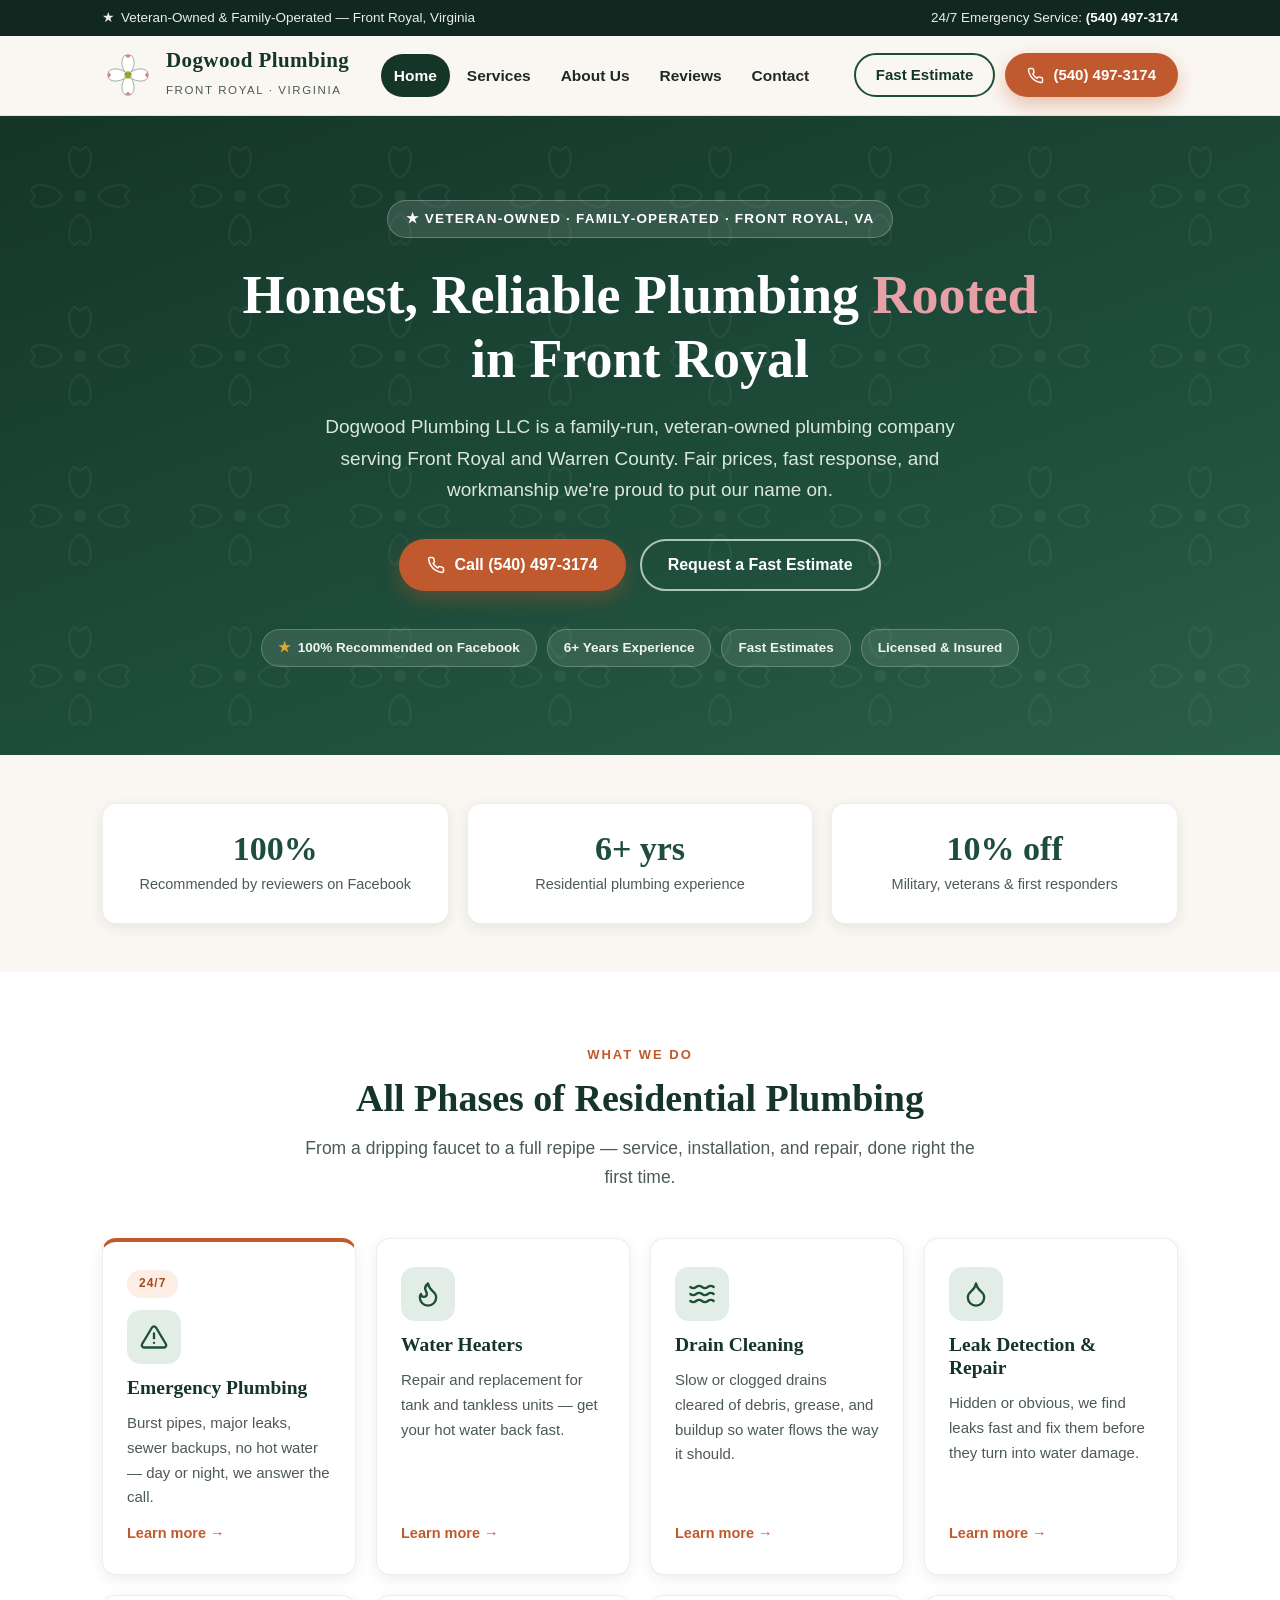
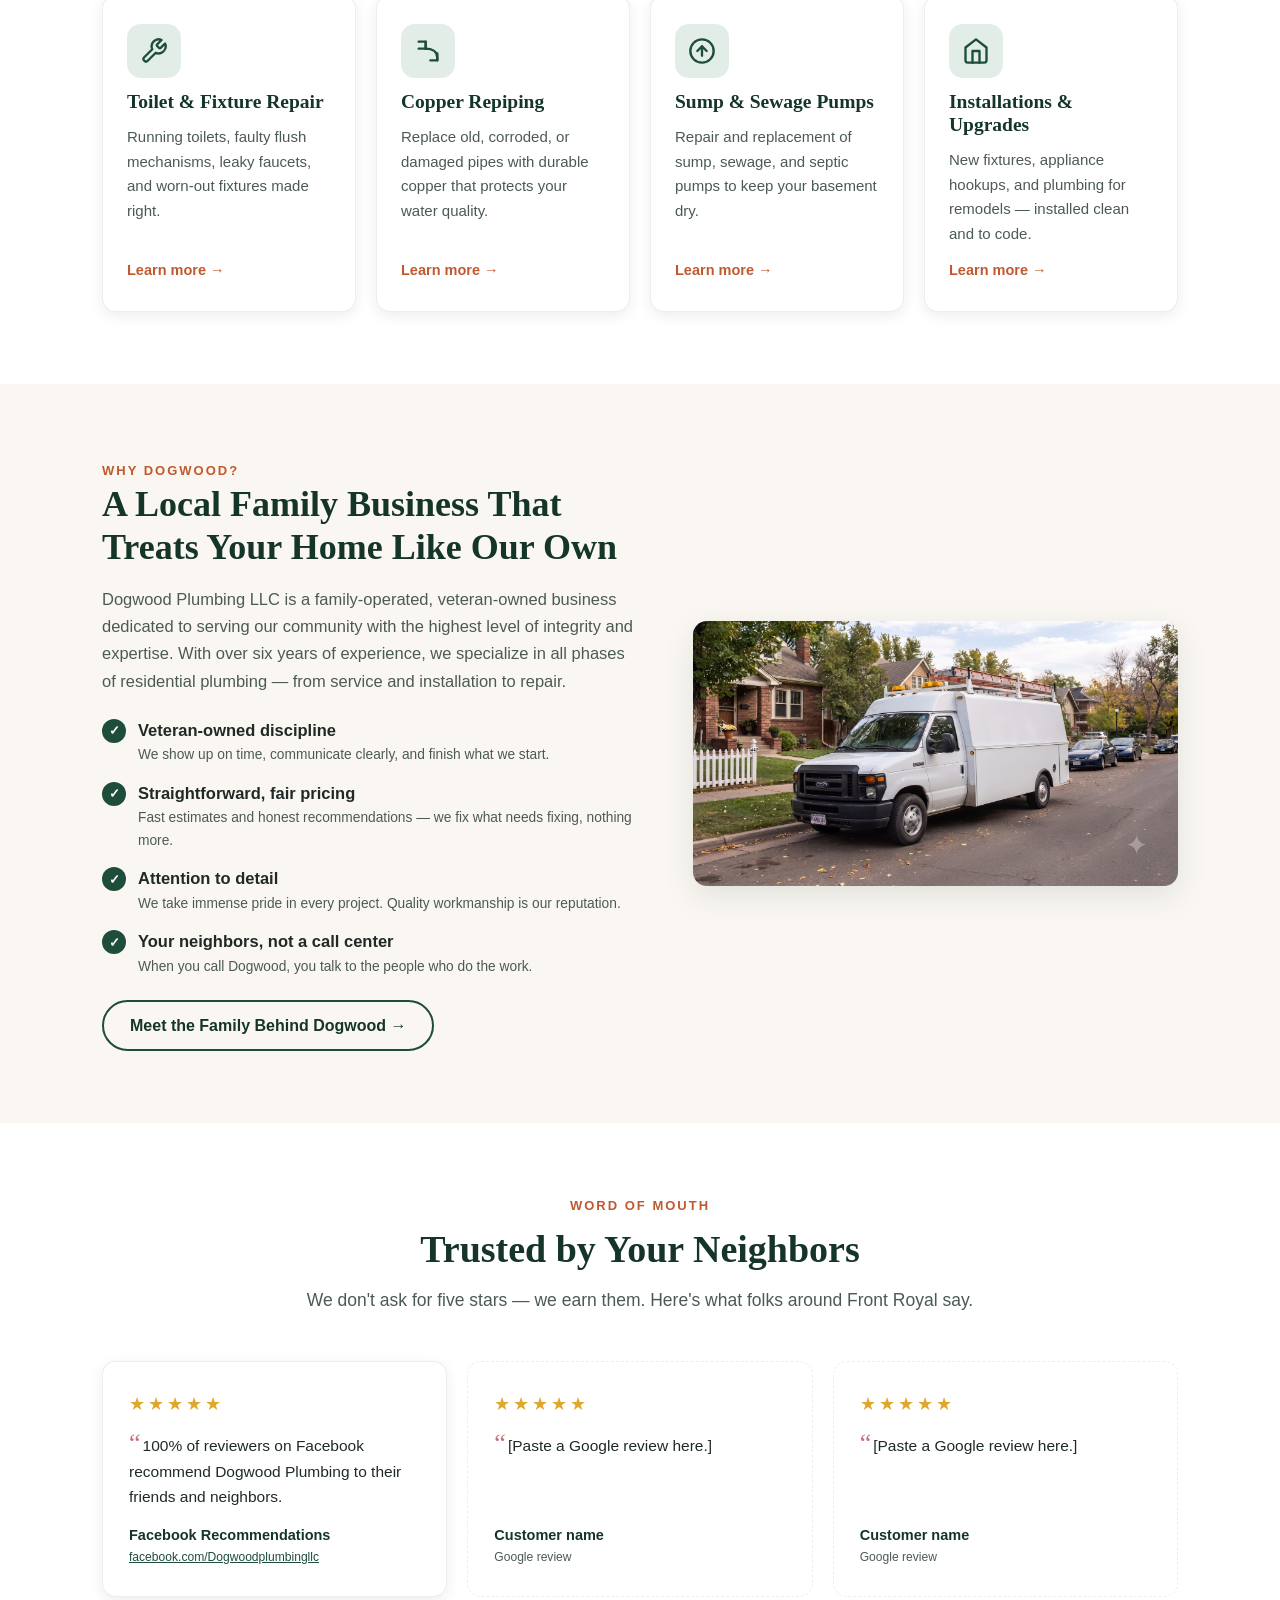
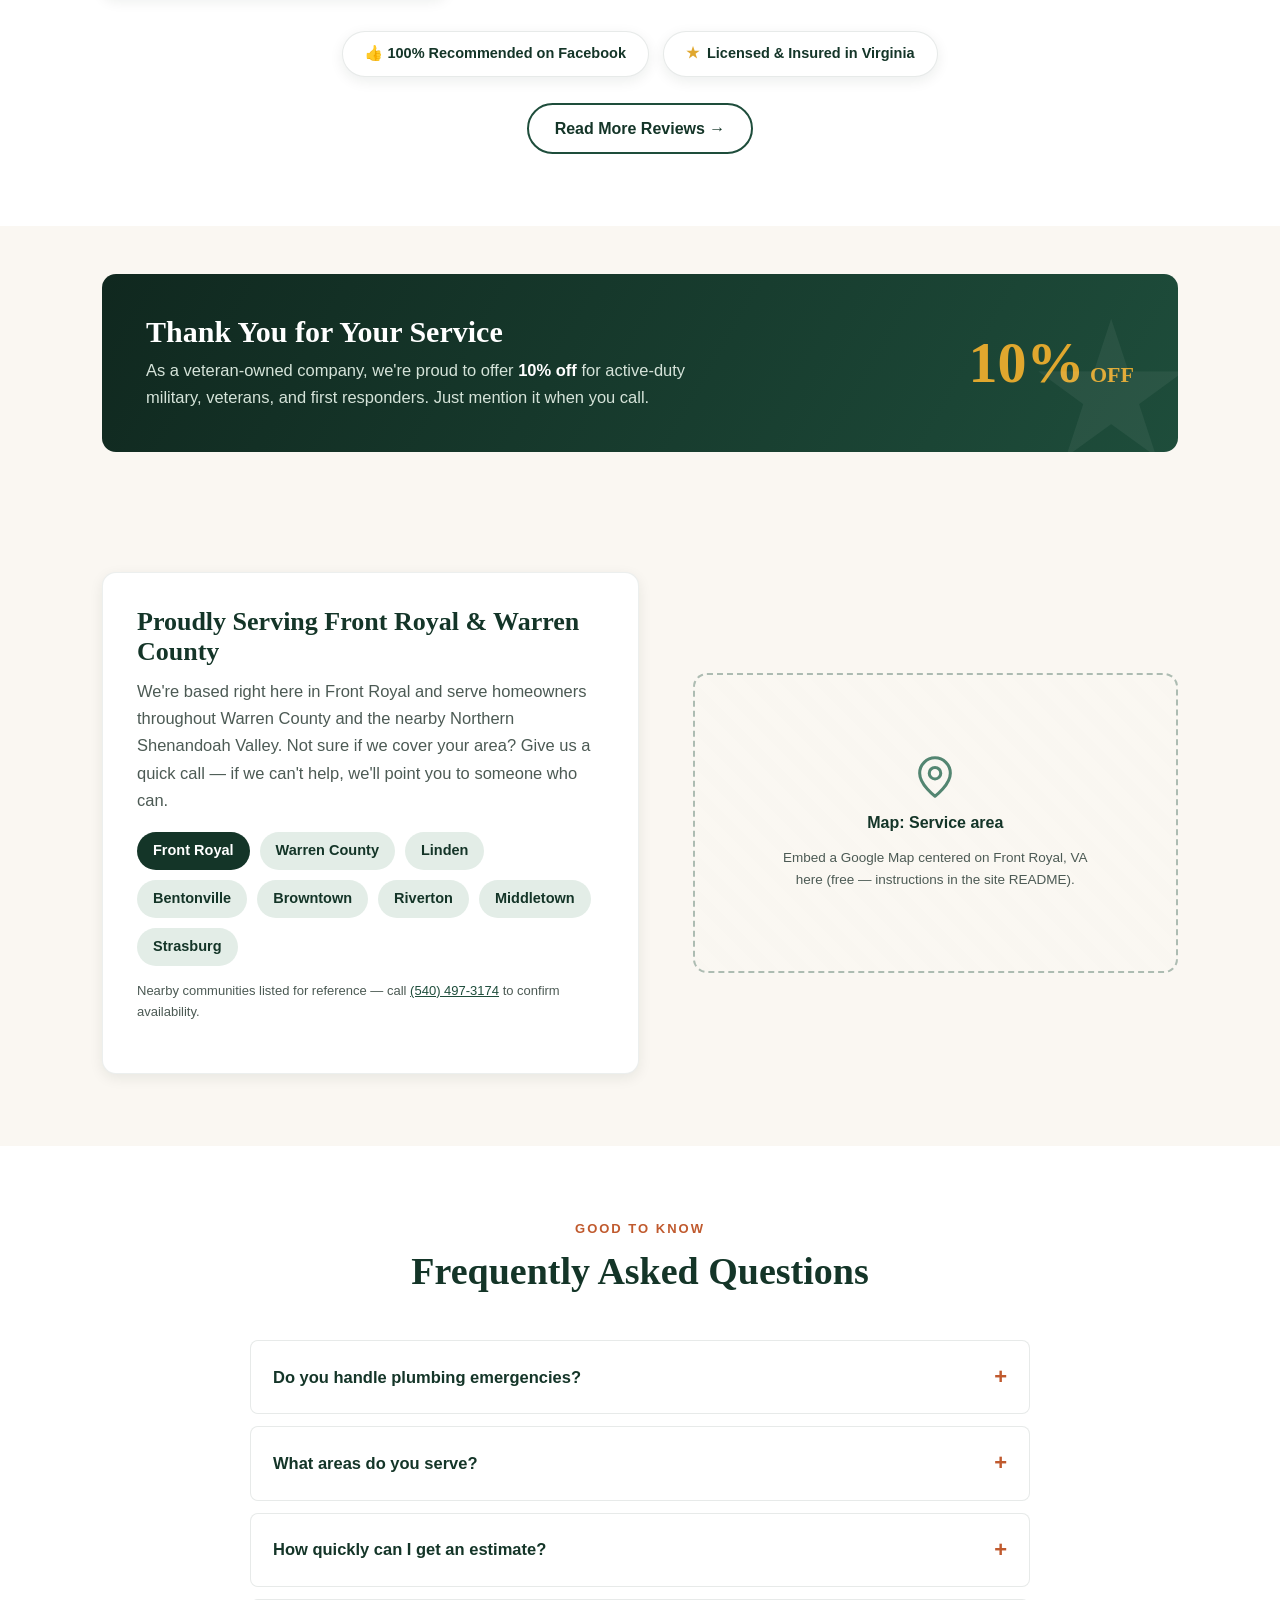
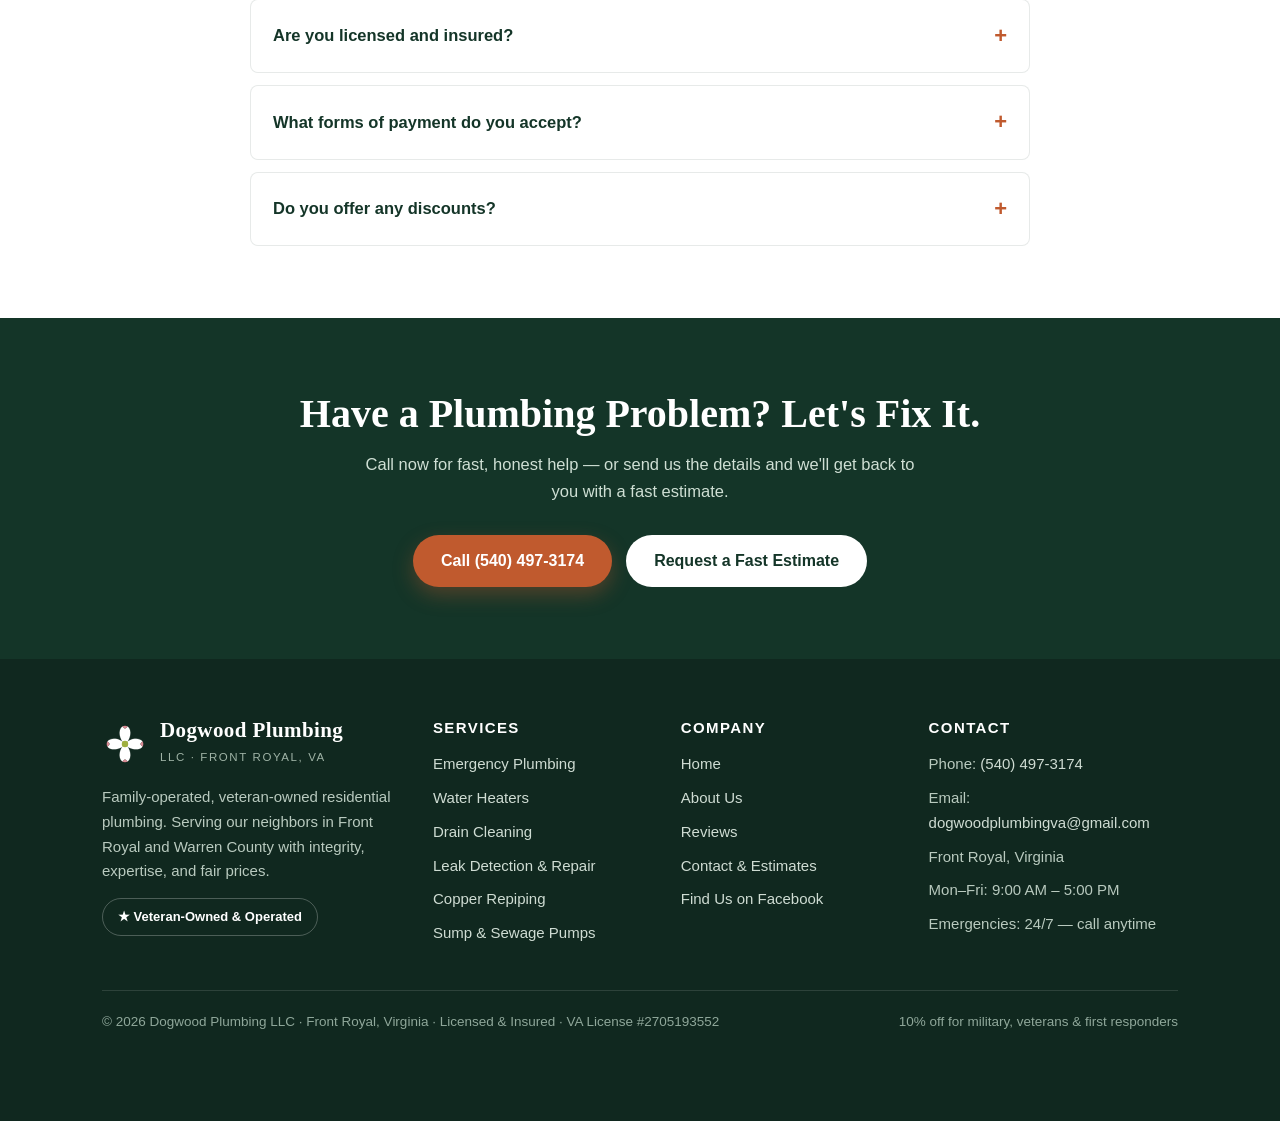
==== index.html @ 5cc775cc "Add confirmed Virginia contractor license #2705193552 The owner confirmed the license number, so it " ====
<!DOCTYPE html>
<html lang="en">
<head>
  <meta charset="UTF-8">
  <meta name="viewport" content="width=device-width, initial-scale=1.0">
  <title>Dogwood Plumbing LLC | Veteran-Owned Plumber in Front Royal, VA</title>
  <meta name="description" content="Dogwood Plumbing LLC is a family-operated, veteran-owned plumbing company in Front Royal, VA. Water heaters, drain cleaning, leak repair &amp; 24/7 emergency service. Fast estimates — call (540) 497-3174.">
  <link rel="icon" type="image/svg+xml" href="images/favicon.svg">
  <link rel="stylesheet" href="css/styles.css">
  <meta property="og:title" content="Dogwood Plumbing LLC — Veteran-Owned Plumber in Front Royal, VA">
  <meta property="og:description" content="Honest, reliable residential plumbing from a family-run, veteran-owned company. Fast estimates. 24/7 emergency service. (540) 497-3174.">
  <meta property="og:type" content="website">
  <script type="application/ld+json">
  {
    "@context": "https://schema.org",
    "@type": "Plumber",
    "name": "Dogwood Plumbing LLC",
    "url": "https://www.dogwoodplumbva.com/",
    "telephone": "+1-540-497-3174",
    "email": "dogwoodplumbingva@gmail.com",
    "description": "Family-operated, veteran-owned residential plumbing company serving Front Royal, Virginia and surrounding Warren County communities.",
    "address": {
      "@type": "PostalAddress",
      "addressLocality": "Front Royal",
      "addressRegion": "VA",
      "postalCode": "22630",
      "addressCountry": "US"
    },
    "areaServed": ["Front Royal, VA", "Warren County, VA"],
    "openingHoursSpecification": [{
      "@type": "OpeningHoursSpecification",
      "dayOfWeek": ["Monday", "Tuesday", "Wednesday", "Thursday", "Friday"],
      "opens": "09:00",
      "closes": "17:00"
    }],
    "sameAs": ["https://www.facebook.com/Dogwoodplumbingllc"],
    "priceRange": "$$",
    "hasCredential": {
      "@type": "EducationalOccupationalCredential",
      "credentialCategory": "Virginia Contractor License",
      "identifier": "2705193552",
      "recognizedBy": {
        "@type": "GovernmentOrganization",
        "name": "Virginia Department of Professional and Occupational Regulation"
      }
    },
    "slogan": "Honest, reliable plumbing rooted in Front Royal."
  }
  </script>
</head>
<body>
  <a class="skip-link" href="#main">Skip to main content</a>

  <div class="topbar">
    <div class="wrap">
      <span class="left"><span class="flag">&#9733;</span>Veteran-Owned &amp; Family-Operated &mdash; Front Royal, Virginia</span>
      <span>24/7 Emergency Service: <a href="tel:+15404973174">(540) 497-3174</a></span>
    </div>
  </div>

  <header class="site-header">
    <div class="wrap">
      <a class="brand" href="index.html" aria-label="Dogwood Plumbing LLC — home">
        <svg viewBox="0 0 100 100" aria-hidden="true" focusable="false">
          <g stroke="#1e4d3b" stroke-opacity=".55" stroke-width="1.5">
            <path d="M50 50 C38 42 34 20 44 12 L50 17 L56 12 C66 20 62 42 50 50 Z" fill="#ffffff"/>
            <path d="M50 50 C62 58 66 80 56 88 L50 83 L44 88 C34 80 38 58 50 50 Z" fill="#ffffff"/>
            <path d="M50 50 C42 62 20 66 12 56 L17 50 L12 44 C20 34 42 38 50 50 Z" fill="#ffffff"/>
            <path d="M50 50 C58 38 80 34 88 44 L83 50 L88 56 C80 66 58 62 50 50 Z" fill="#ffffff"/>
          </g>
          <path d="M44 12 L50 17 L56 12 C52.5 9.6 47.5 9.6 44 12 Z" fill="#d98a93"/>
          <path d="M56 88 L50 83 L44 88 C47.5 90.4 52.5 90.4 56 88 Z" fill="#d98a93"/>
          <path d="M12 44 L17 50 L12 56 C9.6 52.5 9.6 47.5 12 44 Z" fill="#d98a93"/>
          <path d="M88 44 L83 50 L88 56 C90.4 52.5 90.4 47.5 88 44 Z" fill="#d98a93"/>
          <circle cx="50" cy="50" r="7" fill="#9faf3f"/>
          <circle cx="47" cy="48" r="1.6" fill="#6e7f2a"/>
          <circle cx="53" cy="48" r="1.6" fill="#6e7f2a"/>
          <circle cx="50" cy="53" r="1.6" fill="#6e7f2a"/>
        </svg>
        <span>
          <span class="brand-name">Dogwood Plumbing</span><br>
          <span class="brand-sub">Front Royal &middot; Virginia</span>
        </span>
      </a>
      <nav class="main-nav" id="main-nav" aria-label="Main navigation">
        <a href="index.html" class="active" aria-current="page">Home</a>
        <a href="services.html">Services</a>
        <a href="about.html">About Us</a>
        <a href="reviews.html">Reviews</a>
        <a href="contact.html">Contact</a>
      </nav>
      <div class="header-cta">
        <a class="btn btn-outline" href="contact.html">Fast Estimate</a>
        <a class="btn btn-primary" href="tel:+15404973174">
          <svg width="17" height="17" viewBox="0 0 24 24" fill="none" stroke="currentColor" stroke-width="2" stroke-linecap="round" stroke-linejoin="round" aria-hidden="true"><path d="M22 16.92v3a2 2 0 0 1-2.18 2 19.79 19.79 0 0 1-8.63-3.07 19.5 19.5 0 0 1-6-6 19.79 19.79 0 0 1-3.07-8.67A2 2 0 0 1 4.11 2h3a2 2 0 0 1 2 1.72c.127.96.361 1.903.7 2.81a2 2 0 0 1-.45 2.11L8.09 9.91a16 16 0 0 0 6 6l1.27-1.27a2 2 0 0 1 2.11-.45c.907.339 1.85.573 2.81.7A2 2 0 0 1 22 16.92z"/></svg>
          <span class="btn-label">(540) 497-3174</span>
        </a>
        <button class="nav-toggle" aria-expanded="false" aria-controls="main-nav" aria-label="Toggle navigation menu">
          <svg width="22" height="22" viewBox="0 0 24 24" fill="none" stroke="currentColor" stroke-width="2.4" stroke-linecap="round" aria-hidden="true"><line x1="3" y1="6" x2="21" y2="6"/><line x1="3" y1="12" x2="21" y2="12"/><line x1="3" y1="18" x2="21" y2="18"/></svg>
        </button>
      </div>
    </div>
  </header>

  <main id="main">

    <!-- ============================ HERO ============================ -->
    <section class="hero" style="padding: 0;">
      <div class="wrap">
        <span class="hero-kicker">&#9733; Veteran-Owned &middot; Family-Operated &middot; Front Royal, VA</span>
        <h1>Honest, Reliable Plumbing <em>Rooted</em> in Front Royal</h1>
        <p class="lede">Dogwood Plumbing LLC is a family-run, veteran-owned plumbing company serving Front Royal and Warren County. Fair prices, fast response, and workmanship we're proud to put our name on.</p>
        <div class="hero-ctas">
          <a class="btn btn-primary" href="tel:+15404973174">
            <svg width="18" height="18" viewBox="0 0 24 24" fill="none" stroke="currentColor" stroke-width="2" stroke-linecap="round" stroke-linejoin="round" aria-hidden="true"><path d="M22 16.92v3a2 2 0 0 1-2.18 2 19.79 19.79 0 0 1-8.63-3.07 19.5 19.5 0 0 1-6-6 19.79 19.79 0 0 1-3.07-8.67A2 2 0 0 1 4.11 2h3a2 2 0 0 1 2 1.72c.127.96.361 1.903.7 2.81a2 2 0 0 1-.45 2.11L8.09 9.91a16 16 0 0 0 6 6l1.27-1.27a2 2 0 0 1 2.11-.45c.907.339 1.85.573 2.81.7A2 2 0 0 1 22 16.92z"/></svg>
            Call (540) 497-3174
          </a>
          <a class="btn btn-ghost-light" href="contact.html">Request a Fast Estimate</a>
        </div>
        <div class="hero-chips">
          <span class="chip"><span class="star">&#9733;</span> 100% Recommended on Facebook</span>
          <span class="chip">6+ Years Experience</span>
          <span class="chip">Fast Estimates</span>
          <span class="chip">Licensed &amp; Insured</span>
        </div>
      </div>
    </section>

    <!-- ============================ TRUST STATS ============================ -->
    <section class="tight">
      <div class="wrap">
        <div class="stat-grid" style="grid-template-columns: repeat(3, 1fr);">
          <div class="stat">
            <div class="num">100%</div>
            <div class="label">Recommended by reviewers on Facebook</div>
          </div>
          <div class="stat">
            <div class="num">6+ yrs</div>
            <div class="label">Residential plumbing experience</div>
          </div>
          <div class="stat">
            <div class="num">10% off</div>
            <div class="label">Military, veterans &amp; first responders</div>
          </div>
        </div>
      </div>
    </section>

    <!-- ============================ SERVICES ============================ -->
    <section class="bg-white">
      <div class="wrap">
        <div class="section-head">
          <span class="eyebrow">What We Do</span>
          <h2>All Phases of Residential Plumbing</h2>
          <p>From a dripping faucet to a full repipe &mdash; service, installation, and repair, done right the first time.</p>
        </div>
        <div class="card-grid">
          <a class="svc-card emergency" href="services.html#emergency">
            <span class="tag">24/7</span>
            <span class="icon"><svg viewBox="0 0 24 24" fill="none" stroke="currentColor" stroke-width="2" stroke-linecap="round" stroke-linejoin="round" aria-hidden="true"><path d="M10.29 3.86 1.82 18a2 2 0 0 0 1.71 3h16.94a2 2 0 0 0 1.71-3L13.71 3.86a2 2 0 0 0-3.42 0z"/><line x1="12" y1="9" x2="12" y2="13"/><line x1="12" y1="17" x2="12.01" y2="17"/></svg></span>
            <h3>Emergency Plumbing</h3>
            <p>Burst pipes, major leaks, sewer backups, no hot water &mdash; day or night, we answer the call.</p>
            <span class="more">Learn more &rarr;</span>
          </a>
          <a class="svc-card" href="services.html#water-heaters">
            <span class="icon"><svg viewBox="0 0 24 24" fill="none" stroke="currentColor" stroke-width="2" stroke-linecap="round" stroke-linejoin="round" aria-hidden="true"><path d="M8.5 14.5A2.5 2.5 0 0 0 11 12c0-1.38-.5-2-1-3-1.072-2.143-.224-4.054 2-6 .5 2.5 2 4.9 4 6.5 2 1.6 3 3.5 3 5.5a7 7 0 1 1-14 0c0-1.153.433-2.294 1-3a2.5 2.5 0 0 0 2.5 2.5z"/></svg></span>
            <h3>Water Heaters</h3>
            <p>Repair and replacement for tank and tankless units &mdash; get your hot water back fast.</p>
            <span class="more">Learn more &rarr;</span>
          </a>
          <a class="svc-card" href="services.html#drain-cleaning">
            <span class="icon"><svg viewBox="0 0 24 24" fill="none" stroke="currentColor" stroke-width="2" stroke-linecap="round" stroke-linejoin="round" aria-hidden="true"><path d="M2 6c.6.5 1.2 1 2.5 1C7 7 7 5 9.5 5c2.6 0 2.4 2 5 2 2.5 0 2.5-2 5-2 1.3 0 1.9.5 2.5 1"/><path d="M2 12c.6.5 1.2 1 2.5 1 2.5 0 2.5-2 5-2 2.6 0 2.4 2 5 2 2.5 0 2.5-2 5-2 1.3 0 1.9.5 2.5 1"/><path d="M2 18c.6.5 1.2 1 2.5 1 2.5 0 2.5-2 5-2 2.6 0 2.4 2 5 2 2.5 0 2.5-2 5-2 1.3 0 1.9.5 2.5 1"/></svg></span>
            <h3>Drain Cleaning</h3>
            <p>Slow or clogged drains cleared of debris, grease, and buildup so water flows the way it should.</p>
            <span class="more">Learn more &rarr;</span>
          </a>
          <a class="svc-card" href="services.html#leak-repair">
            <span class="icon"><svg viewBox="0 0 24 24" fill="none" stroke="currentColor" stroke-width="2" stroke-linecap="round" stroke-linejoin="round" aria-hidden="true"><path d="M12 22a7 7 0 0 0 7-7c0-2-1-3.9-3-5.5s-3.5-4-4-6.5c-.5 2.5-2 4.9-4 6.5C6 11.1 5 13 5 15a7 7 0 0 0 7 7z"/></svg></span>
            <h3>Leak Detection &amp; Repair</h3>
            <p>Hidden or obvious, we find leaks fast and fix them before they turn into water damage.</p>
            <span class="more">Learn more &rarr;</span>
          </a>
          <a class="svc-card" href="services.html#toilets-fixtures">
            <span class="icon"><svg viewBox="0 0 24 24" fill="none" stroke="currentColor" stroke-width="2" stroke-linecap="round" stroke-linejoin="round" aria-hidden="true"><path d="M14.7 6.3a1 1 0 0 0 0 1.4l1.6 1.6a1 1 0 0 0 1.4 0l3.77-3.77a6 6 0 0 1-7.94 7.94l-6.91 6.91a2.12 2.12 0 0 1-3-3l6.91-6.91a6 6 0 0 1 7.94-7.94l-3.76 3.76z"/></svg></span>
            <h3>Toilet &amp; Fixture Repair</h3>
            <p>Running toilets, faulty flush mechanisms, leaky faucets, and worn-out fixtures made right.</p>
            <span class="more">Learn more &rarr;</span>
          </a>
          <a class="svc-card" href="services.html#repiping">
            <span class="icon"><svg viewBox="0 0 24 24" fill="none" stroke="currentColor" stroke-width="2" stroke-linecap="round" stroke-linejoin="round" aria-hidden="true"><path d="M4 4h6v6"/><path d="M10 4v6H4"/><path d="M10 10c5 0 10 2 10 8v2"/><path d="M14 20h6v-6"/></svg></span>
            <h3>Copper Repiping</h3>
            <p>Replace old, corroded, or damaged pipes with durable copper that protects your water quality.</p>
            <span class="more">Learn more &rarr;</span>
          </a>
          <a class="svc-card" href="services.html#pumps">
            <span class="icon"><svg viewBox="0 0 24 24" fill="none" stroke="currentColor" stroke-width="2" stroke-linecap="round" stroke-linejoin="round" aria-hidden="true"><circle cx="12" cy="12" r="10"/><path d="m16 12-4-4-4 4"/><path d="M12 16V8"/></svg></span>
            <h3>Sump &amp; Sewage Pumps</h3>
            <p>Repair and replacement of sump, sewage, and septic pumps to keep your basement dry.</p>
            <span class="more">Learn more &rarr;</span>
          </a>
          <a class="svc-card" href="services.html#installations">
            <span class="icon"><svg viewBox="0 0 24 24" fill="none" stroke="currentColor" stroke-width="2" stroke-linecap="round" stroke-linejoin="round" aria-hidden="true"><path d="m3 9 9-7 9 7v11a2 2 0 0 1-2 2H5a2 2 0 0 1-2-2z"/><polyline points="9 22 9 12 15 12 15 22"/></svg></span>
            <h3>Installations &amp; Upgrades</h3>
            <p>New fixtures, appliance hookups, and plumbing for remodels &mdash; installed clean and to code.</p>
            <span class="more">Learn more &rarr;</span>
          </a>
        </div>
      </div>
    </section>

    <!-- ============================ WHY CHOOSE US ============================ -->
    <section>
      <div class="wrap">
        <div class="split">
          <div>
            <span class="eyebrow" style="color: var(--cta); font-weight: 800; text-transform: uppercase; letter-spacing: 2px; font-size: 13px;">Why Dogwood?</span>
            <h2>A Local Family Business That Treats Your Home Like Our Own</h2>
            <p>Dogwood Plumbing LLC is a family-operated, veteran-owned business dedicated to serving our community with the highest level of integrity and expertise. With over six years of experience, we specialize in all phases of residential plumbing &mdash; from service and installation to repair.</p>
            <ul class="check-list">
              <li><span class="tick">&#10003;</span><span>Veteran-owned discipline<small>We show up on time, communicate clearly, and finish what we start.</small></span></li>
              <li><span class="tick">&#10003;</span><span>Straightforward, fair pricing<small>Fast estimates and honest recommendations &mdash; we fix what needs fixing, nothing more.</small></span></li>
              <li><span class="tick">&#10003;</span><span>Attention to detail<small>We take immense pride in every project. Quality workmanship is our reputation.</small></span></li>
              <li><span class="tick">&#10003;</span><span>Your neighbors, not a call center<small>When you call Dogwood, you talk to the people who do the work.</small></span></li>
            </ul>
            <a class="btn btn-outline" href="about.html">Meet the Family Behind Dogwood &rarr;</a>
          </div>
          <img src="images/PlumbingTruck.jpg" alt="Dogwood's Plumbing Truck" style="border-radius:14px; box-shadow: var(--shadow);">
        </div>
      </div>
    </section>

    <!-- ============================ REVIEWS ============================ -->
    <section class="bg-white">
      <div class="wrap">
        <div class="section-head">
          <span class="eyebrow">Word of Mouth</span>
          <h2>Trusted by Your Neighbors</h2>
          <p>We don't ask for five stars &mdash; we earn them. Here's what folks around Front Royal say.</p>
        </div>
        <div class="review-grid">
          <article class="review-card">
            <div class="stars" aria-label="5 out of 5 stars">&#9733;&#9733;&#9733;&#9733;&#9733;</div>
            <blockquote>100% of reviewers on Facebook recommend Dogwood Plumbing to their friends and neighbors.</blockquote>
            <cite>Facebook Recommendations<small><a href="https://www.facebook.com/Dogwoodplumbingllc" target="_blank" rel="noopener">facebook.com/Dogwoodplumbingllc</a></small></cite>
          </article>
          <!--
            OWNER TO-DO: Paste two real reviews from the Google Business Profile
            (or Facebook) into the two cards below, replacing the bracketed text
            and updating the name and source line under each.
          -->
          <article class="review-card placeholder">
            <div class="stars" aria-label="5 out of 5 stars">&#9733;&#9733;&#9733;&#9733;&#9733;</div>
            <blockquote>[Paste a Google review here.]</blockquote>
            <cite>Customer name<small>Google review</small></cite>
          </article>
          <article class="review-card placeholder">
            <div class="stars" aria-label="5 out of 5 stars">&#9733;&#9733;&#9733;&#9733;&#9733;</div>
            <blockquote>[Paste a Google review here.]</blockquote>
            <cite>Customer name<small>Google review</small></cite>
          </article>
        </div>
        <div class="badge-row">
          <span class="badge">&#128077; 100% Recommended on Facebook</span>
          <span class="badge"><span class="star">&#9733;</span> Licensed &amp; Insured in Virginia</span>
        </div>
        <p style="text-align:center; margin-top: 26px;"><a class="btn btn-outline" href="reviews.html">Read More Reviews &rarr;</a></p>
      </div>
    </section>

    <!-- ============================ MILITARY DISCOUNT ============================ -->
    <section class="tight">
      <div class="wrap">
        <div class="discount-band">
          <div>
            <h3>Thank You for Your Service</h3>
            <p>As a veteran-owned company, we're proud to offer <strong style="color:#fff;">10% off</strong> for active-duty military, veterans, and first responders. Just mention it when you call.</p>
          </div>
          <div class="pct">10%<span style="font-size: 22px;"> OFF</span></div>
        </div>
      </div>
    </section>

    <!-- ============================ SERVICE AREA ============================ -->
    <section>
      <div class="wrap">
        <div class="split">
          <div class="area-panel">
            <h2 style="font-size: 26px; margin-bottom: 10px;">Proudly Serving Front Royal &amp; Warren County</h2>
            <p style="color: var(--ink-soft);">We're based right here in Front Royal and serve homeowners throughout Warren County and the nearby Northern Shenandoah Valley. Not sure if we cover your area? Give us a quick call &mdash; if we can't help, we'll point you to someone who can.</p>
            <div class="town-chips">
              <span class="home">Front Royal</span>
              <span>Warren County</span>
              <span>Linden</span>
              <span>Bentonville</span>
              <span>Browntown</span>
              <span>Riverton</span>
              <span>Middletown</span>
              <span>Strasburg</span>
            </div>
            <p style="font-size: 13px; color: var(--ink-soft); margin-top: 14px;">Nearby communities listed for reference &mdash; call <a href="tel:+15404973174">(540) 497-3174</a> to confirm availability.</p>
          </div>
          <div class="photo-ph">
            <svg class="cam" viewBox="0 0 24 24" fill="none" stroke="currentColor" stroke-width="1.6" stroke-linecap="round" stroke-linejoin="round" aria-hidden="true"><path d="M20 10c0 6-8 12-8 12s-8-6-8-12a8 8 0 0 1 16 0z"/><circle cx="12" cy="10" r="3"/></svg>
            <strong>Map: Service area</strong>
            <span>Embed a Google Map centered on Front Royal, VA here (free &mdash; instructions in the site README).</span>
          </div>
        </div>
      </div>
    </section>

    <!-- ============================ FAQ ============================ -->
    <section class="bg-white">
      <div class="wrap">
        <div class="section-head">
          <span class="eyebrow">Good to Know</span>
          <h2>Frequently Asked Questions</h2>
        </div>
        <div class="faq-list">
          <details class="faq-item">
            <summary>Do you handle plumbing emergencies?</summary>
            <div class="faq-body">Yes. Burst pipes, major leaks, and sewer backups don't keep business hours, and neither do we when it counts. Call <a href="tel:+15404973174">(540) 497-3174</a> and we'll walk you through shutting off the water and get to you as fast as we can.</div>
          </details>
          <details class="faq-item">
            <summary>What areas do you serve?</summary>
            <div class="faq-body">We're based in Front Royal and serve Warren County and nearby Northern Shenandoah Valley communities. If you're close by, call us &mdash; odds are good we can help.</div>
          </details>
          <details class="faq-item">
            <summary>How quickly can I get an estimate?</summary>
            <div class="faq-body">Fast &mdash; usually the same business day you reach out. We'll look at the job, explain your options in plain English, and give you a clear price before any work begins.</div>
          </details>
          <details class="faq-item">
            <summary>Are you licensed and insured?</summary>
            <div class="faq-body">Yes. Dogwood Plumbing LLC is a licensed and insured Virginia plumbing contractor. We're happy to provide documentation on request.</div>
          </details>
          <details class="faq-item">
            <summary>What forms of payment do you accept?</summary>
            <div class="faq-body">We accept major credit cards along with the usual options. If you have questions about payment, just ask when you schedule.</div>
          </details>
          <details class="faq-item">
            <summary>Do you offer any discounts?</summary>
            <div class="faq-body">Yes &mdash; 10% off for active-duty military, veterans, and first responders. It's our way of saying thank you.</div>
          </details>
        </div>
      </div>
    </section>

    <!-- ============================ FINAL CTA ============================ -->
    <section class="bg-green cta-band">
      <div class="wrap">
        <h2>Have a Plumbing Problem? Let's Fix It.</h2>
        <p>Call now for fast, honest help &mdash; or send us the details and we'll get back to you with a fast estimate.</p>
        <div class="hero-ctas">
          <a class="btn btn-primary" href="tel:+15404973174">Call (540) 497-3174</a>
          <a class="btn btn-light" href="contact.html">Request a Fast Estimate</a>
        </div>
      </div>
    </section>

  </main>

  <!-- ============================ FOOTER ============================ -->
  <footer class="site-footer">
    <div class="wrap">
      <div class="footer-grid">
        <div>
          <div class="footer-brand">
            <svg viewBox="0 0 100 100" aria-hidden="true" focusable="false">
              <g stroke="#ffffff" stroke-opacity=".2" stroke-width="1.5">
                <path d="M50 50 C38 42 34 20 44 12 L50 17 L56 12 C66 20 62 42 50 50 Z" fill="#ffffff"/>
                <path d="M50 50 C62 58 66 80 56 88 L50 83 L44 88 C34 80 38 58 50 50 Z" fill="#ffffff"/>
                <path d="M50 50 C42 62 20 66 12 56 L17 50 L12 44 C20 34 42 38 50 50 Z" fill="#ffffff"/>
                <path d="M50 50 C58 38 80 34 88 44 L83 50 L88 56 C80 66 58 62 50 50 Z" fill="#ffffff"/>
              </g>
              <path d="M44 12 L50 17 L56 12 C52.5 9.6 47.5 9.6 44 12 Z" fill="#d98a93"/>
              <path d="M56 88 L50 83 L44 88 C47.5 90.4 52.5 90.4 56 88 Z" fill="#d98a93"/>
              <path d="M12 44 L17 50 L12 56 C9.6 52.5 9.6 47.5 12 44 Z" fill="#d98a93"/>
              <path d="M88 44 L83 50 L88 56 C90.4 52.5 90.4 47.5 88 44 Z" fill="#d98a93"/>
              <circle cx="50" cy="50" r="7" fill="#9faf3f"/>
            </svg>
            <span>
              <span class="brand-name">Dogwood Plumbing</span><br>
              <span class="brand-sub">LLC &middot; Front Royal, VA</span>
            </span>
          </div>
          <p>Family-operated, veteran-owned residential plumbing. Serving our neighbors in Front Royal and Warren County with integrity, expertise, and fair prices.</p>
          <span class="footer-vet">&#9733; Veteran-Owned &amp; Operated</span>
        </div>
        <div>
          <h4>Services</h4>
          <ul>
            <li><a href="services.html#emergency">Emergency Plumbing</a></li>
            <li><a href="services.html#water-heaters">Water Heaters</a></li>
            <li><a href="services.html#drain-cleaning">Drain Cleaning</a></li>
            <li><a href="services.html#leak-repair">Leak Detection &amp; Repair</a></li>
            <li><a href="services.html#repiping">Copper Repiping</a></li>
            <li><a href="services.html#pumps">Sump &amp; Sewage Pumps</a></li>
          </ul>
        </div>
        <div>
          <h4>Company</h4>
          <ul>
            <li><a href="index.html">Home</a></li>
            <li><a href="about.html">About Us</a></li>
            <li><a href="reviews.html">Reviews</a></li>
            <li><a href="contact.html">Contact &amp; Estimates</a></li>
            <li><a href="https://www.facebook.com/Dogwoodplumbingllc" target="_blank" rel="noopener">Find Us on Facebook</a></li>
          </ul>
        </div>
        <div>
          <h4>Contact</h4>
          <ul>
            <li>Phone: <a href="tel:+15404973174">(540) 497-3174</a></li>
            <li>Email: <a href="mailto:dogwoodplumbingva@gmail.com">dogwoodplumbingva@gmail.com</a></li>
            <li>Front Royal, Virginia</li>
            <li>Mon&ndash;Fri: 9:00 AM &ndash; 5:00 PM</li>
            <li>Emergencies: 24/7 &mdash; call anytime</li>
          </ul>
        </div>
      </div>
      <div class="footer-bottom">
        <span>&copy; <span data-year>2026</span> Dogwood Plumbing LLC &middot; Front Royal, Virginia &middot; Licensed &amp; Insured &middot; VA License #2705193552</span>
        <span>10% off for military, veterans &amp; first responders</span>
      </div>
    </div>
  </footer>

  <div class="mobile-callbar">
    <a class="call" href="tel:+15404973174">Call (540) 497-3174</a>
    <a class="quote" href="contact.html">Fast Estimate</a>
  </div>

  <script src="js/main.js"></script>
</body>
</html>
---- css/styles.css ----
/* ==========================================================================
   Dogwood Plumbing LLC — Front Royal, VA
   Site stylesheet
   Palette: pine green / warm cream / dogwood blossom pink / terracotta CTA
   ========================================================================== */

:root {
  --green-900: #10281f;
  --green-800: #143528;
  --green-700: #1e4d3b;
  --green-600: #2a6a52;
  --green-100: #e3ede7;
  --cream: #faf7f2;
  --cream-dark: #f1ebe1;
  --ink: #1f2a26;
  --ink-soft: #4c5a54;
  --blossom: #e8a0a8;
  --blossom-deep: #c76e79;
  --cta: #c05a2e;
  --cta-dark: #a34a23;
  --gold: #e0a72e;
  --white: #ffffff;
  --radius: 14px;
  --radius-sm: 8px;
  --shadow: 0 10px 30px rgba(16, 40, 31, 0.10);
  --shadow-sm: 0 4px 14px rgba(16, 40, 31, 0.08);
  --font-head: Georgia, "Times New Roman", serif;
  --font-body: -apple-system, BlinkMacSystemFont, "Segoe UI", Roboto, Helvetica, Arial, sans-serif;
  --wrap: 1120px;
}

* { margin: 0; padding: 0; box-sizing: border-box; }

html { scroll-behavior: smooth; }

body {
  font-family: var(--font-body);
  color: var(--ink);
  background: var(--cream);
  line-height: 1.65;
  font-size: 16.5px;
  -webkit-font-smoothing: antialiased;
}

img, svg { max-width: 100%; display: block; }

a { color: var(--green-700); }

h1, h2, h3, h4 {
  font-family: var(--font-head);
  color: var(--green-800);
  line-height: 1.18;
  font-weight: 700;
}

.wrap {
  max-width: var(--wrap);
  margin: 0 auto;
  padding: 0 22px;
}

.skip-link {
  position: absolute;
  left: -999px;
  top: 8px;
  background: var(--green-800);
  color: #fff;
  padding: 10px 16px;
  border-radius: var(--radius-sm);
  z-index: 300;
}
.skip-link:focus { left: 8px; }

/* --------------------------------------------------------------------------
   Buttons
   -------------------------------------------------------------------------- */
.btn {
  display: inline-flex;
  align-items: center;
  gap: 9px;
  padding: 14px 26px;
  border-radius: 999px;
  font-weight: 700;
  font-size: 16px;
  text-decoration: none;
  border: 2px solid transparent;
  cursor: pointer;
  transition: transform 0.15s ease, background 0.15s ease, box-shadow 0.15s ease;
  line-height: 1.2;
}
.btn:hover { transform: translateY(-2px); }
.btn svg { flex: none; }

.btn-primary {
  background: var(--cta);
  color: #fff;
  box-shadow: 0 8px 20px rgba(192, 90, 46, 0.35);
}
.btn-primary:hover { background: var(--cta-dark); }

.btn-outline {
  background: transparent;
  color: var(--green-800);
  border-color: var(--green-700);
}
.btn-outline:hover { background: var(--green-100); }

.btn-light {
  background: #fff;
  color: var(--green-800);
}
.btn-light:hover { background: var(--cream-dark); }

.btn-ghost-light {
  background: transparent;
  color: #fff;
  border-color: rgba(255, 255, 255, 0.65);
}
.btn-ghost-light:hover { background: rgba(255, 255, 255, 0.12); }

/* --------------------------------------------------------------------------
   Utility top bar
   -------------------------------------------------------------------------- */
.topbar {
  background: var(--green-900);
  color: #e8efe9;
  font-size: 13.5px;
}
.topbar .wrap {
  display: flex;
  justify-content: space-between;
  align-items: center;
  gap: 14px;
  padding-top: 7px;
  padding-bottom: 7px;
  flex-wrap: wrap;
}
.topbar a { color: #fff; font-weight: 700; text-decoration: none; }
.topbar a:hover { text-decoration: underline; }
.topbar .flag { margin-right: 6px; }

/* --------------------------------------------------------------------------
   Header / nav
   -------------------------------------------------------------------------- */
.site-header {
  background: rgba(250, 247, 242, 0.96);
  backdrop-filter: blur(8px);
  position: sticky;
  top: 0;
  z-index: 200;
  border-bottom: 1px solid rgba(20, 53, 40, 0.10);
}
.site-header .wrap {
  display: flex;
  align-items: center;
  justify-content: space-between;
  gap: 18px;
  padding-top: 12px;
  padding-bottom: 12px;
}

.brand {
  display: flex;
  align-items: center;
  gap: 12px;
  text-decoration: none;
}
.brand svg { width: 52px; height: 52px; flex: none; }
.brand-name {
  font-family: var(--font-head);
  font-size: 21px;
  font-weight: 700;
  color: var(--green-800);
  letter-spacing: 0.4px;
  line-height: 1.05;
}
.brand-sub {
  font-size: 11.5px;
  letter-spacing: 1.6px;
  text-transform: uppercase;
  color: var(--ink-soft);
}

.main-nav { display: flex; align-items: center; gap: 4px; }
.main-nav a {
  text-decoration: none;
  color: var(--ink);
  font-weight: 600;
  font-size: 15.5px;
  padding: 9px 13px;
  border-radius: 999px;
  transition: background 0.15s ease;
}
.main-nav a:hover { background: var(--green-100); }
.main-nav a.active { background: var(--green-800); color: #fff; }

.header-cta { display: flex; align-items: center; gap: 10px; }
.header-cta .btn { padding: 11px 20px; font-size: 15px; }

.nav-toggle {
  display: none;
  background: none;
  border: 2px solid var(--green-700);
  border-radius: var(--radius-sm);
  padding: 8px 10px;
  cursor: pointer;
  color: var(--green-800);
}

/* --------------------------------------------------------------------------
   Hero
   -------------------------------------------------------------------------- */
.hero {
  position: relative;
  background: linear-gradient(160deg, var(--green-800) 0%, var(--green-700) 60%, #2b5e49 100%);
  color: #f2f6f1;
  overflow: hidden;
}
.hero::after {
  content: "";
  position: absolute;
  inset: 0;
  background-image: url("data:image/svg+xml,%3Csvg xmlns='http://www.w3.org/2000/svg' width='160' height='160' viewBox='0 0 160 160'%3E%3Cg fill='none' stroke='%23ffffff' stroke-opacity='0.05' stroke-width='2'%3E%3Cpath d='M80 62 C68 55 66 36 74 31 L80 35 L86 31 C94 36 92 55 80 62 Z'/%3E%3Cpath d='M80 98 C92 105 94 124 86 129 L80 125 L74 129 C66 124 68 105 80 98 Z'/%3E%3Cpath d='M62 80 C55 92 36 94 31 86 L35 80 L31 74 C36 66 55 68 62 80 Z'/%3E%3Cpath d='M98 80 C105 68 124 66 129 74 L125 80 L129 86 C124 94 105 92 98 80 Z'/%3E%3C/g%3E%3Ccircle cx='80' cy='80' r='6' fill='%23ffffff' fill-opacity='0.05'/%3E%3C/svg%3E");
  pointer-events: none;
}
.hero .wrap {
  position: relative;
  z-index: 1;
  padding-top: 84px;
  padding-bottom: 88px;
  max-width: 880px;
  text-align: center;
}
.hero-kicker {
  display: inline-flex;
  align-items: center;
  gap: 8px;
  background: rgba(255, 255, 255, 0.12);
  border: 1px solid rgba(255, 255, 255, 0.25);
  color: #fff;
  border-radius: 999px;
  padding: 7px 18px;
  font-size: 13.5px;
  font-weight: 700;
  letter-spacing: 1.2px;
  text-transform: uppercase;
  margin-bottom: 26px;
}
.hero h1 {
  color: #fff;
  font-size: clamp(34px, 5vw, 54px);
  margin-bottom: 20px;
}
.hero h1 em { font-style: normal; color: var(--blossom); }
.hero p.lede {
  font-size: 19px;
  max-width: 640px;
  margin: 0 auto 34px;
  color: #dbe7de;
}
.hero-ctas {
  display: flex;
  gap: 14px;
  justify-content: center;
  flex-wrap: wrap;
  margin-bottom: 38px;
}
.hero-chips {
  display: flex;
  gap: 10px;
  justify-content: center;
  flex-wrap: wrap;
}
.chip {
  background: rgba(255, 255, 255, 0.10);
  border: 1px solid rgba(255, 255, 255, 0.22);
  color: #eef4ee;
  border-radius: 999px;
  padding: 7px 16px;
  font-size: 13.5px;
  font-weight: 600;
  display: inline-flex;
  align-items: center;
  gap: 7px;
}
.chip .star { color: var(--gold); }

/* Page hero (interior pages) */
.page-hero {
  background: linear-gradient(160deg, var(--green-800), var(--green-700));
  color: #eef4ee;
  text-align: center;
}
.page-hero .wrap { padding-top: 58px; padding-bottom: 58px; max-width: 820px; }
.page-hero h1 { color: #fff; font-size: clamp(30px, 4.4vw, 44px); margin-bottom: 14px; }
.page-hero p { color: #dbe7de; font-size: 18px; }
.page-hero .hero-kicker { margin-bottom: 20px; }

/* --------------------------------------------------------------------------
   Sections
   -------------------------------------------------------------------------- */
section { padding: 72px 0; }
section.tight { padding: 48px 0; }

.section-head {
  max-width: 700px;
  margin: 0 auto 46px;
  text-align: center;
}
.section-head .eyebrow {
  color: var(--cta);
  font-weight: 800;
  text-transform: uppercase;
  letter-spacing: 2px;
  font-size: 13px;
  display: block;
  margin-bottom: 10px;
}
.section-head h2 { font-size: clamp(27px, 3.6vw, 38px); margin-bottom: 14px; }
.section-head p { color: var(--ink-soft); font-size: 17.5px; }

.bg-white { background: #fff; }
.bg-green { background: var(--green-800); color: #e6efe8; }
.bg-green h2, .bg-green h3 { color: #fff; }
.bg-green p { color: #cfdfd4; }

/* --------------------------------------------------------------------------
   Trust stat bar
   -------------------------------------------------------------------------- */
.stat-grid {
  display: grid;
  grid-template-columns: repeat(4, 1fr);
  gap: 18px;
}
.stat {
  background: #fff;
  border: 1px solid rgba(20, 53, 40, 0.08);
  border-radius: var(--radius);
  box-shadow: var(--shadow-sm);
  padding: 26px 20px;
  text-align: center;
}
.stat .num {
  font-family: var(--font-head);
  font-size: 34px;
  font-weight: 700;
  color: var(--green-700);
  line-height: 1.1;
}
.stat .num .star { color: var(--gold); font-size: 26px; vertical-align: 4px; }
.stat .label { color: var(--ink-soft); font-size: 14.5px; margin-top: 6px; }

/* --------------------------------------------------------------------------
   Service cards
   -------------------------------------------------------------------------- */
.card-grid {
  display: grid;
  grid-template-columns: repeat(4, 1fr);
  gap: 20px;
}
.card-grid.cols-3 { grid-template-columns: repeat(3, 1fr); }

.svc-card {
  background: #fff;
  border: 1px solid rgba(20, 53, 40, 0.08);
  border-radius: var(--radius);
  padding: 28px 24px;
  box-shadow: var(--shadow-sm);
  text-decoration: none;
  color: var(--ink);
  display: flex;
  flex-direction: column;
  gap: 12px;
  transition: transform 0.18s ease, box-shadow 0.18s ease;
}
.svc-card:hover { transform: translateY(-5px); box-shadow: var(--shadow); }
.svc-card .icon {
  width: 54px;
  height: 54px;
  border-radius: 14px;
  background: var(--green-100);
  color: var(--green-700);
  display: grid;
  place-items: center;
}
.svc-card .icon svg { width: 28px; height: 28px; }
.svc-card h3 { font-size: 19.5px; }
.svc-card p { color: var(--ink-soft); font-size: 15px; flex: 1; }
.svc-card .more {
  color: var(--cta);
  font-weight: 700;
  font-size: 14.5px;
}
.svc-card.emergency { border-top: 4px solid var(--cta); }
.svc-card .tag {
  align-self: flex-start;
  background: #fdeee5;
  color: var(--cta-dark);
  font-size: 12px;
  font-weight: 800;
  letter-spacing: 1px;
  text-transform: uppercase;
  border-radius: 999px;
  padding: 4px 12px;
}

/* --------------------------------------------------------------------------
   Split (two-column) blocks
   -------------------------------------------------------------------------- */
.split {
  display: grid;
  grid-template-columns: 1.05fr 0.95fr;
  gap: 54px;
  align-items: center;
}
.split.reverse { grid-template-columns: 0.95fr 1.05fr; }
.split h2 { font-size: clamp(26px, 3.4vw, 36px); margin-bottom: 18px; }
.split p { color: var(--ink-soft); margin-bottom: 16px; }

.check-list { list-style: none; margin: 22px 0; display: grid; gap: 13px; }
.check-list li { display: flex; gap: 12px; align-items: flex-start; font-weight: 600; }
.check-list li small { display: block; font-weight: 400; color: var(--ink-soft); }
.check-list .tick {
  flex: none;
  width: 24px;
  height: 24px;
  border-radius: 50%;
  background: var(--green-700);
  color: #fff;
  display: grid;
  place-items: center;
  font-size: 13px;
  margin-top: 2px;
}

/* --------------------------------------------------------------------------
   Photo placeholders (swap with real Facebook photos)
   -------------------------------------------------------------------------- */
.photo-ph {
  border: 2px dashed rgba(30, 77, 59, 0.35);
  background:
    linear-gradient(rgba(250, 247, 242, 0.92), rgba(250, 247, 242, 0.92)),
    repeating-linear-gradient(45deg, rgba(30, 77, 59, 0.06) 0 12px, transparent 12px 24px);
  border-radius: var(--radius);
  min-height: 300px;
  display: flex;
  flex-direction: column;
  align-items: center;
  justify-content: center;
  gap: 10px;
  text-align: center;
  padding: 30px;
  color: var(--ink-soft);
}
.photo-ph.short { min-height: 210px; }
.photo-ph .cam {
  width: 46px;
  height: 46px;
  color: var(--green-600);
  opacity: 0.8;
}
.photo-ph strong { color: var(--green-800); font-size: 16px; }
.photo-ph span { font-size: 13.5px; max-width: 320px; }

.ph-grid { display: grid; grid-template-columns: repeat(3, 1fr); gap: 18px; }

/* --------------------------------------------------------------------------
   Reviews
   -------------------------------------------------------------------------- */
.review-grid { display: grid; grid-template-columns: repeat(3, 1fr); gap: 20px; }
.review-card {
  background: #fff;
  border: 1px solid rgba(20, 53, 40, 0.08);
  border-radius: var(--radius);
  box-shadow: var(--shadow-sm);
  padding: 28px 26px;
  display: flex;
  flex-direction: column;
  gap: 14px;
}
.review-card .stars { color: var(--gold); font-size: 18px; letter-spacing: 3px; }
.review-card blockquote { font-size: 15.5px; color: var(--ink); flex: 1; }
.review-card blockquote::before { content: "\201C"; color: var(--blossom-deep); font-family: var(--font-head); font-size: 26px; line-height: 0; margin-right: 2px; }
.review-card cite {
  font-style: normal;
  font-weight: 700;
  color: var(--green-800);
  font-size: 14.5px;
}
.review-card cite small { display: block; font-weight: 500; color: var(--ink-soft); }
.review-card.placeholder { border-style: dashed; background: transparent; box-shadow: none; }

.badge-row {
  display: flex;
  justify-content: center;
  gap: 14px;
  flex-wrap: wrap;
  margin-top: 34px;
}
.badge {
  background: #fff;
  border: 1px solid rgba(20, 53, 40, 0.10);
  border-radius: 999px;
  padding: 10px 22px;
  font-weight: 700;
  font-size: 14.5px;
  color: var(--green-800);
  box-shadow: var(--shadow-sm);
  display: inline-flex;
  align-items: center;
  gap: 8px;
}
.badge .star { color: var(--gold); }

/* --------------------------------------------------------------------------
   Discount band
   -------------------------------------------------------------------------- */
.discount-band {
  background: linear-gradient(120deg, var(--green-900), var(--green-700));
  color: #fff;
  border-radius: var(--radius);
  padding: 40px 44px;
  display: flex;
  align-items: center;
  justify-content: space-between;
  gap: 26px;
  flex-wrap: wrap;
  position: relative;
  overflow: hidden;
}
.discount-band::before {
  content: "★";
  position: absolute;
  right: -18px;
  top: -40px;
  font-size: 190px;
  color: rgba(255, 255, 255, 0.06);
}
.discount-band h3 { color: #fff; font-size: clamp(22px, 3vw, 30px); margin-bottom: 8px; }
.discount-band p { color: #d5e3d9; max-width: 560px; }
.discount-band .pct {
  font-family: var(--font-head);
  font-size: 58px;
  font-weight: 700;
  color: var(--gold);
  line-height: 1;
  flex: none;
}

/* --------------------------------------------------------------------------
   Service area
   -------------------------------------------------------------------------- */
.area-panel {
  background: #fff;
  border: 1px solid rgba(20, 53, 40, 0.08);
  border-radius: var(--radius);
  box-shadow: var(--shadow-sm);
  padding: 34px;
}
.town-chips { display: flex; flex-wrap: wrap; gap: 10px; margin-top: 18px; }
.town-chips span {
  background: var(--green-100);
  color: var(--green-800);
  border-radius: 999px;
  padding: 7px 16px;
  font-weight: 600;
  font-size: 14.5px;
}
.town-chips span.home {
  background: var(--green-800);
  color: #fff;
}

/* --------------------------------------------------------------------------
   FAQ
   -------------------------------------------------------------------------- */
.faq-list { max-width: 780px; margin: 0 auto; display: grid; gap: 12px; }
.faq-item {
  background: #fff;
  border: 1px solid rgba(20, 53, 40, 0.10);
  border-radius: var(--radius-sm);
  overflow: hidden;
}
.faq-item summary {
  list-style: none;
  cursor: pointer;
  padding: 18px 22px;
  font-weight: 700;
  color: var(--green-800);
  display: flex;
  justify-content: space-between;
  align-items: center;
  gap: 14px;
  font-size: 16.5px;
}
.faq-item summary::-webkit-details-marker { display: none; }
.faq-item summary::after {
  content: "+";
  font-size: 22px;
  color: var(--cta);
  font-weight: 700;
  flex: none;
}
.faq-item[open] summary::after { content: "\2212"; }
.faq-item .faq-body { padding: 0 22px 20px; color: var(--ink-soft); }

/* --------------------------------------------------------------------------
   CTA band (bottom of pages)
   -------------------------------------------------------------------------- */
.cta-band { text-align: center; }
.cta-band h2 { font-size: clamp(28px, 4vw, 40px); margin-bottom: 14px; }
.cta-band p { max-width: 560px; margin: 0 auto 30px; }
.cta-band .hero-ctas { margin-bottom: 0; }

/* --------------------------------------------------------------------------
   Forms
   -------------------------------------------------------------------------- */
.form-grid { display: grid; grid-template-columns: 1fr 1fr; gap: 16px; }
.form-grid .full { grid-column: 1 / -1; }
.field label {
  display: block;
  font-weight: 700;
  font-size: 14px;
  margin-bottom: 6px;
  color: var(--green-800);
}
.field label .req { color: var(--cta); }
.field input,
.field select,
.field textarea {
  width: 100%;
  border: 1.5px solid rgba(20, 53, 40, 0.22);
  border-radius: var(--radius-sm);
  padding: 12px 14px;
  font-family: inherit;
  font-size: 15.5px;
  background: #fff;
  color: var(--ink);
}
.field input:focus,
.field select:focus,
.field textarea:focus {
  outline: 3px solid rgba(42, 106, 82, 0.28);
  border-color: var(--green-600);
}
.field textarea { min-height: 130px; resize: vertical; }

.form-note { font-size: 13.5px; color: var(--ink-soft); margin-top: 14px; }
.form-success {
  display: none;
  background: var(--green-100);
  border: 1px solid var(--green-600);
  color: var(--green-800);
  border-radius: var(--radius-sm);
  padding: 14px 18px;
  font-weight: 600;
  margin-top: 16px;
}
.form-success.show { display: block; }

.contact-layout { display: grid; grid-template-columns: 1.15fr 0.85fr; gap: 44px; align-items: start; }
.contact-card {
  background: #fff;
  border: 1px solid rgba(20, 53, 40, 0.08);
  border-radius: var(--radius);
  box-shadow: var(--shadow-sm);
  padding: 34px;
}
.info-rows { display: grid; gap: 20px; }
.info-row { display: flex; gap: 15px; align-items: flex-start; }
.info-row .icon {
  flex: none;
  width: 44px;
  height: 44px;
  border-radius: 12px;
  background: var(--green-100);
  color: var(--green-700);
  display: grid;
  place-items: center;
}
.info-row .icon svg { width: 22px; height: 22px; }
.info-row strong { display: block; color: var(--green-800); }
.info-row a { font-weight: 700; }
.info-row small { color: var(--ink-soft); }

.hours-table { width: 100%; border-collapse: collapse; font-size: 15px; }
.hours-table td { padding: 7px 0; border-bottom: 1px dashed rgba(20, 53, 40, 0.15); }
.hours-table td:last-child { text-align: right; font-weight: 600; }
.hours-table tr:last-child td { border-bottom: none; }

/* --------------------------------------------------------------------------
   Services page detail sections
   -------------------------------------------------------------------------- */
.svc-detail { border-bottom: 1px solid rgba(20, 53, 40, 0.10); }
.svc-detail:last-of-type { border-bottom: none; }
.svc-detail .split { align-items: start; }
.svc-detail h2 { display: flex; align-items: center; gap: 14px; }
.svc-detail h2 .icon {
  width: 48px;
  height: 48px;
  border-radius: 12px;
  background: var(--green-100);
  color: var(--green-700);
  display: grid;
  place-items: center;
  flex: none;
}
.svc-detail h2 .icon svg { width: 26px; height: 26px; }
.mini-callout {
  background: var(--cream-dark);
  border-left: 4px solid var(--cta);
  border-radius: 0 var(--radius-sm) var(--radius-sm) 0;
  padding: 16px 20px;
  font-size: 15px;
  color: var(--ink-soft);
  margin-top: 18px;
}
.mini-callout strong { color: var(--green-800); }

/* --------------------------------------------------------------------------
   Values grid (About)
   -------------------------------------------------------------------------- */
.value-card {
  background: #fff;
  border: 1px solid rgba(20, 53, 40, 0.08);
  border-radius: var(--radius);
  box-shadow: var(--shadow-sm);
  padding: 28px 24px;
  text-align: center;
}
.value-card .icon {
  width: 56px;
  height: 56px;
  margin: 0 auto 14px;
  border-radius: 50%;
  background: var(--green-100);
  color: var(--green-700);
  display: grid;
  place-items: center;
}
.value-card .icon svg { width: 28px; height: 28px; }
.value-card h3 { font-size: 19px; margin-bottom: 8px; }
.value-card p { color: var(--ink-soft); font-size: 14.5px; }

/* --------------------------------------------------------------------------
   Footer
   -------------------------------------------------------------------------- */
.site-footer {
  background: var(--green-900);
  color: #b9cabf;
  font-size: 15px;
}
.footer-grid {
  display: grid;
  grid-template-columns: 1.4fr 1fr 1fr 1.2fr;
  gap: 40px;
  padding: 60px 0 44px;
}
.site-footer h4 {
  color: #fff;
  font-size: 15px;
  letter-spacing: 1.4px;
  text-transform: uppercase;
  margin-bottom: 16px;
  font-family: var(--font-body);
}
.site-footer ul { list-style: none; display: grid; gap: 9px; }
.site-footer a { color: #cfdcd3; text-decoration: none; }
.site-footer a:hover { color: #fff; text-decoration: underline; }
.footer-brand { display: flex; align-items: center; gap: 12px; margin-bottom: 16px; }
.footer-brand svg { width: 46px; height: 46px; }
.footer-brand .brand-name { color: #fff; }
.footer-brand .brand-sub { color: #9fb3a6; }
.footer-vet {
  display: inline-flex;
  align-items: center;
  gap: 8px;
  border: 1px solid rgba(255, 255, 255, 0.25);
  border-radius: 999px;
  padding: 7px 15px;
  font-size: 13px;
  font-weight: 700;
  color: #fff;
  margin-top: 14px;
}
.footer-bottom {
  border-top: 1px solid rgba(255, 255, 255, 0.12);
  padding: 20px 0 88px;
  display: flex;
  justify-content: space-between;
  gap: 12px;
  flex-wrap: wrap;
  font-size: 13.5px;
  color: #8fa79a;
}

/* --------------------------------------------------------------------------
   Mobile sticky call bar
   -------------------------------------------------------------------------- */
.mobile-callbar {
  position: fixed;
  bottom: 0;
  left: 0;
  right: 0;
  z-index: 250;
  display: none;
  gap: 1px;
  box-shadow: 0 -6px 20px rgba(16, 40, 31, 0.25);
}
.mobile-callbar a {
  flex: 1;
  text-align: center;
  padding: 15px 10px;
  font-weight: 800;
  font-size: 15px;
  text-decoration: none;
  color: #fff;
}
.mobile-callbar .call { background: var(--cta); }
.mobile-callbar .quote { background: var(--green-800); }

/* --------------------------------------------------------------------------
   Responsive
   -------------------------------------------------------------------------- */
@media (max-width: 1000px) {
  .card-grid { grid-template-columns: repeat(2, 1fr); }
  .card-grid.cols-3 { grid-template-columns: repeat(2, 1fr); }
  .stat-grid { grid-template-columns: repeat(2, 1fr); }
  .review-grid { grid-template-columns: repeat(2, 1fr); }
  .ph-grid { grid-template-columns: repeat(2, 1fr); }
  .footer-grid { grid-template-columns: 1fr 1fr; }
  .split, .split.reverse { grid-template-columns: 1fr; gap: 34px; }
  .contact-layout { grid-template-columns: 1fr; }
}

@media (max-width: 720px) {
  section { padding: 54px 0; }
  .topbar .wrap { justify-content: center; text-align: center; }
  .topbar .left { display: none; }

  .nav-toggle { display: block; }
  .main-nav {
    display: none;
    position: absolute;
    top: 100%;
    left: 0;
    right: 0;
    background: #fff;
    flex-direction: column;
    align-items: stretch;
    padding: 12px;
    gap: 4px;
    border-bottom: 1px solid rgba(20, 53, 40, 0.12);
    box-shadow: var(--shadow);
  }
  .main-nav.open { display: flex; }
  .main-nav a { padding: 13px 16px; border-radius: var(--radius-sm); }
  .header-cta .btn-outline { display: none; }
  .header-cta .btn { padding: 10px 16px; font-size: 14px; }
  .header-cta .btn-primary { padding: 12px; border-radius: 50%; }
  .header-cta .btn-primary svg { width: 20px; height: 20px; }
  .header-cta .btn-primary .btn-label { display: none; }

  .hero .wrap { padding-top: 58px; padding-bottom: 62px; }
  .card-grid, .card-grid.cols-3, .review-grid, .ph-grid { grid-template-columns: 1fr; }
  .stat-grid { grid-template-columns: repeat(2, 1fr); gap: 12px; }
  .discount-band { padding: 30px 26px; }
  .footer-grid { grid-template-columns: 1fr; gap: 30px; }
  .mobile-callbar { display: flex; }
  .form-grid { grid-template-columns: 1fr; }
}

@media (prefers-reduced-motion: reduce) {
  html { scroll-behavior: auto; }
  .btn, .svc-card { transition: none; }
}
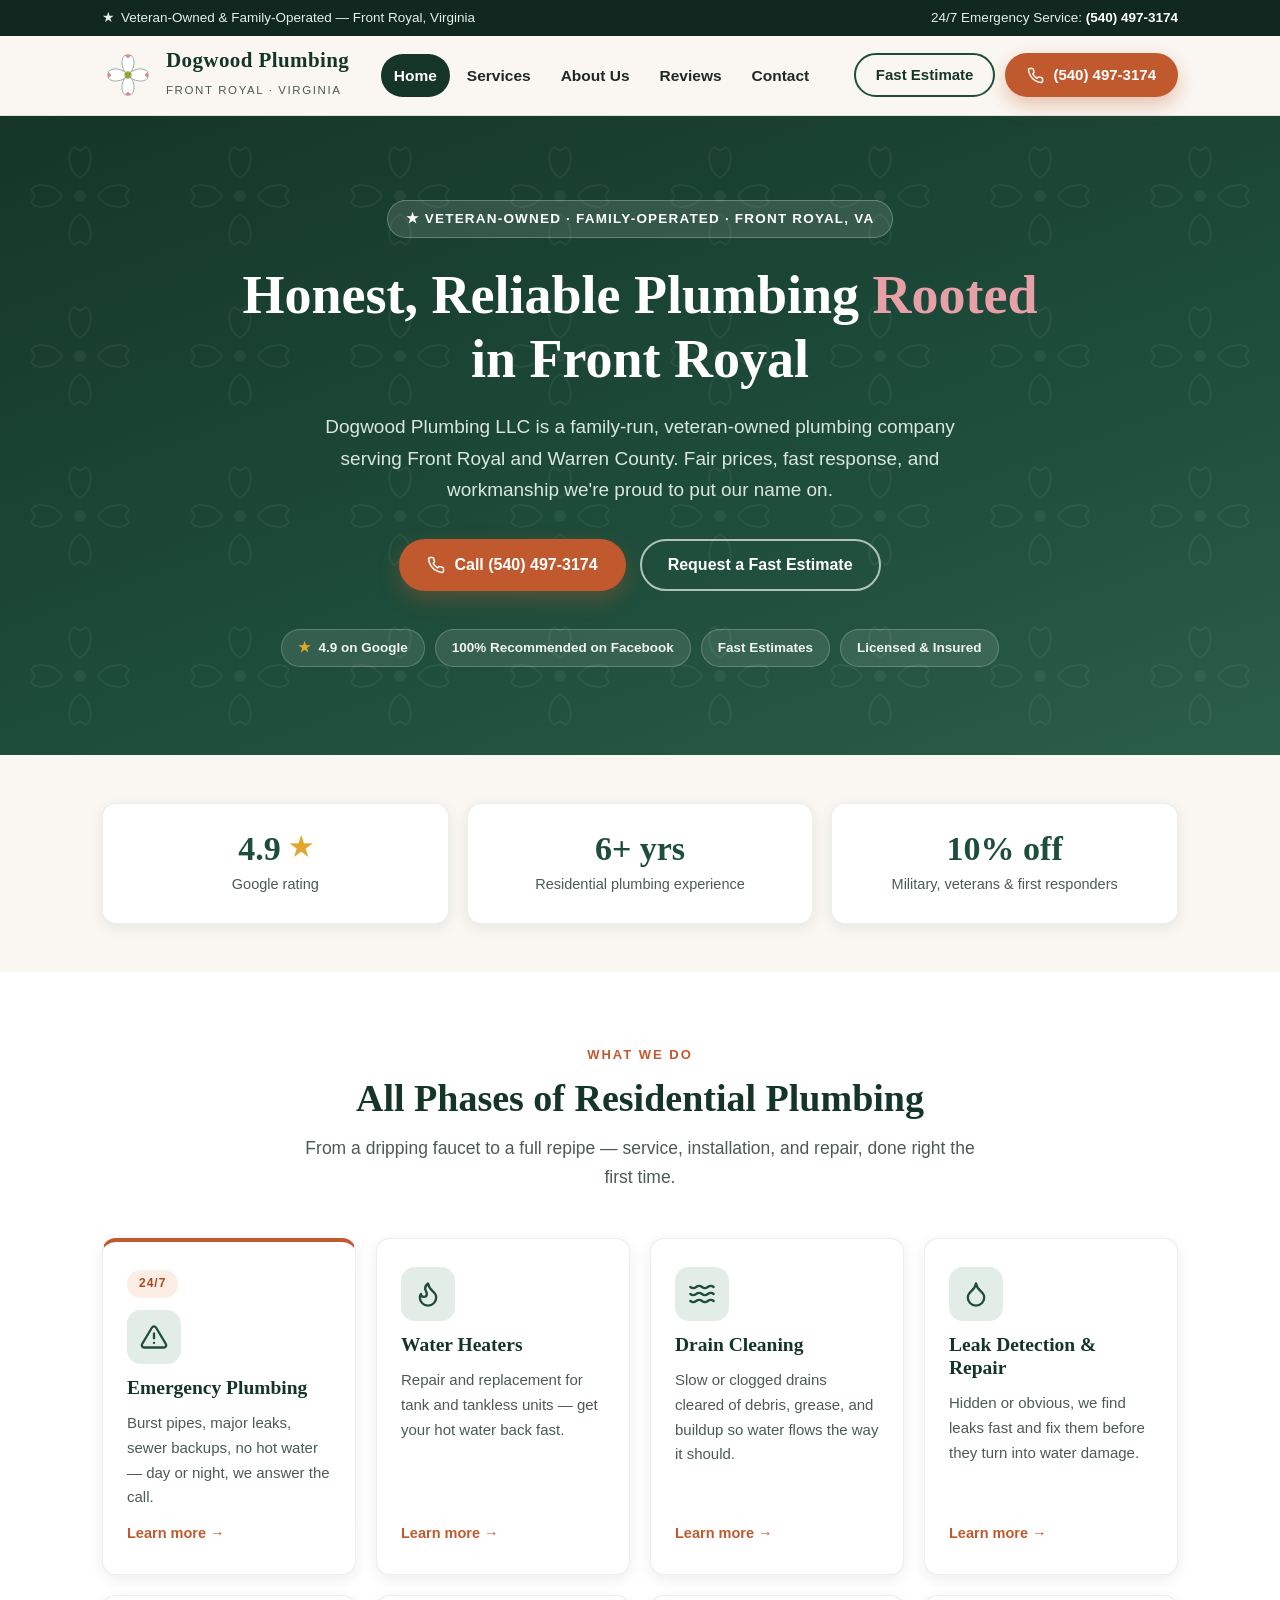
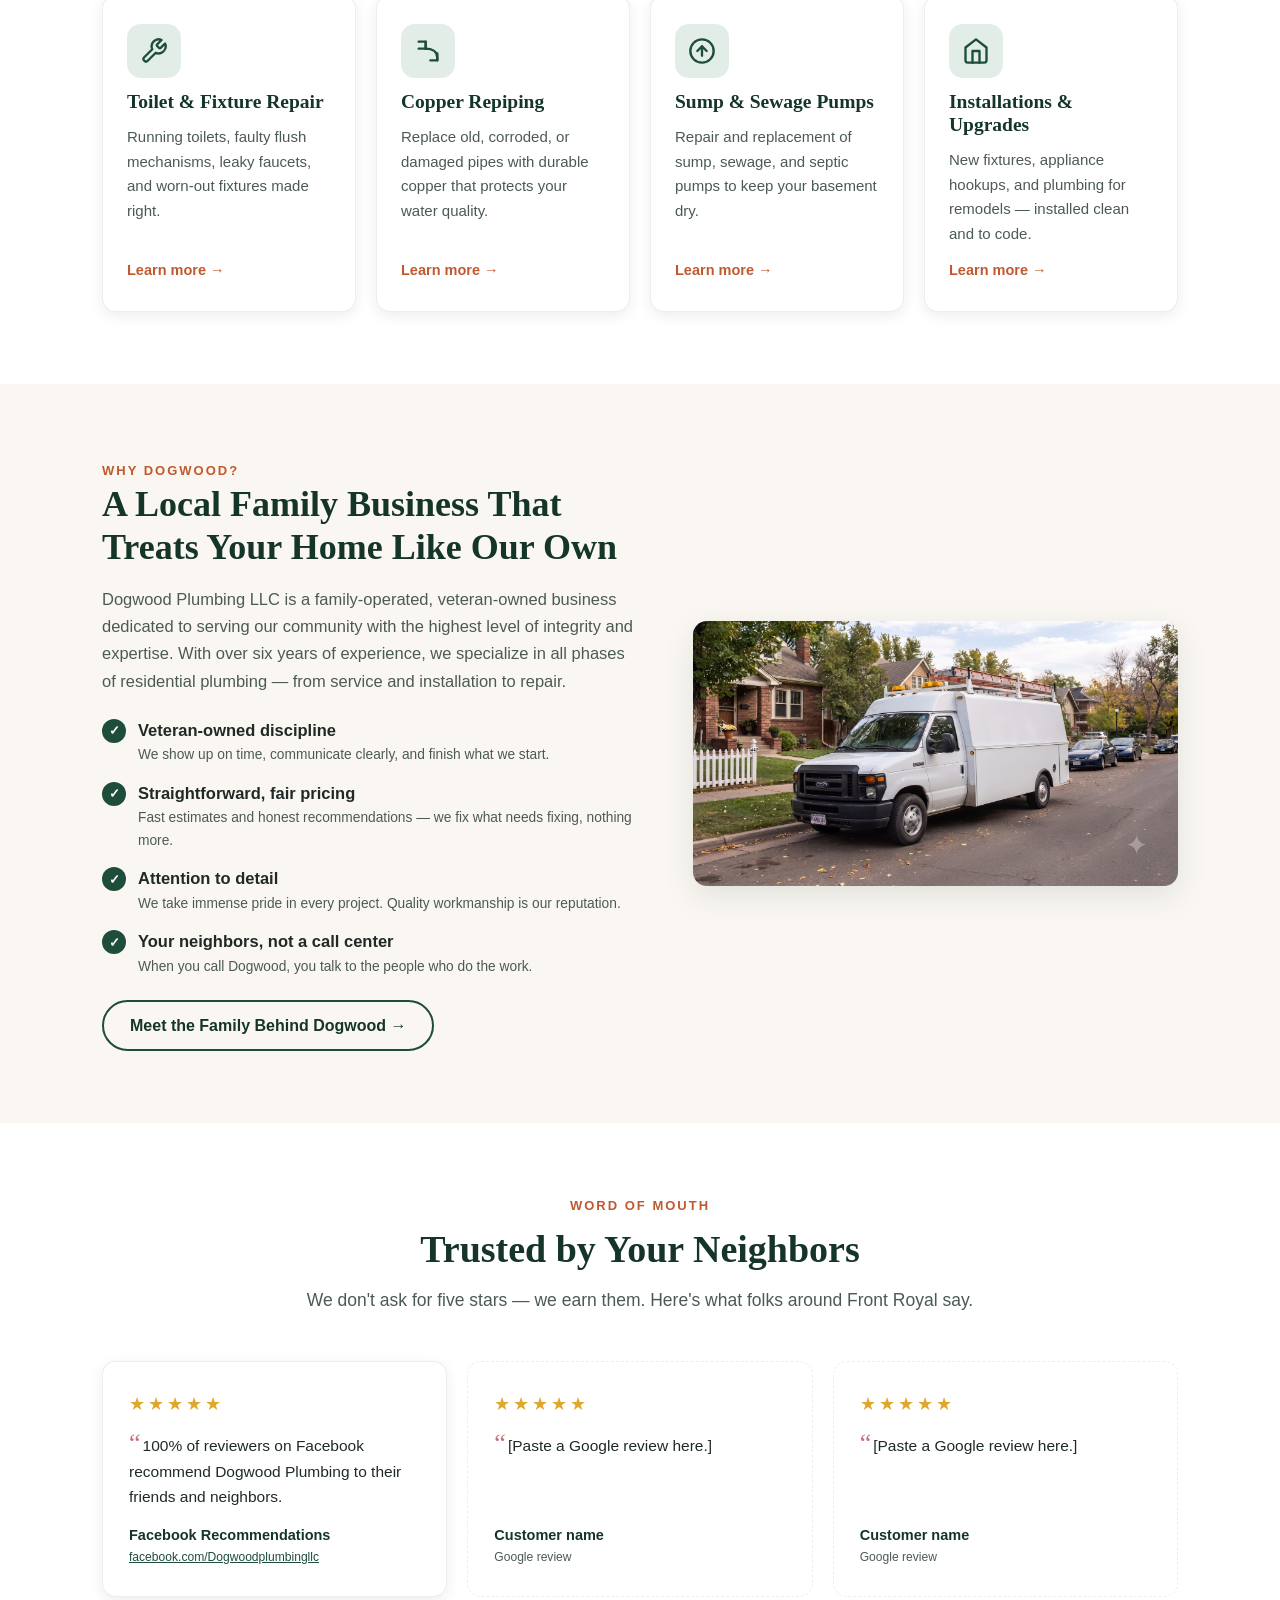
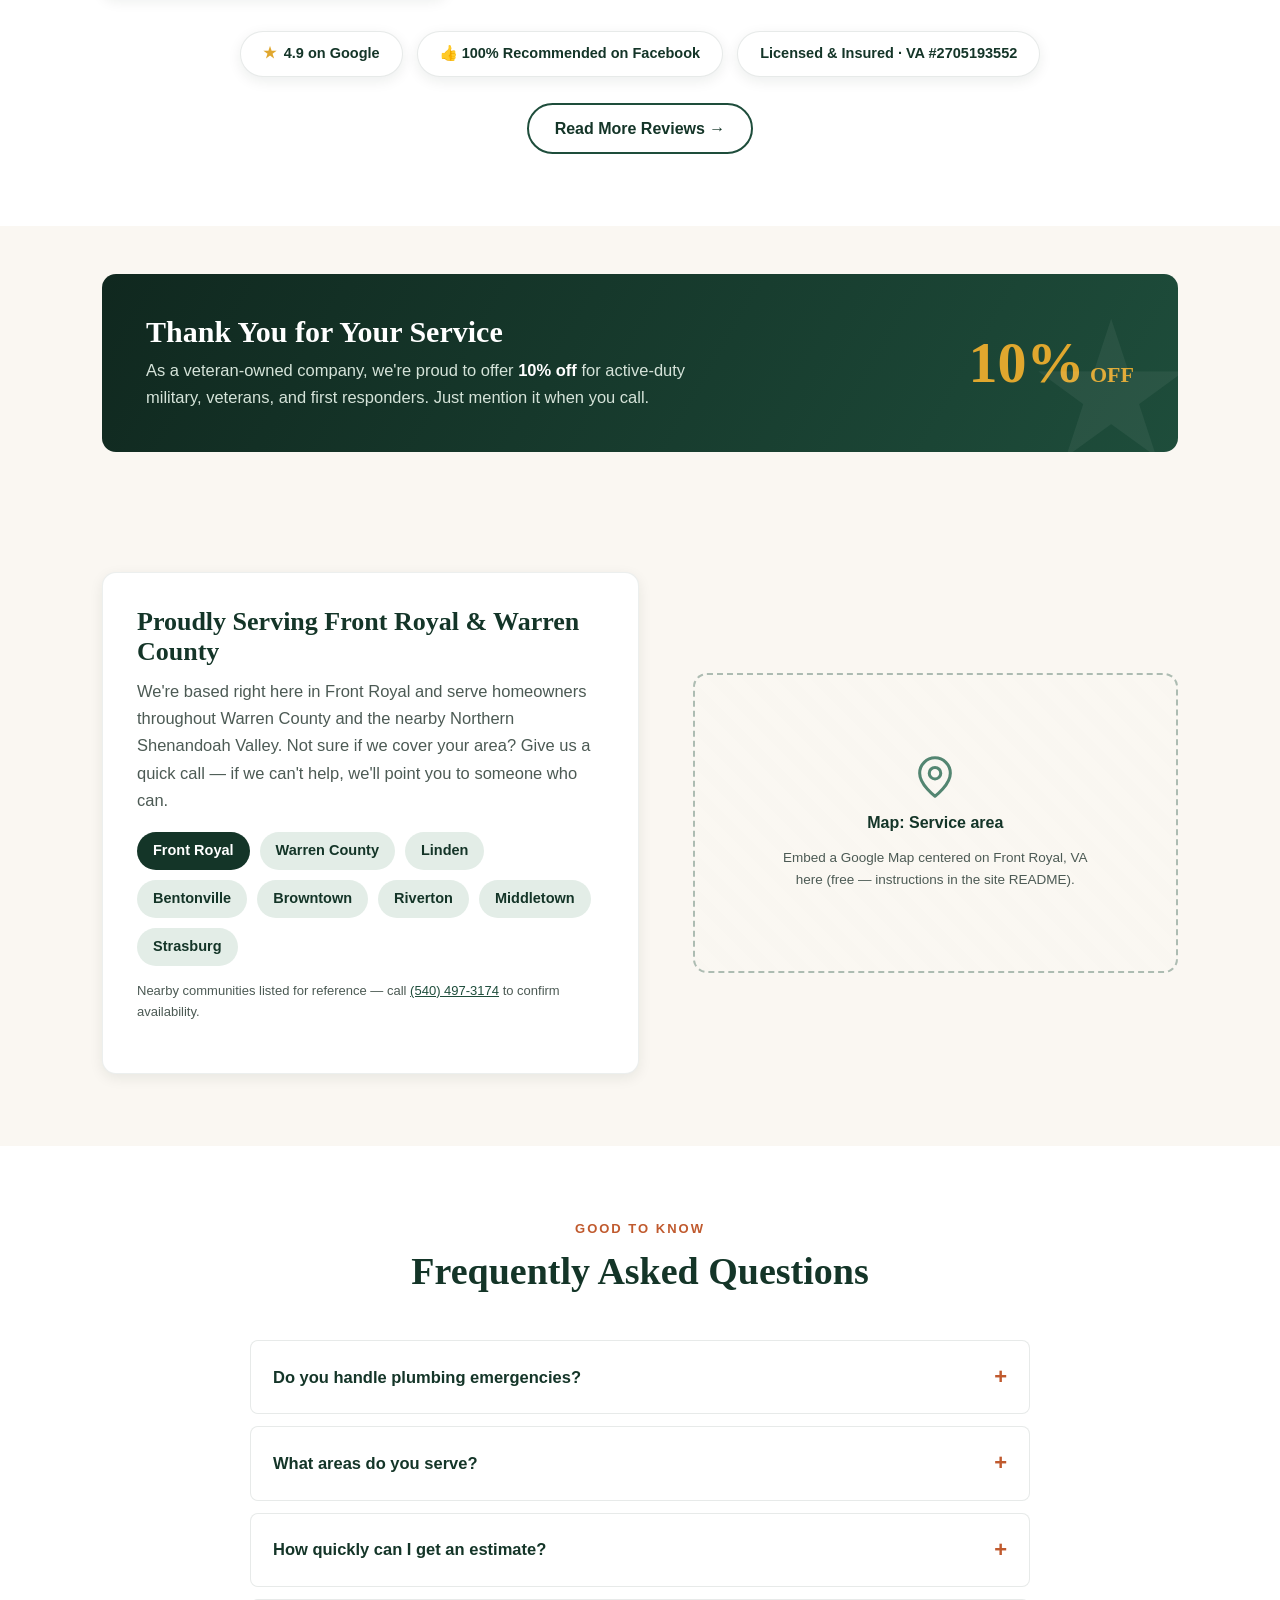
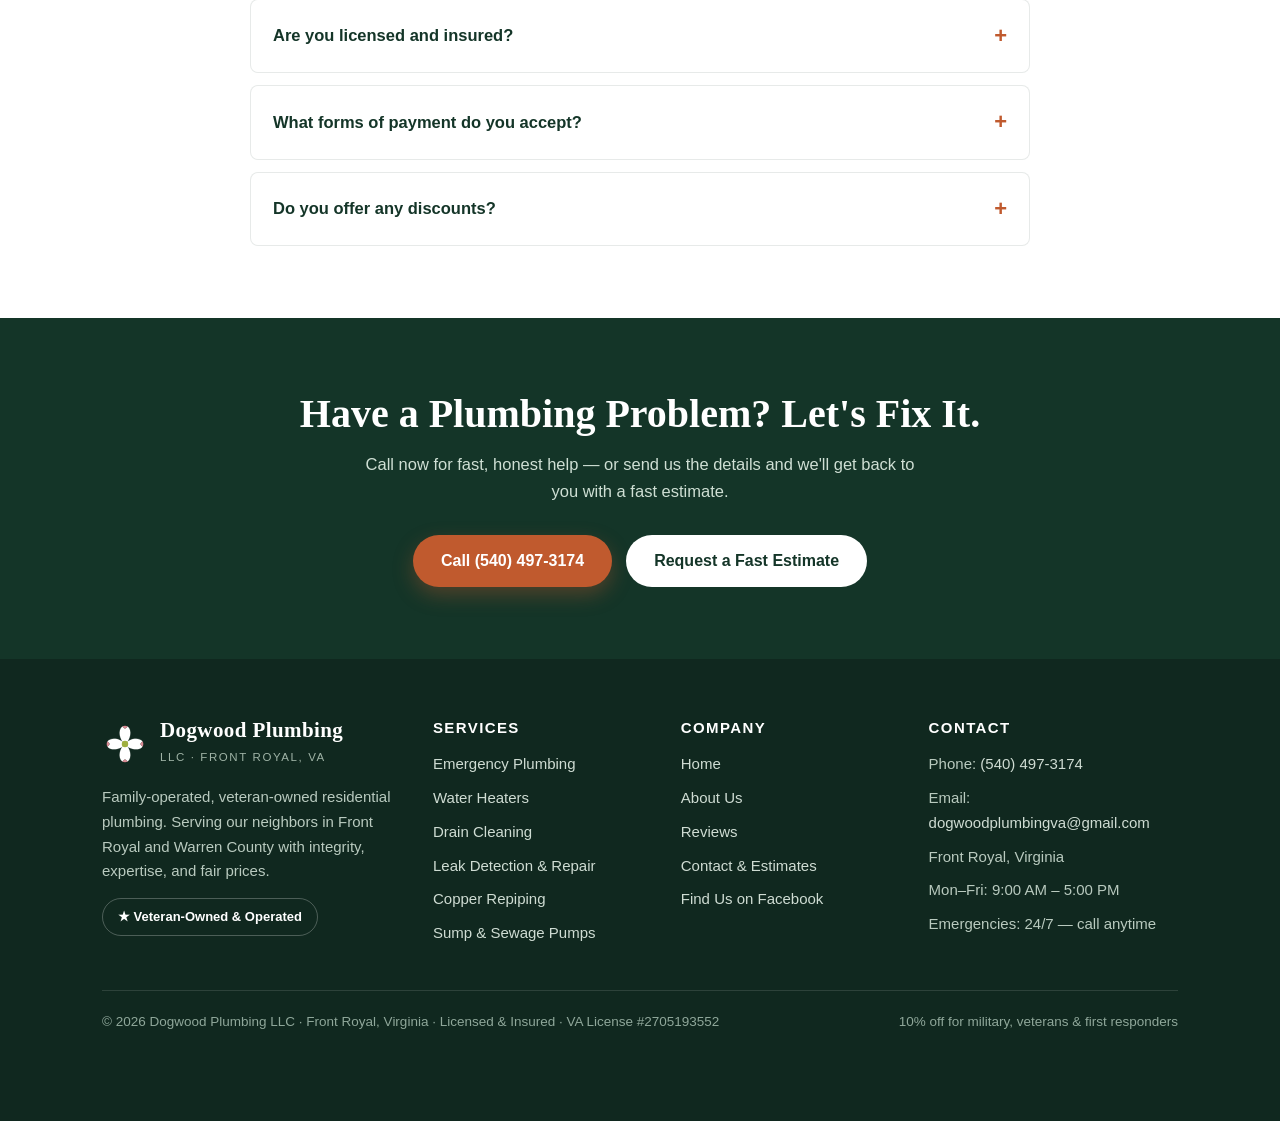
==== commit 13c34c8d: "Add 4.9-star Google rating across the site The owner confirmed a 4.9 rating on the Google Business P" ====
--- a/index.html
+++ b/index.html
@@ -118,8 +118,8 @@
           <a class="btn btn-ghost-light" href="contact.html">Request a Fast Estimate</a>
         </div>
         <div class="hero-chips">
-          <span class="chip"><span class="star">&#9733;</span> 100% Recommended on Facebook</span>
-          <span class="chip">6+ Years Experience</span>
+          <span class="chip"><span class="star">&#9733;</span> 4.9 on Google</span>
+          <span class="chip">100% Recommended on Facebook</span>
           <span class="chip">Fast Estimates</span>
           <span class="chip">Licensed &amp; Insured</span>
         </div>
@@ -131,8 +131,8 @@
       <div class="wrap">
         <div class="stat-grid" style="grid-template-columns: repeat(3, 1fr);">
           <div class="stat">
-            <div class="num">100%</div>
-            <div class="label">Recommended by reviewers on Facebook</div>
+            <div class="num">4.9 <span class="star">&#9733;</span></div>
+            <div class="label">Google rating</div>
           </div>
           <div class="stat">
             <div class="num">6+ yrs</div>
@@ -260,8 +260,9 @@
           </article>
         </div>
         <div class="badge-row">
+          <span class="badge"><span class="star">&#9733;</span> 4.9 on Google</span>
           <span class="badge">&#128077; 100% Recommended on Facebook</span>
-          <span class="badge"><span class="star">&#9733;</span> Licensed &amp; Insured in Virginia</span>
+          <span class="badge">Licensed &amp; Insured &middot; VA #2705193552</span>
         </div>
         <p style="text-align:center; margin-top: 26px;"><a class="btn btn-outline" href="reviews.html">Read More Reviews &rarr;</a></p>
       </div>
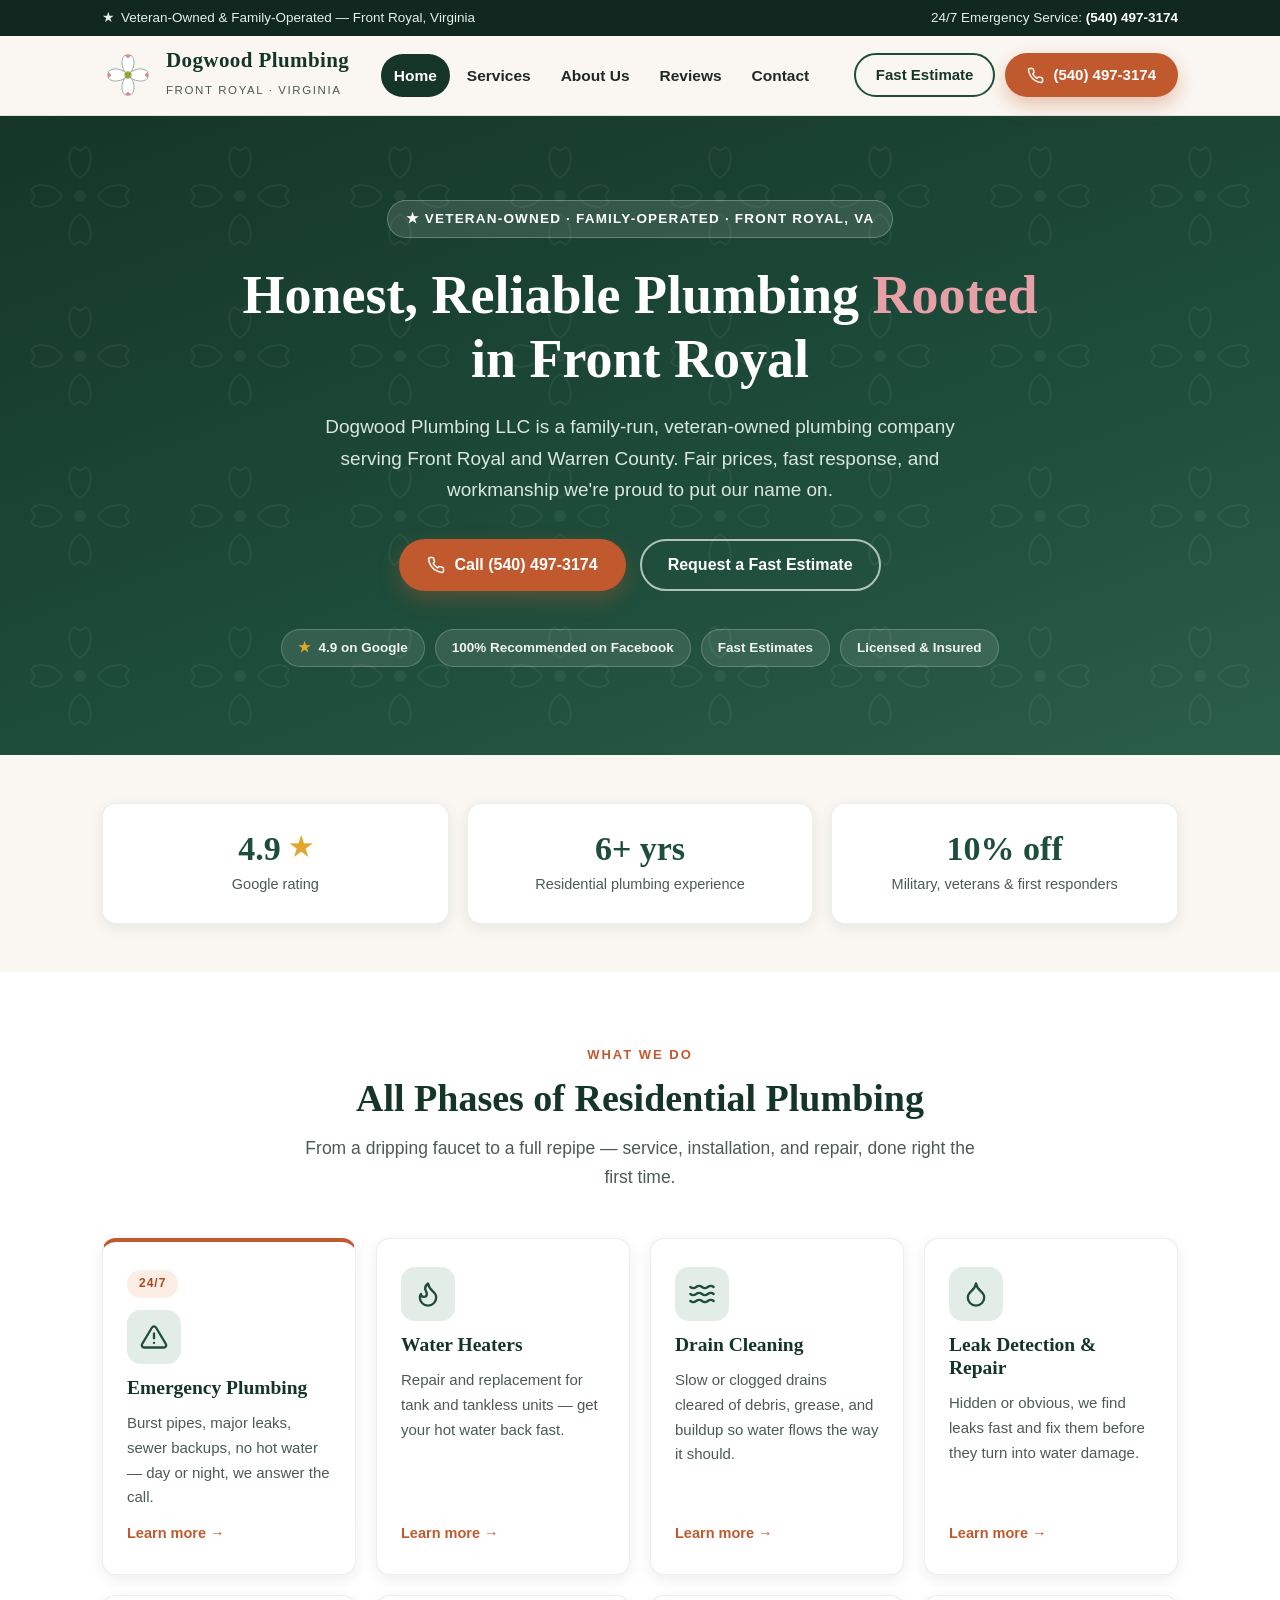
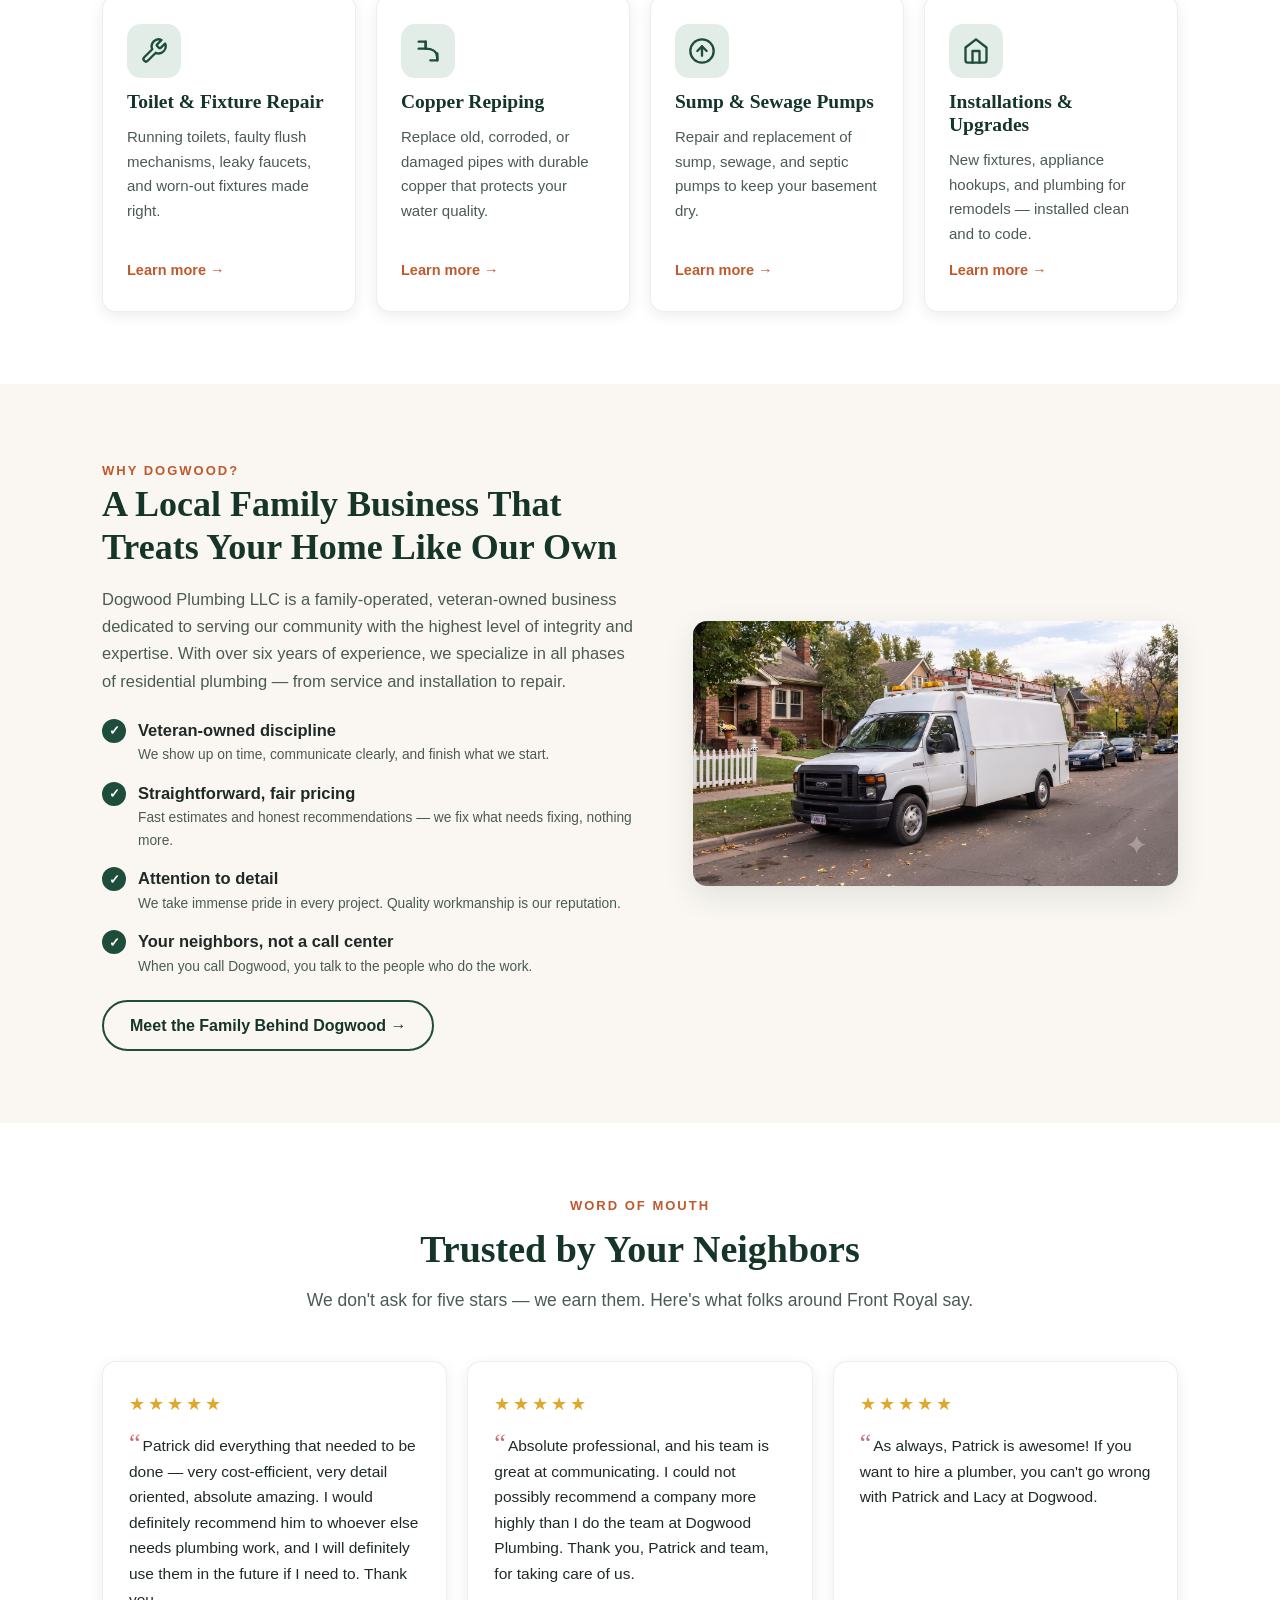
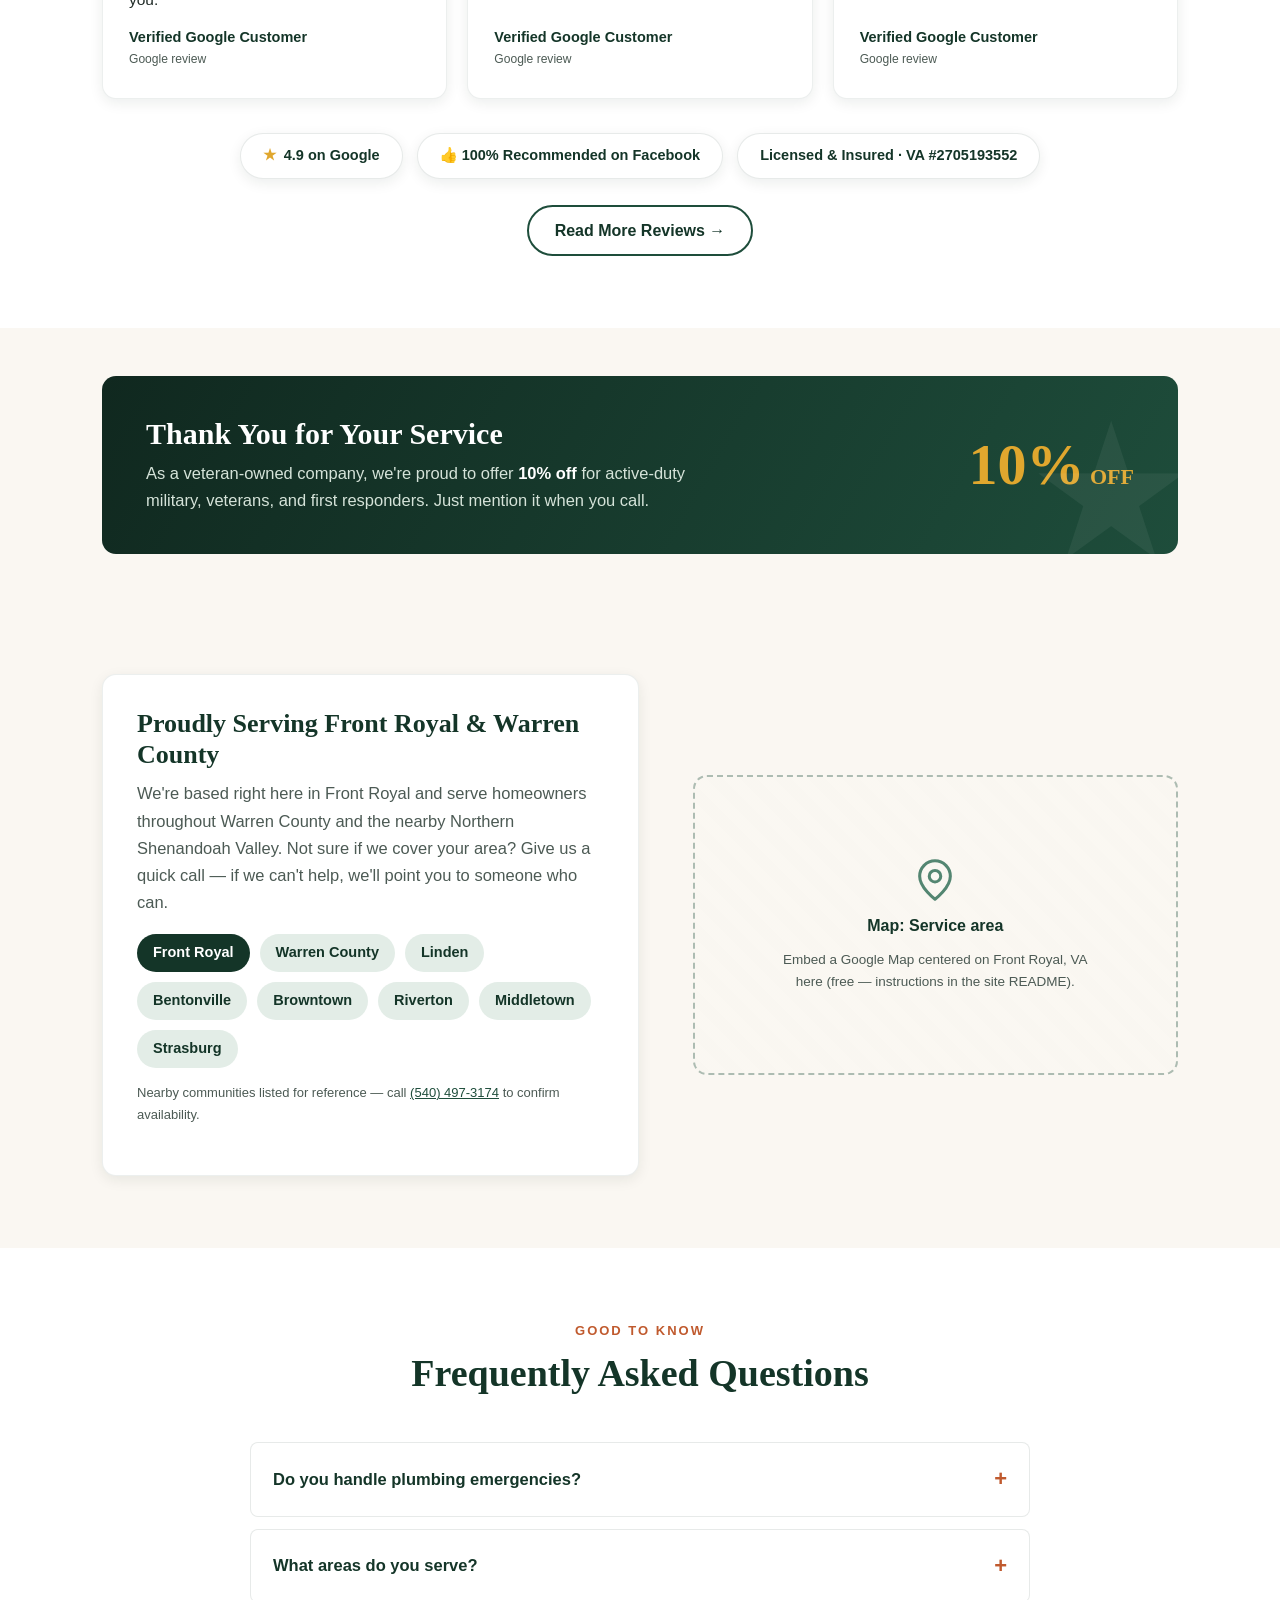
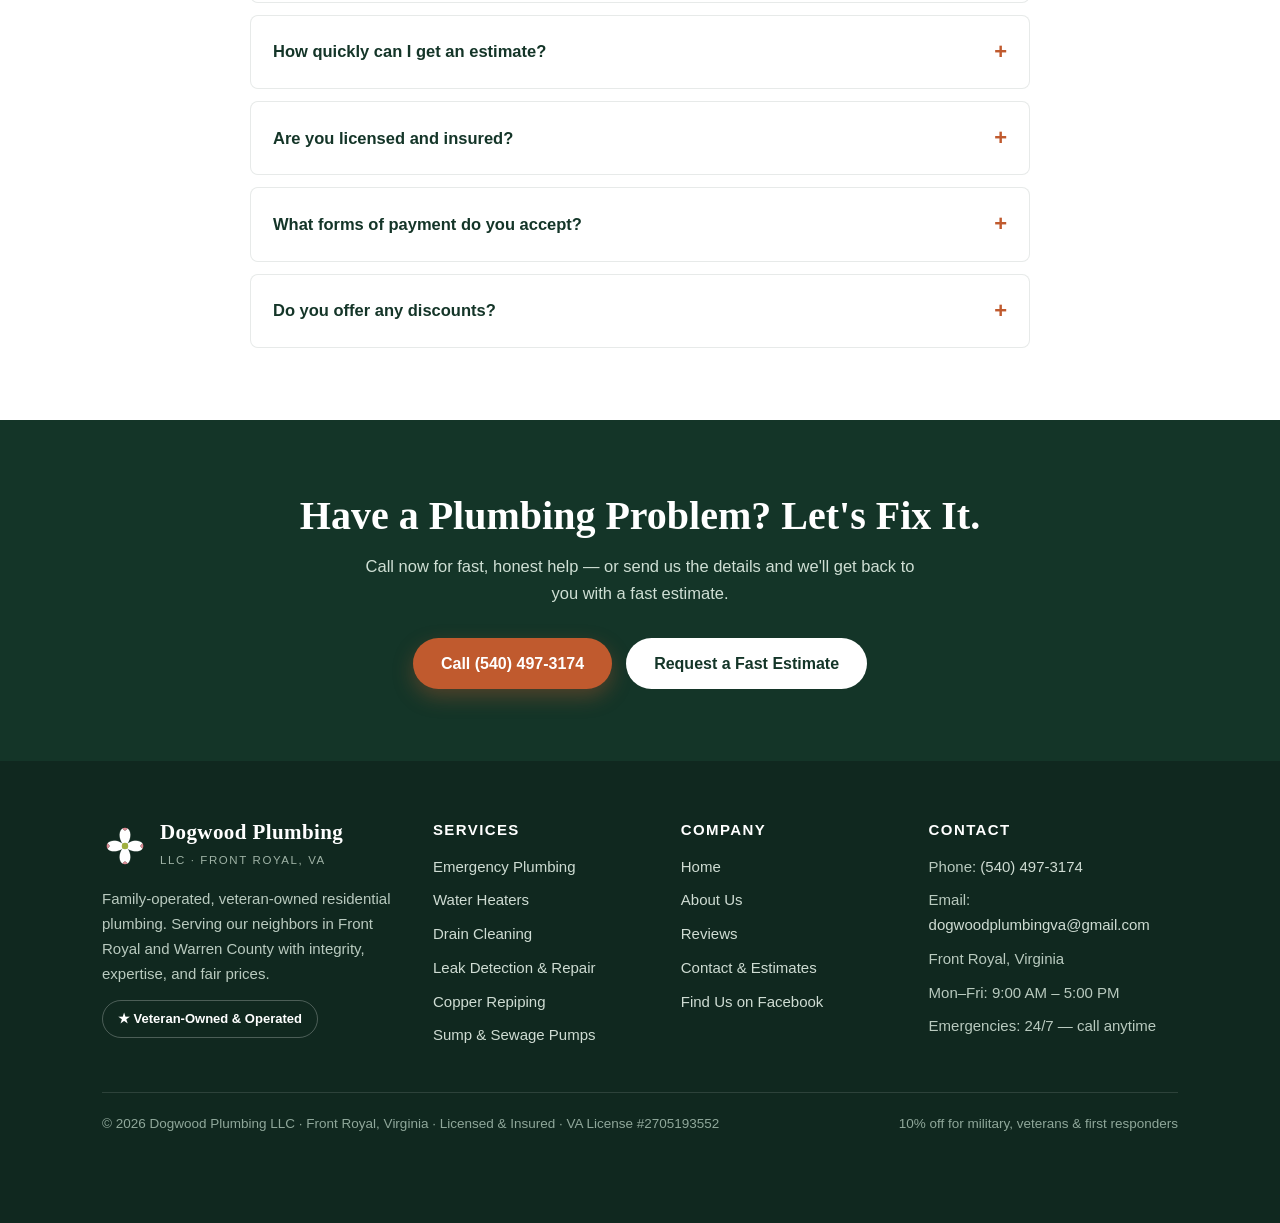
==== commit 3eeba36f: "Add three real Google reviews supplied by the owner Replace the placeholder review cards with three " ====
--- a/index.html
+++ b/index.html
@@ -240,23 +240,18 @@
         <div class="review-grid">
           <article class="review-card">
             <div class="stars" aria-label="5 out of 5 stars">&#9733;&#9733;&#9733;&#9733;&#9733;</div>
-            <blockquote>100% of reviewers on Facebook recommend Dogwood Plumbing to their friends and neighbors.</blockquote>
-            <cite>Facebook Recommendations<small><a href="https://www.facebook.com/Dogwoodplumbingllc" target="_blank" rel="noopener">facebook.com/Dogwoodplumbingllc</a></small></cite>
+            <blockquote>Patrick did everything that needed to be done &mdash; very cost-efficient, very detail oriented, absolute amazing. I would definitely recommend him to whoever else needs plumbing work, and I will definitely use them in the future if I need to. Thank you.</blockquote>
+            <cite>Verified Google Customer<small>Google review</small></cite>
           </article>
-          <!--
-            OWNER TO-DO: Paste two real reviews from the Google Business Profile
-            (or Facebook) into the two cards below, replacing the bracketed text
-            and updating the name and source line under each.
-          -->
-          <article class="review-card placeholder">
+          <article class="review-card">
             <div class="stars" aria-label="5 out of 5 stars">&#9733;&#9733;&#9733;&#9733;&#9733;</div>
-            <blockquote>[Paste a Google review here.]</blockquote>
-            <cite>Customer name<small>Google review</small></cite>
+            <blockquote>Absolute professional, and his team is great at communicating. I could not possibly recommend a company more highly than I do the team at Dogwood Plumbing. Thank you, Patrick and team, for taking care of us.</blockquote>
+            <cite>Verified Google Customer<small>Google review</small></cite>
           </article>
-          <article class="review-card placeholder">
+          <article class="review-card">
             <div class="stars" aria-label="5 out of 5 stars">&#9733;&#9733;&#9733;&#9733;&#9733;</div>
-            <blockquote>[Paste a Google review here.]</blockquote>
-            <cite>Customer name<small>Google review</small></cite>
+            <blockquote>As always, Patrick is awesome! If you want to hire a plumber, you can't go wrong with Patrick and Lacy at Dogwood.</blockquote>
+            <cite>Verified Google Customer<small>Google review</small></cite>
           </article>
         </div>
         <div class="badge-row">
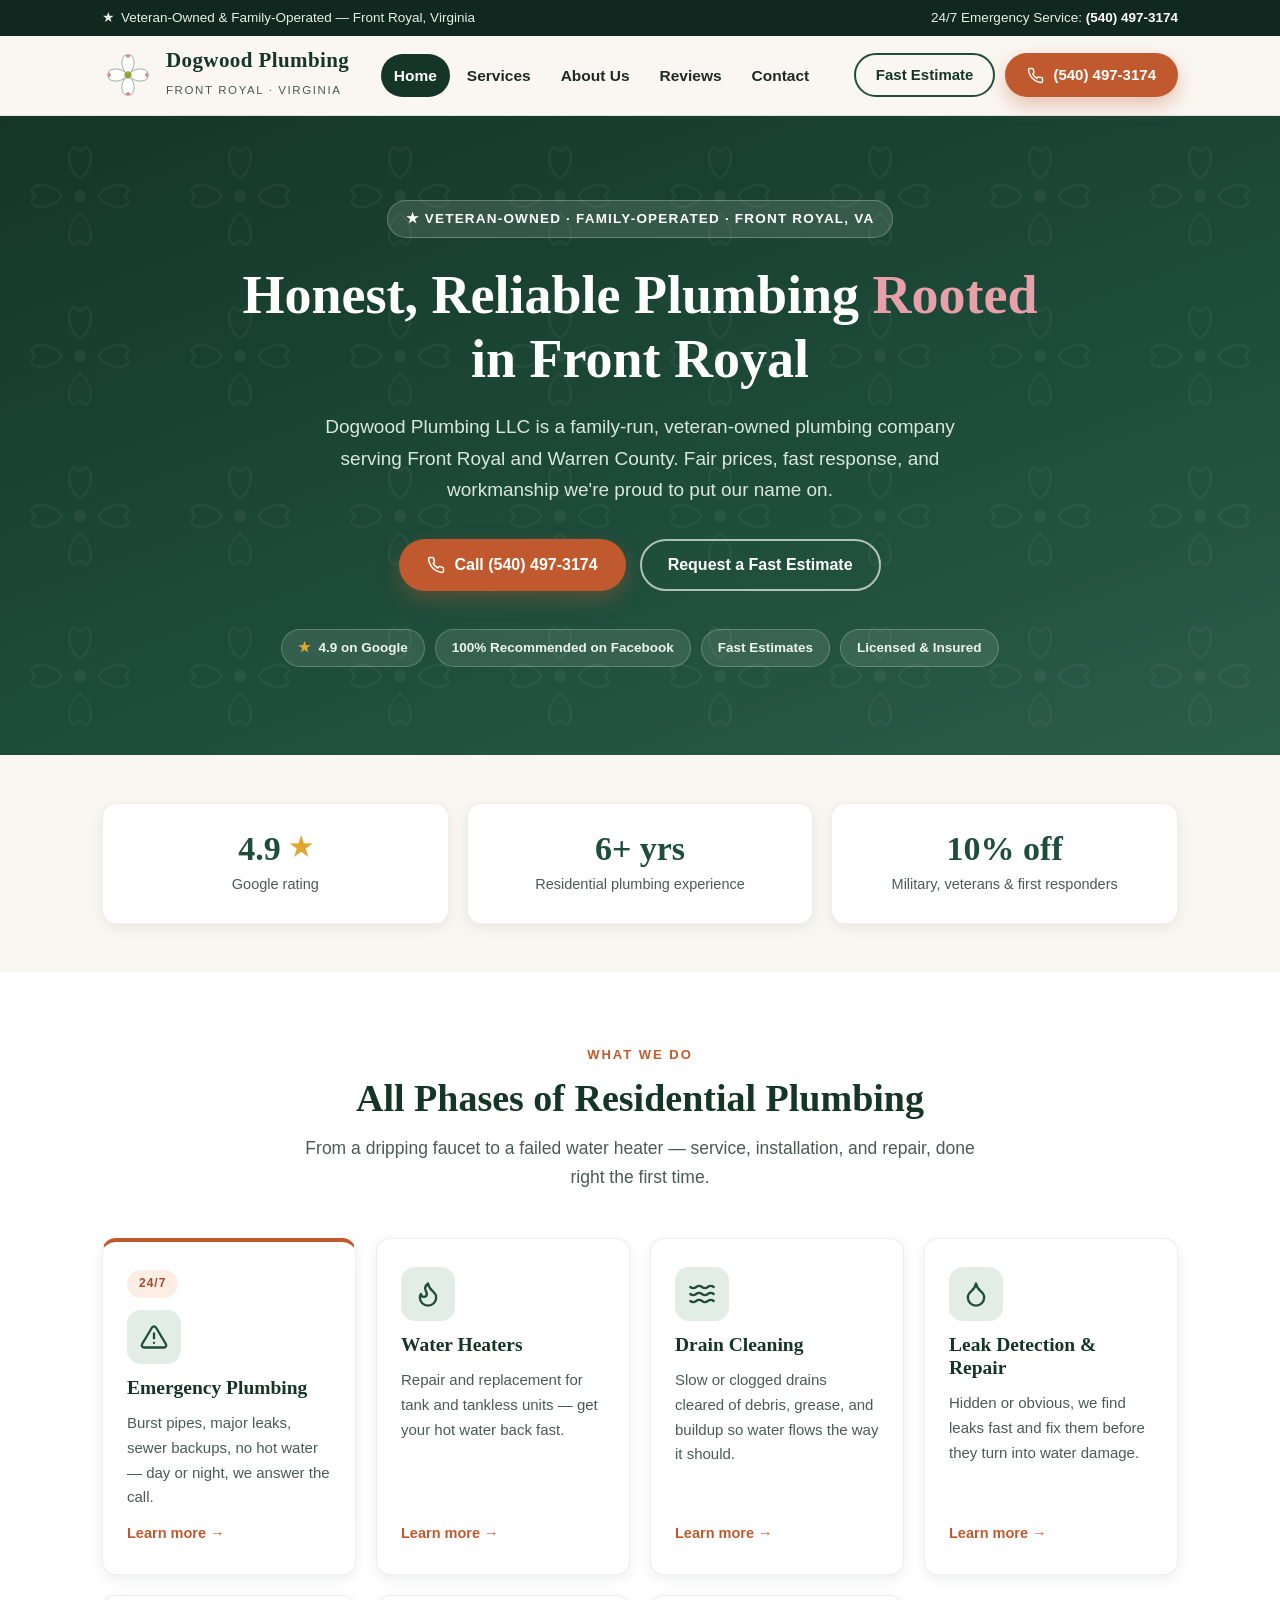
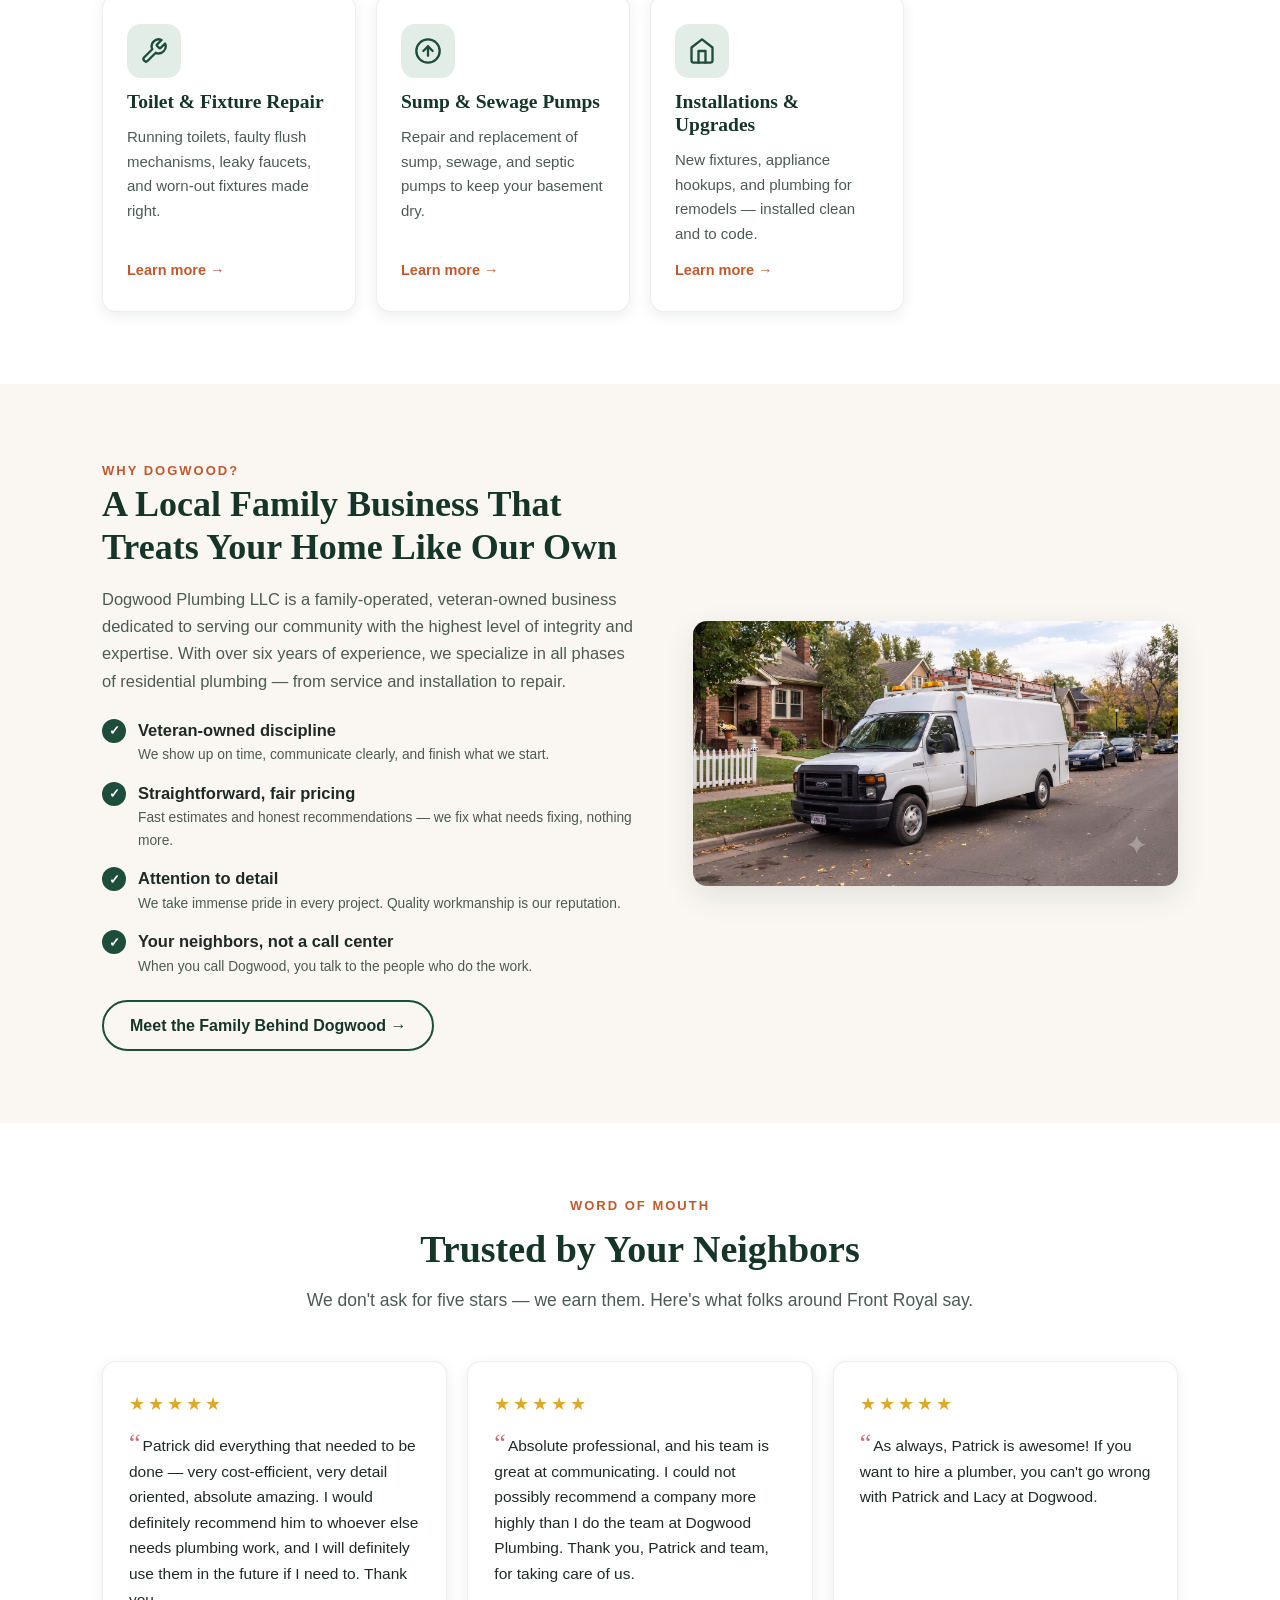
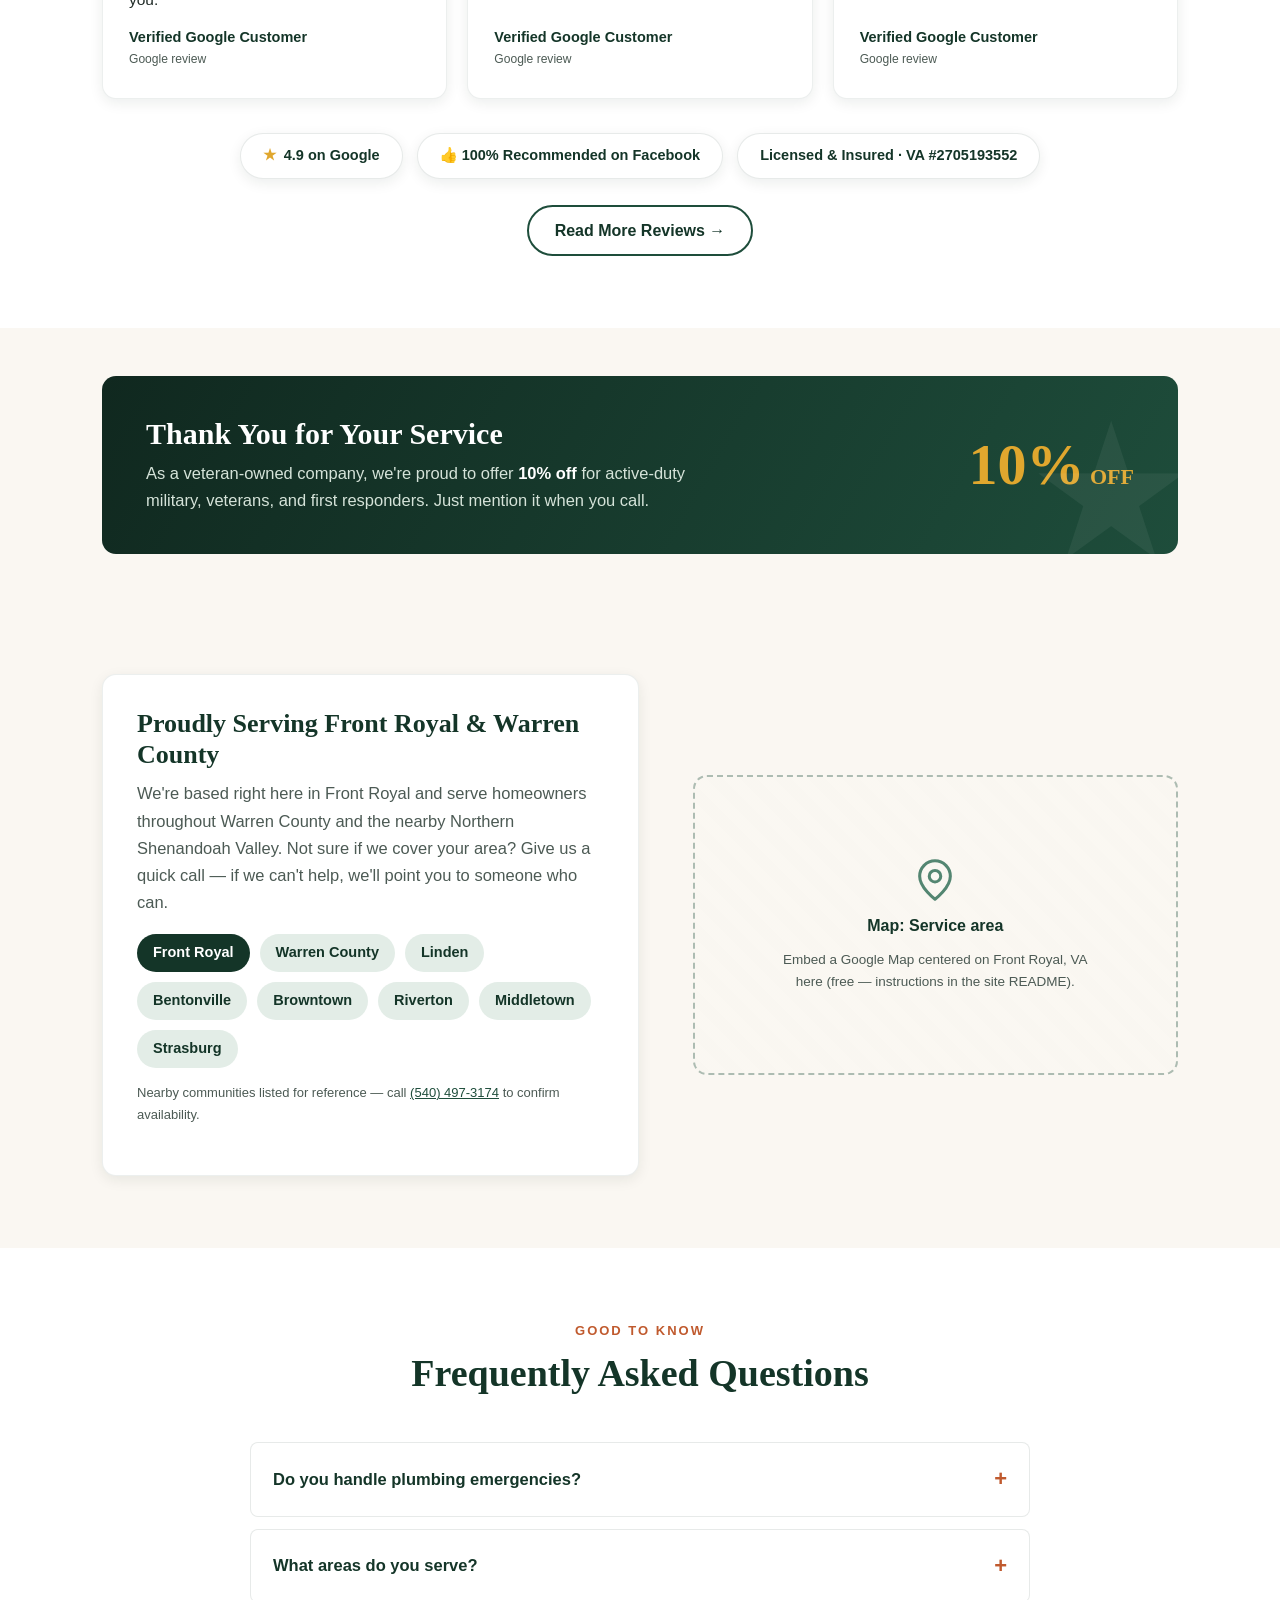
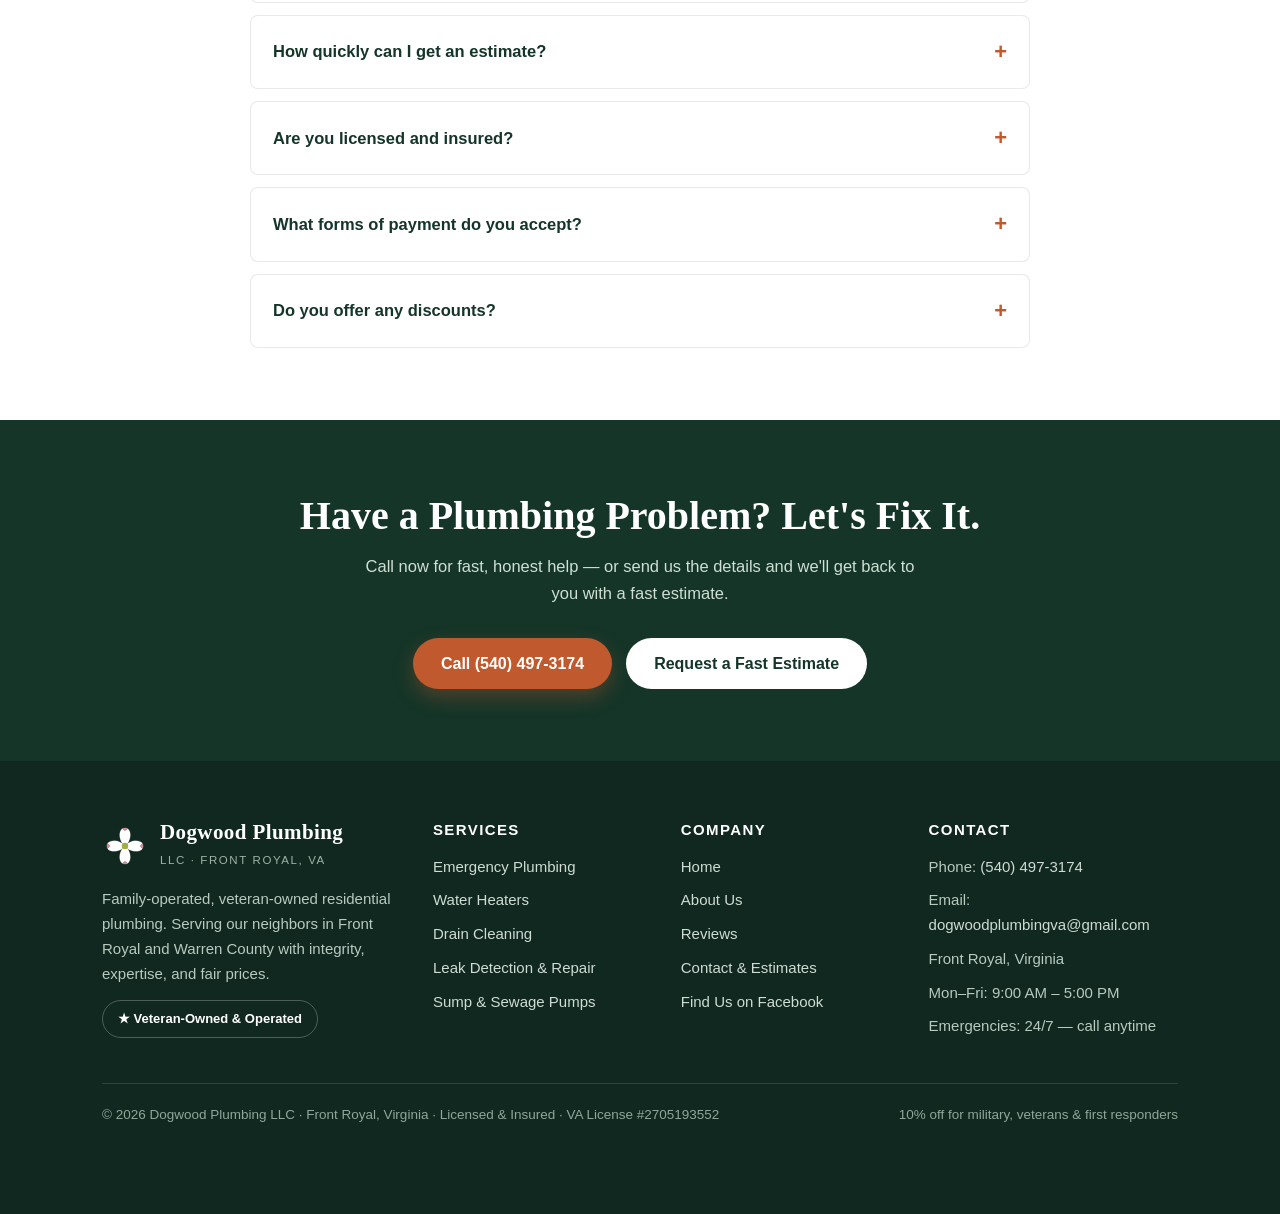
==== commit f80d91ef: "Remove copper repiping — no longer offered Deleted every reference across the site: - Services: the " ====
--- a/index.html
+++ b/index.html
@@ -152,7 +152,7 @@
         <div class="section-head">
           <span class="eyebrow">What We Do</span>
           <h2>All Phases of Residential Plumbing</h2>
-          <p>From a dripping faucet to a full repipe &mdash; service, installation, and repair, done right the first time.</p>
+          <p>From a dripping faucet to a failed water heater &mdash; service, installation, and repair, done right the first time.</p>
         </div>
         <div class="card-grid">
           <a class="svc-card emergency" href="services.html#emergency">
@@ -184,12 +184,6 @@
             <span class="icon"><svg viewBox="0 0 24 24" fill="none" stroke="currentColor" stroke-width="2" stroke-linecap="round" stroke-linejoin="round" aria-hidden="true"><path d="M14.7 6.3a1 1 0 0 0 0 1.4l1.6 1.6a1 1 0 0 0 1.4 0l3.77-3.77a6 6 0 0 1-7.94 7.94l-6.91 6.91a2.12 2.12 0 0 1-3-3l6.91-6.91a6 6 0 0 1 7.94-7.94l-3.76 3.76z"/></svg></span>
             <h3>Toilet &amp; Fixture Repair</h3>
             <p>Running toilets, faulty flush mechanisms, leaky faucets, and worn-out fixtures made right.</p>
-            <span class="more">Learn more &rarr;</span>
-          </a>
-          <a class="svc-card" href="services.html#repiping">
-            <span class="icon"><svg viewBox="0 0 24 24" fill="none" stroke="currentColor" stroke-width="2" stroke-linecap="round" stroke-linejoin="round" aria-hidden="true"><path d="M4 4h6v6"/><path d="M10 4v6H4"/><path d="M10 10c5 0 10 2 10 8v2"/><path d="M14 20h6v-6"/></svg></span>
-            <h3>Copper Repiping</h3>
-            <p>Replace old, corroded, or damaged pipes with durable copper that protects your water quality.</p>
             <span class="more">Learn more &rarr;</span>
           </a>
           <a class="svc-card" href="services.html#pumps">
@@ -388,7 +382,6 @@
             <li><a href="services.html#water-heaters">Water Heaters</a></li>
             <li><a href="services.html#drain-cleaning">Drain Cleaning</a></li>
             <li><a href="services.html#leak-repair">Leak Detection &amp; Repair</a></li>
-            <li><a href="services.html#repiping">Copper Repiping</a></li>
             <li><a href="services.html#pumps">Sump &amp; Sewage Pumps</a></li>
           </ul>
         </div>
--- a/css/styles.css
+++ b/css/styles.css
@@ -461,8 +461,51 @@
 }
 .photo-ph strong { color: var(--green-800); font-size: 16px; }
 .photo-ph span { font-size: 13.5px; max-width: 320px; }
+.photo-ph code {
+  display: inline-block;
+  margin-top: 8px;
+  background: rgba(30, 77, 59, 0.09);
+  color: var(--green-700);
+  border-radius: 5px;
+  padding: 3px 9px;
+  font-size: 12.5px;
+  font-family: ui-monospace, SFMono-Regular, Menlo, Consolas, monospace;
+}
 
 .ph-grid { display: grid; grid-template-columns: repeat(3, 1fr); gap: 18px; }
+
+/* Real job photos — many are tall phone shots, so cap the height and crop
+   rather than letting a portrait image tower over the text column. */
+.job-photo {
+  width: 100%;
+  max-height: 480px;
+  object-fit: cover;
+  object-position: center;
+  border-radius: var(--radius);
+  box-shadow: var(--shadow);
+}
+.job-photo.tall { max-height: 560px; }
+.job-photo.small { max-height: 300px; }
+/* For photos where the whole frame matters (people, before/after pairs),
+   show it complete instead of cropping to fill. */
+.job-photo.whole {
+  width: auto;
+  max-width: 100%;
+  max-height: 620px;
+  object-fit: contain;
+  margin: 0 auto;
+  display: block;
+}
+figure.job-figure { margin: 0; }
+figure.job-figure figcaption {
+  font-size: 13.5px;
+  color: var(--ink-soft);
+  margin-top: 10px;
+  text-align: center;
+}
+@media (max-width: 720px) {
+  .job-photo, .job-photo.tall { max-height: 380px; }
+}
 
 /* --------------------------------------------------------------------------
    Reviews
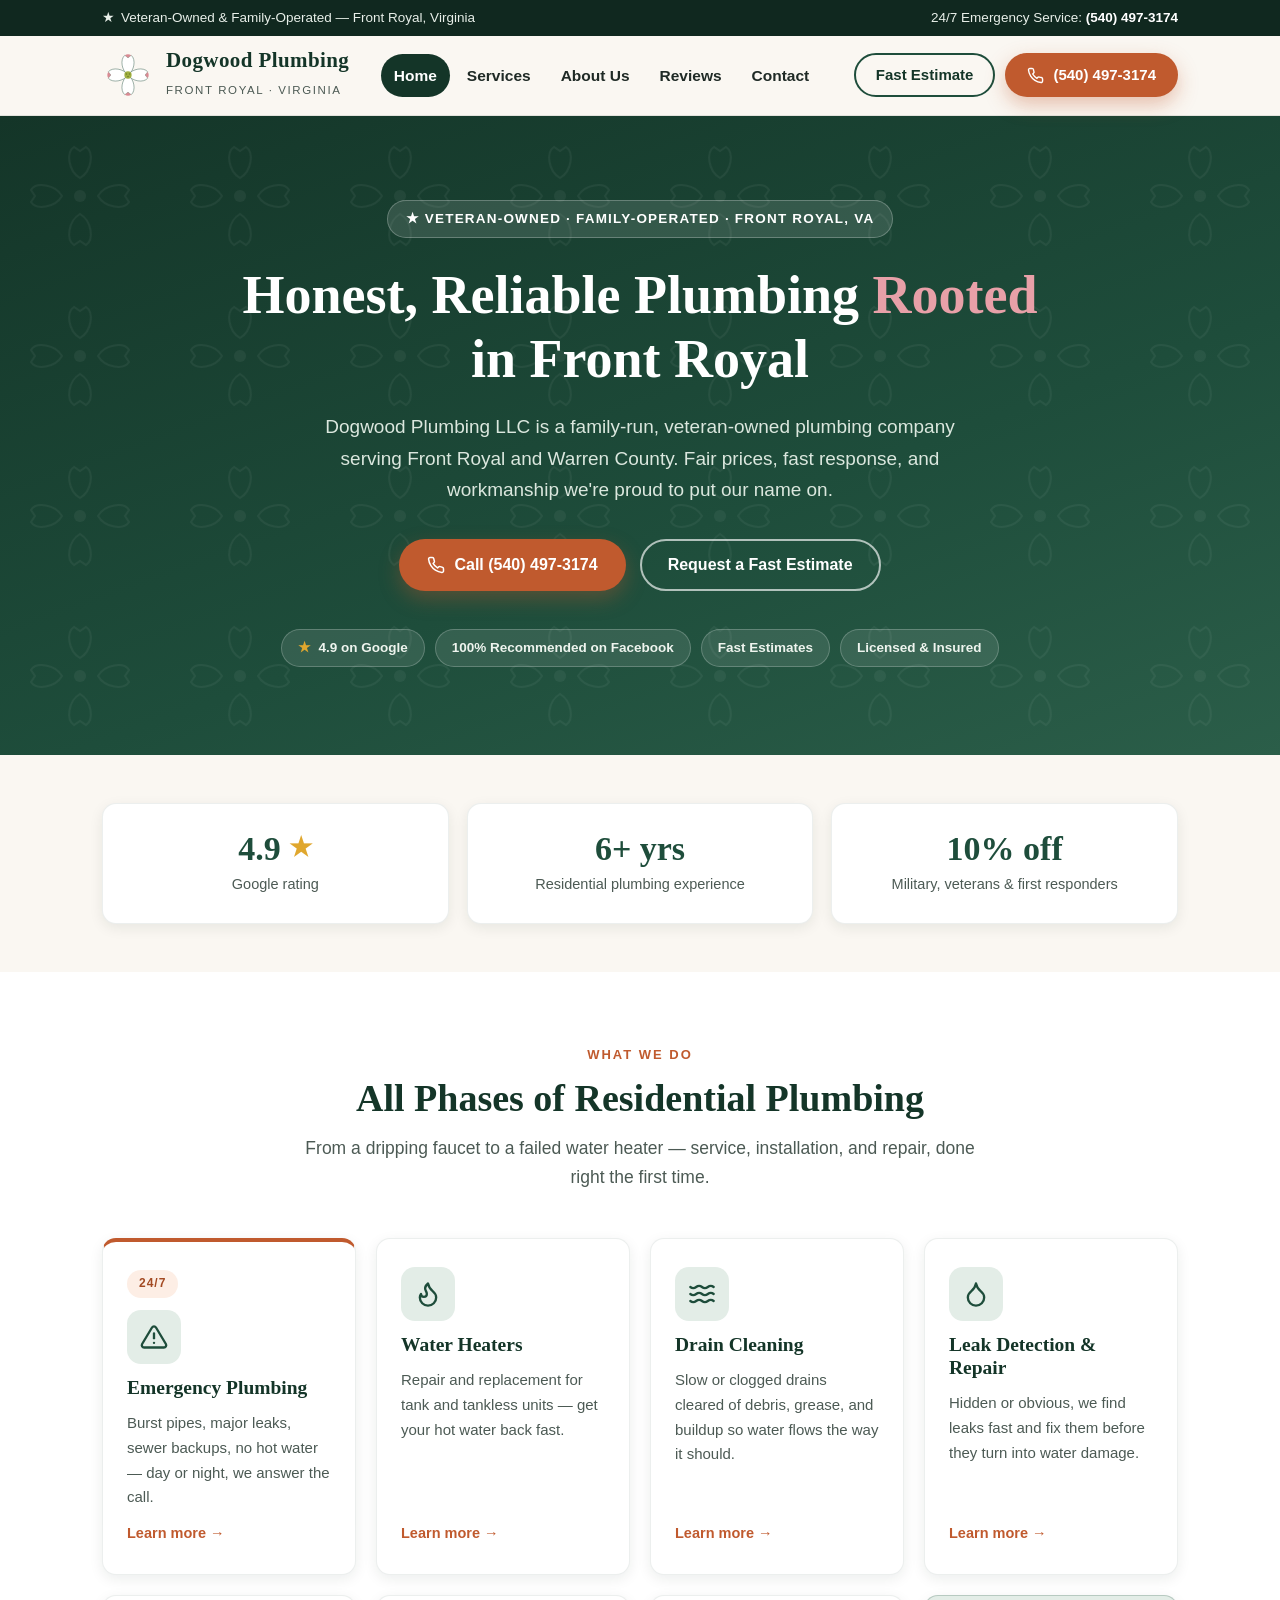
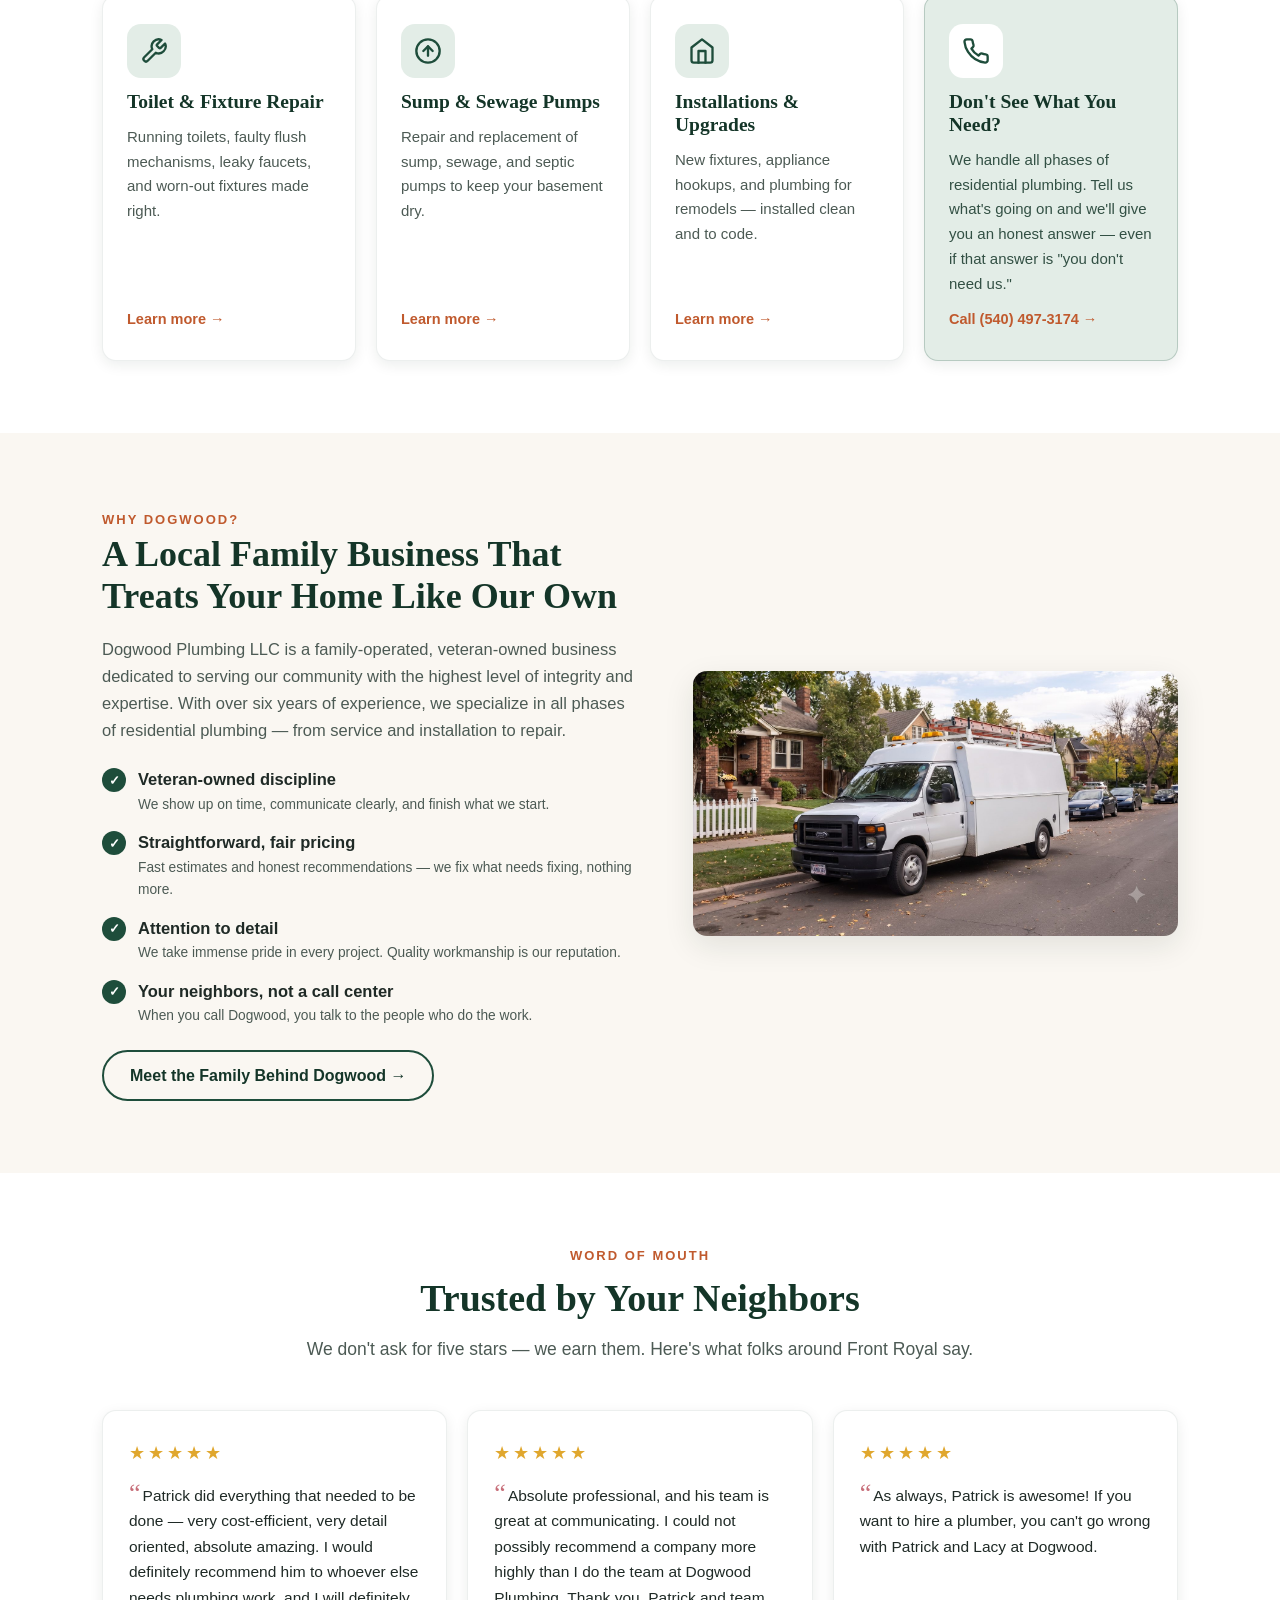
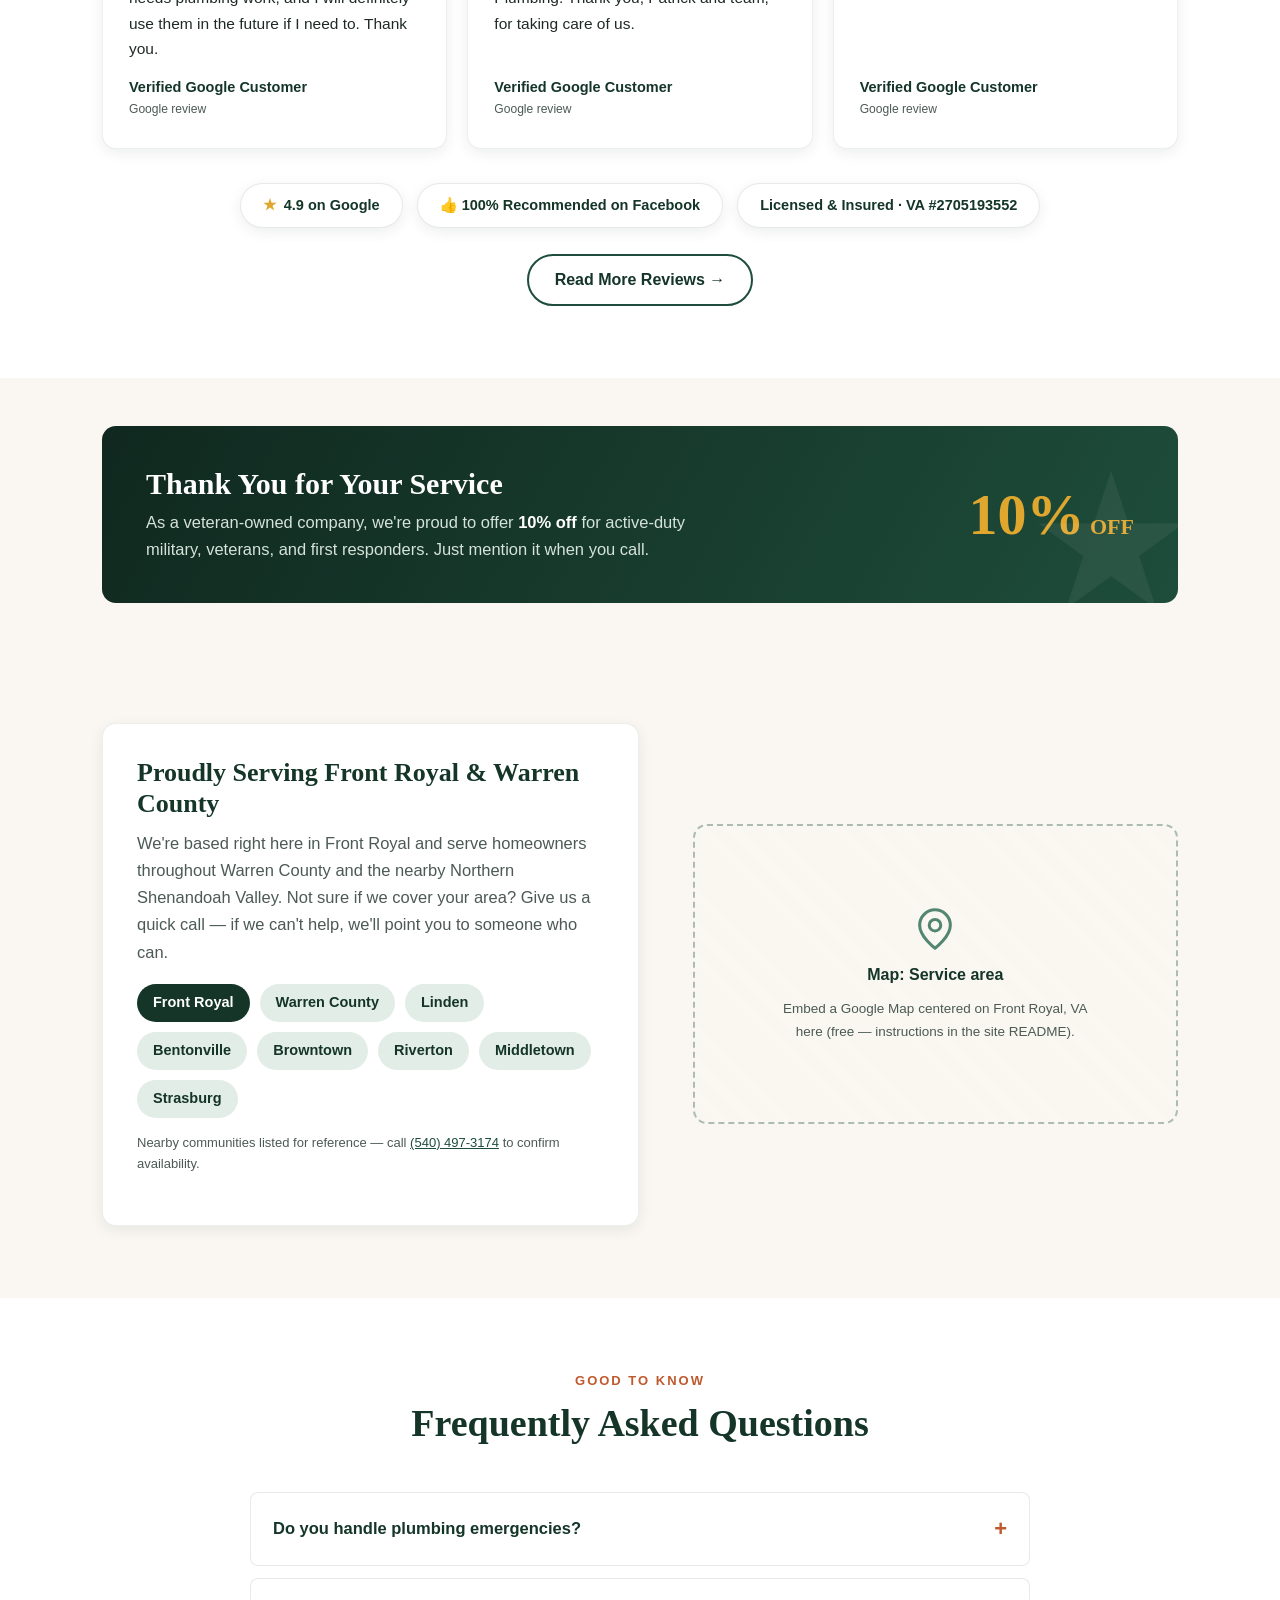
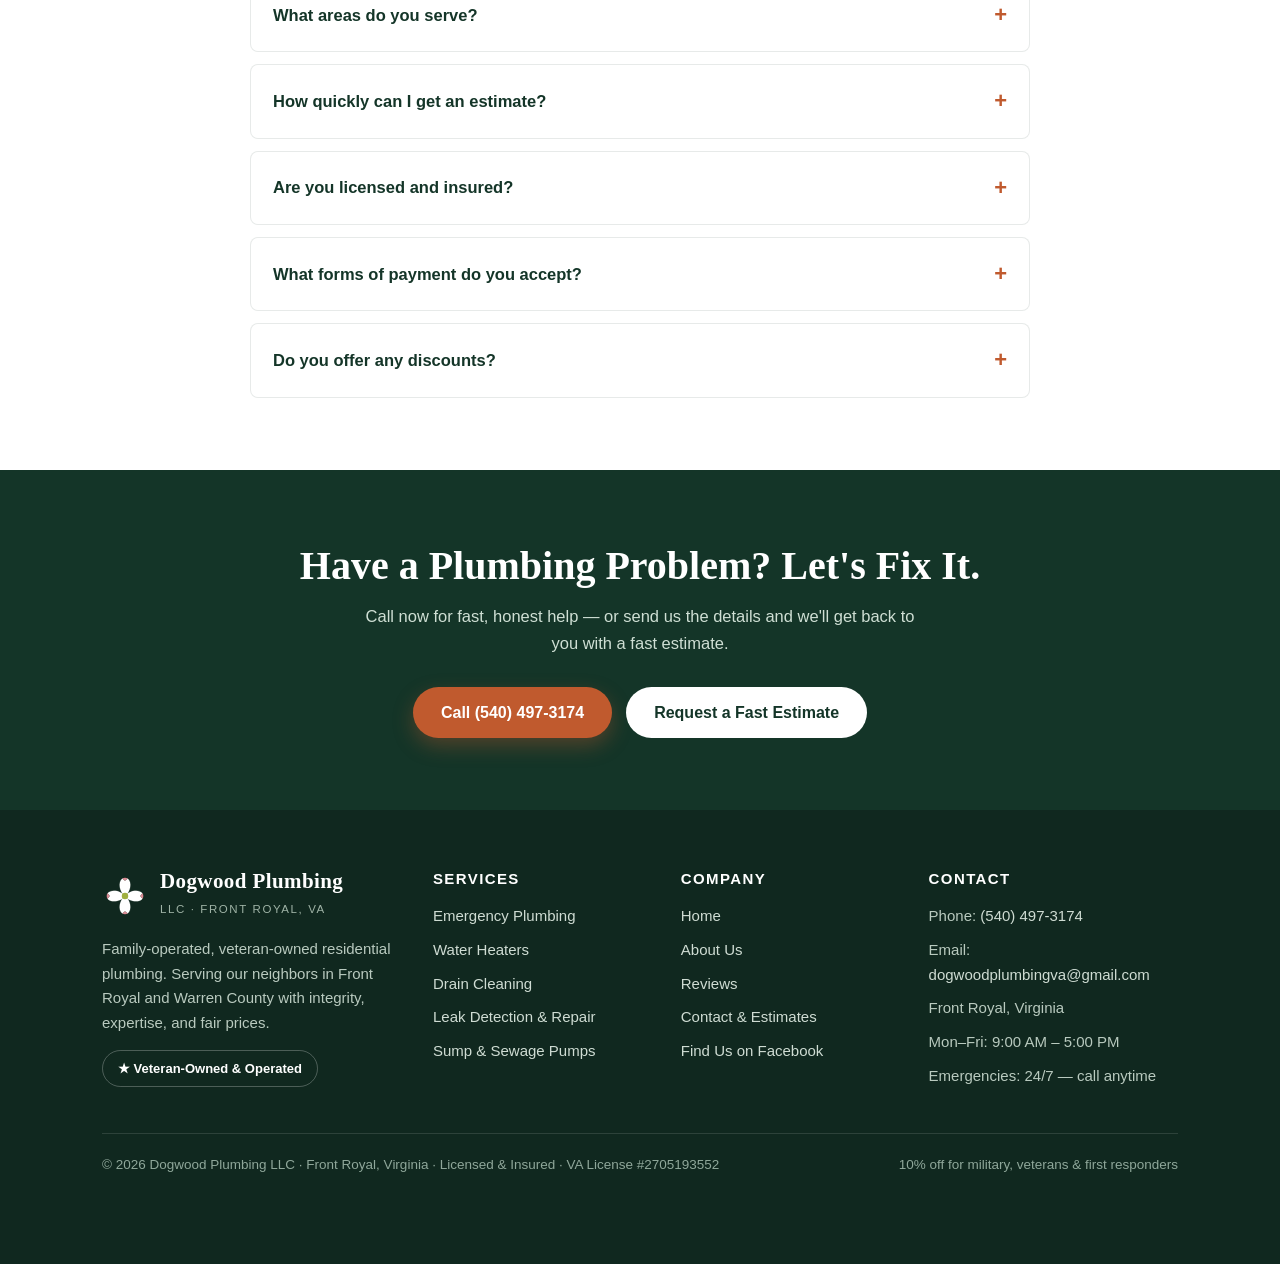
==== commit 4e821717: "Add "Don't See What You Need?" call tile to the service grid Removing copper repiping left seven ser" ====
--- a/index.html
+++ b/index.html
@@ -198,6 +198,12 @@
             <p>New fixtures, appliance hookups, and plumbing for remodels &mdash; installed clean and to code.</p>
             <span class="more">Learn more &rarr;</span>
           </a>
+          <a class="svc-card ask-card" href="tel:+15404973174">
+            <span class="icon"><svg viewBox="0 0 24 24" fill="none" stroke="currentColor" stroke-width="2" stroke-linecap="round" stroke-linejoin="round" aria-hidden="true"><path d="M22 16.92v3a2 2 0 0 1-2.18 2 19.79 19.79 0 0 1-8.63-3.07 19.5 19.5 0 0 1-6-6 19.79 19.79 0 0 1-3.07-8.67A2 2 0 0 1 4.11 2h3a2 2 0 0 1 2 1.72c.127.96.361 1.903.7 2.81a2 2 0 0 1-.45 2.11L8.09 9.91a16 16 0 0 0 6 6l1.27-1.27a2 2 0 0 1 2.11-.45c.907.339 1.85.573 2.81.7A2 2 0 0 1 22 16.92z"/></svg></span>
+            <h3>Don't See What You Need?</h3>
+            <p>We handle all phases of residential plumbing. Tell us what's going on and we'll give you an honest answer &mdash; even if that answer is "you don't need us."</p>
+            <span class="more">Call (540) 497-3174 &rarr;</span>
+          </a>
         </div>
       </div>
     </section>
--- a/css/styles.css
+++ b/css/styles.css
@@ -392,6 +392,15 @@
   font-size: 14.5px;
 }
 .svc-card.emergency { border-top: 4px solid var(--cta); }
+
+/* "Don't see what you need?" tile — closes out the service grid with a
+   direct call CTA rather than another service. */
+.svc-card.ask-card {
+  background: var(--green-100);
+  border-color: rgba(30, 77, 59, 0.22);
+}
+.svc-card.ask-card .icon { background: #fff; }
+.svc-card.ask-card p { color: var(--green-800); opacity: 0.85; }
 .svc-card .tag {
   align-self: flex-start;
   background: #fdeee5;
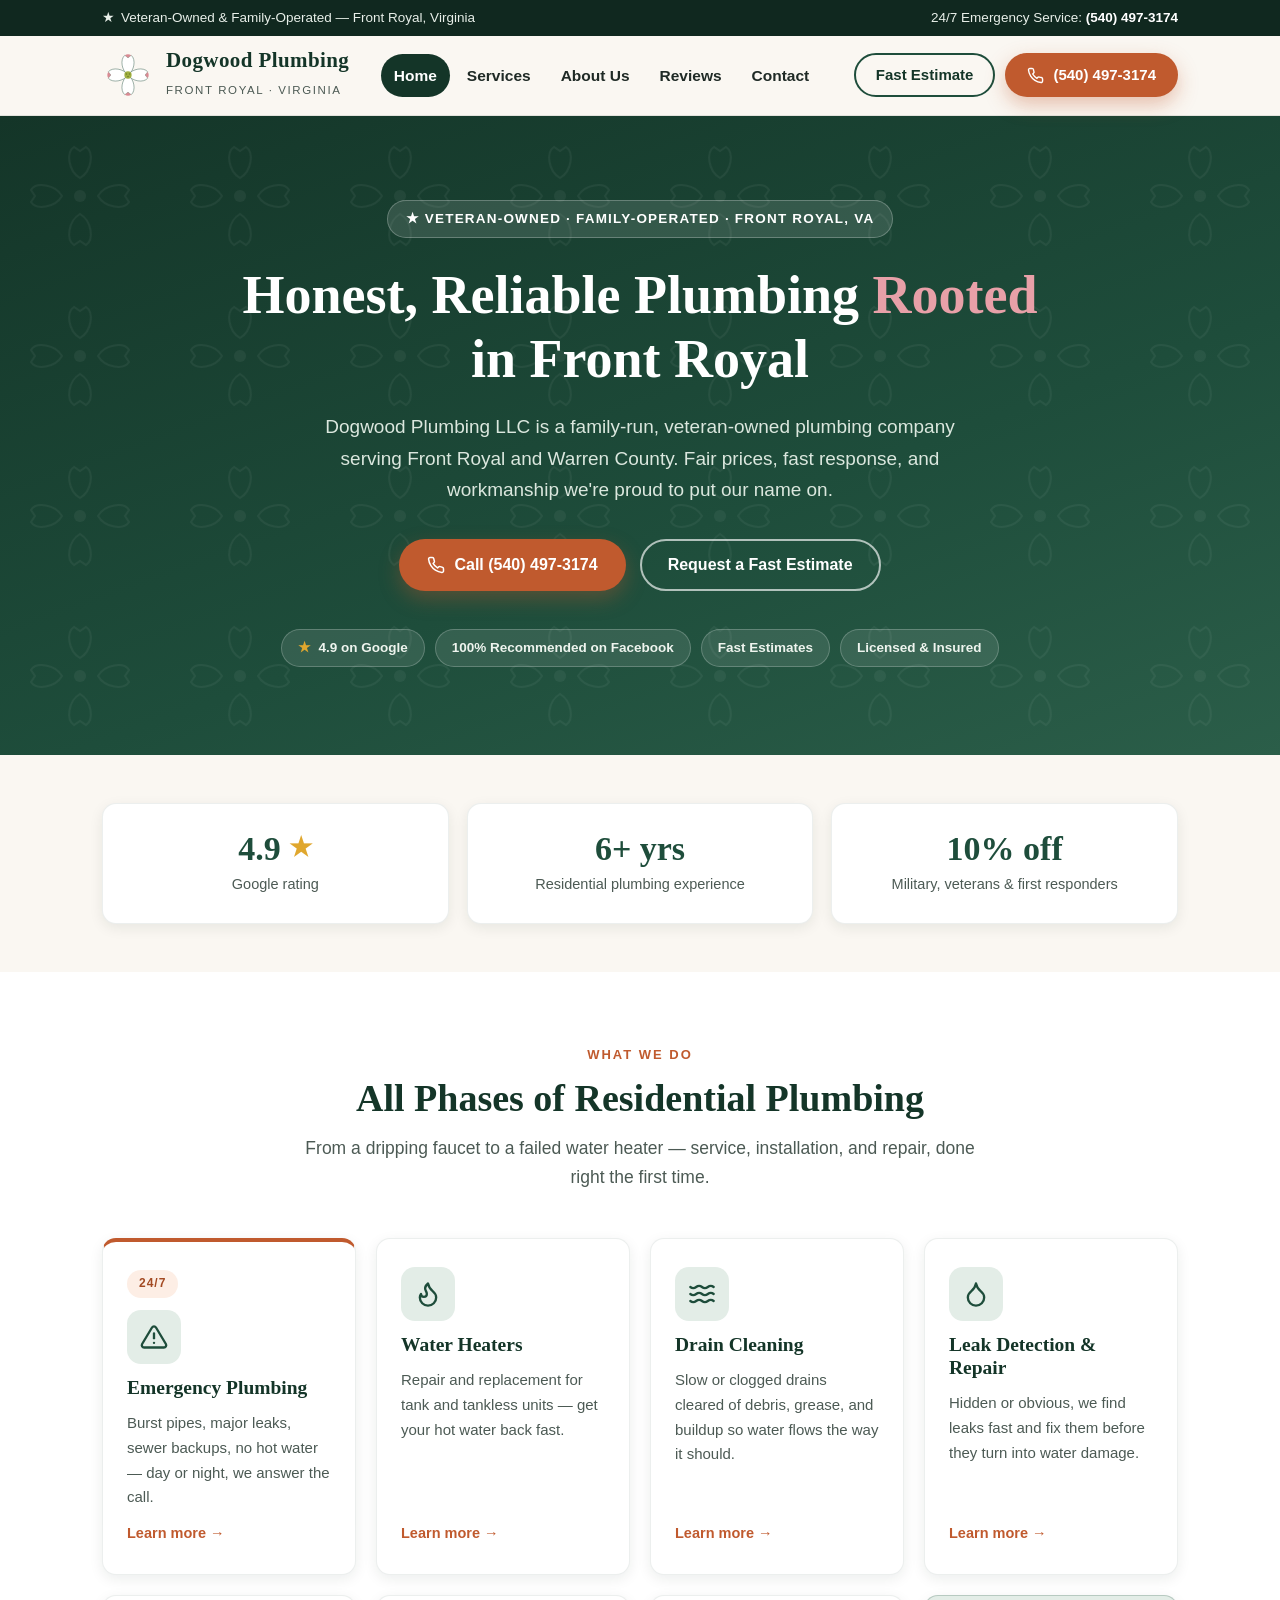
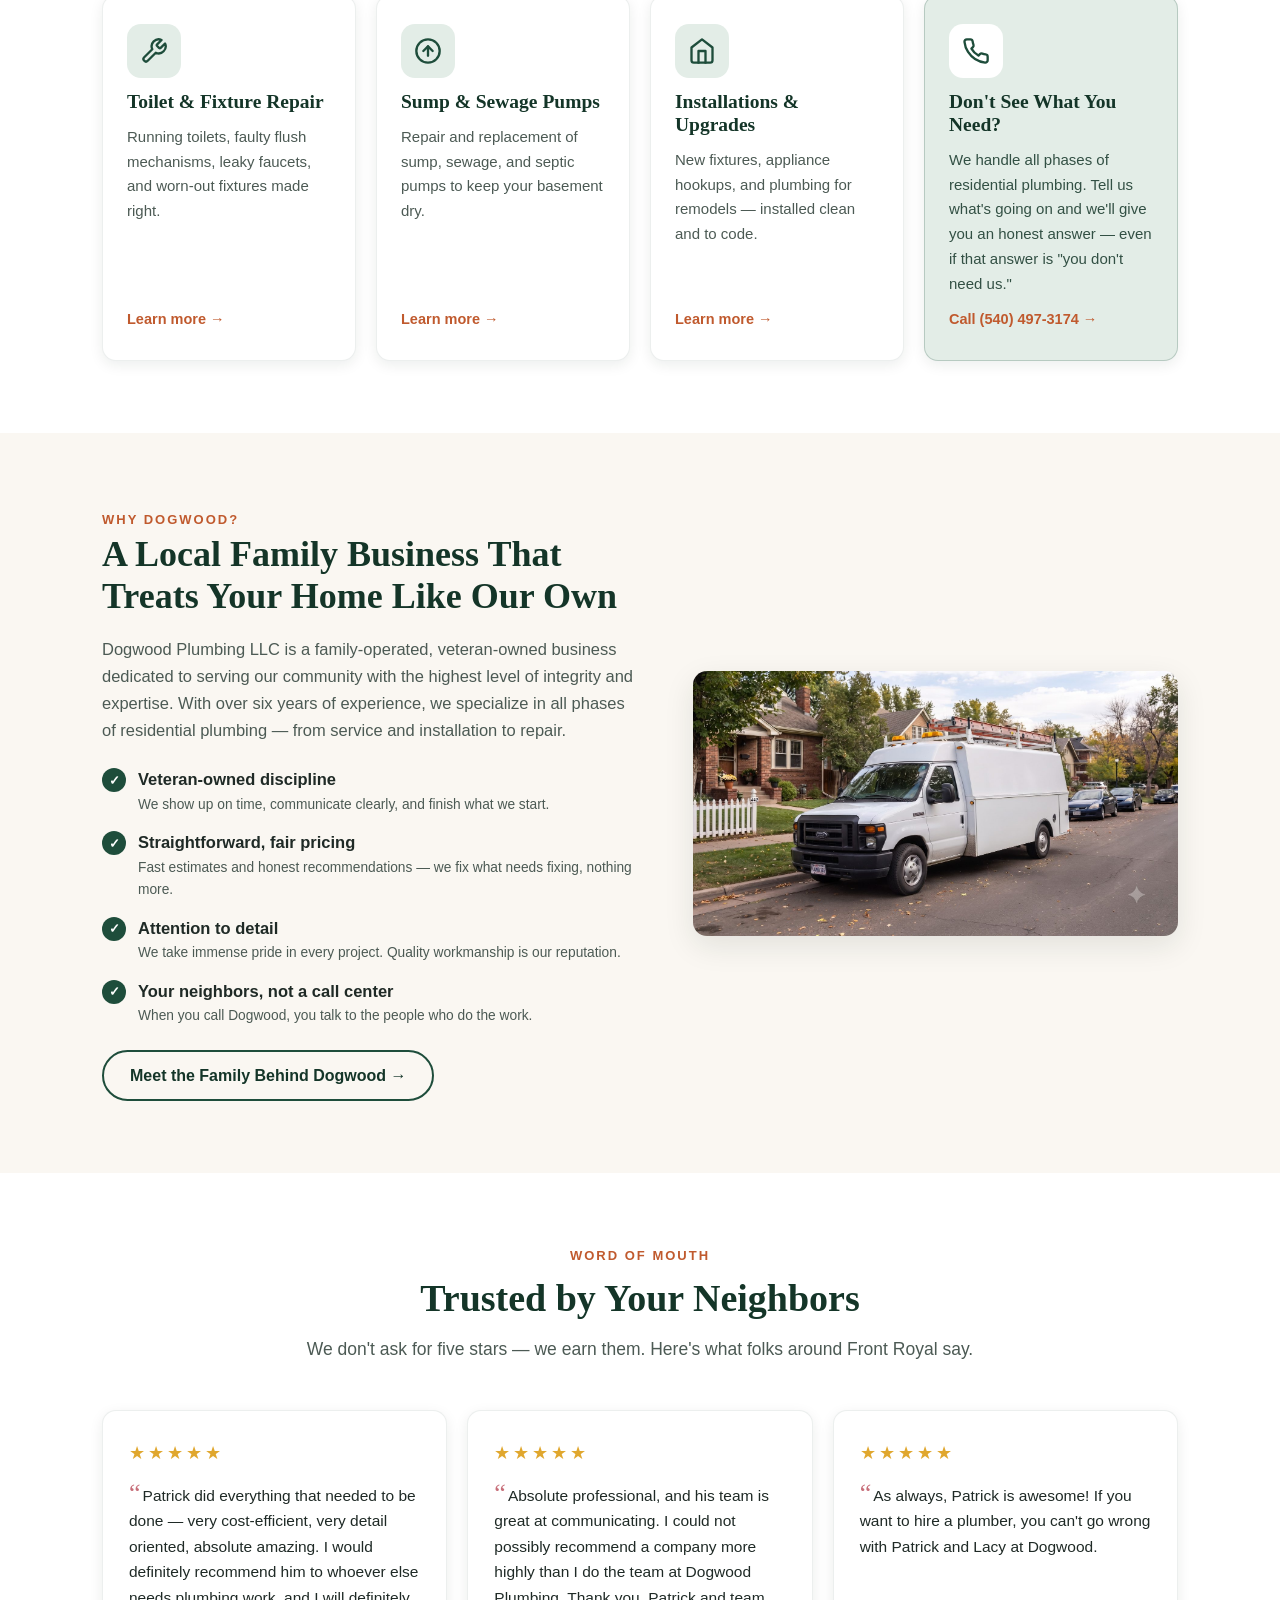
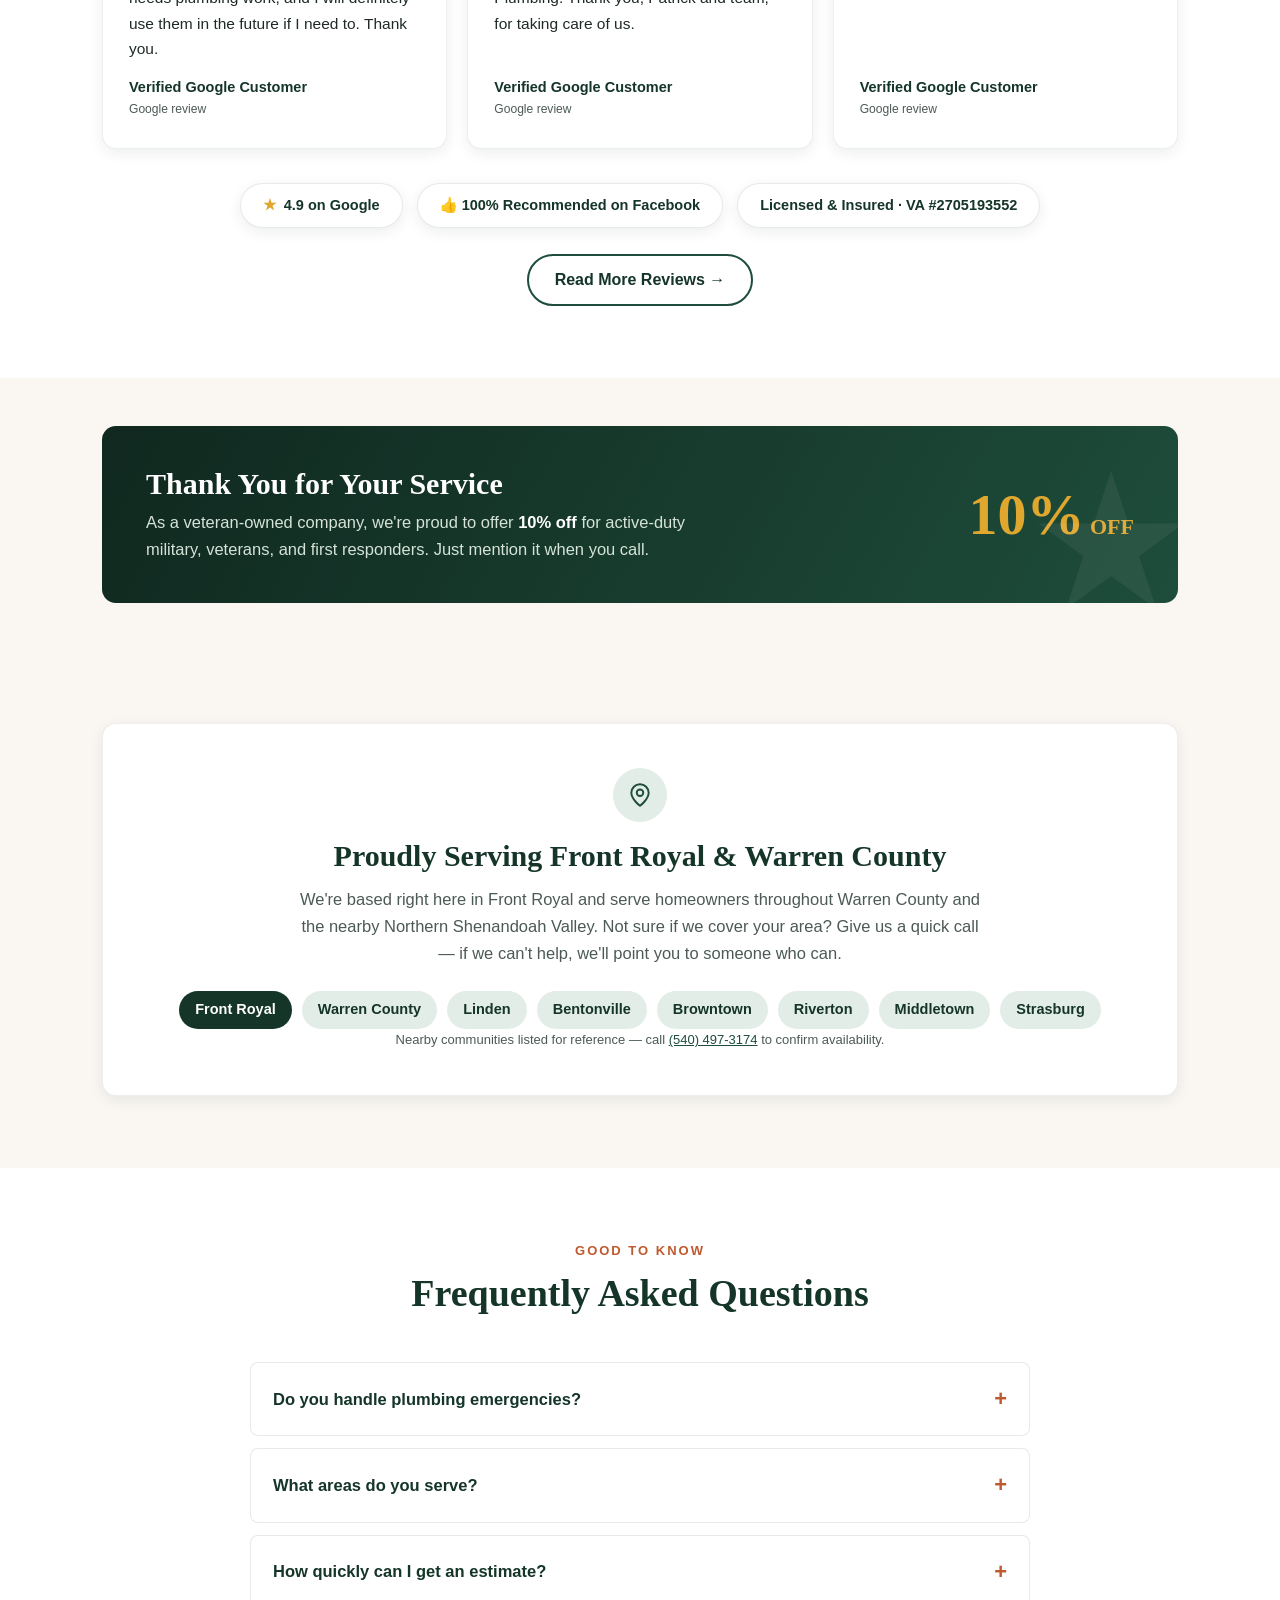
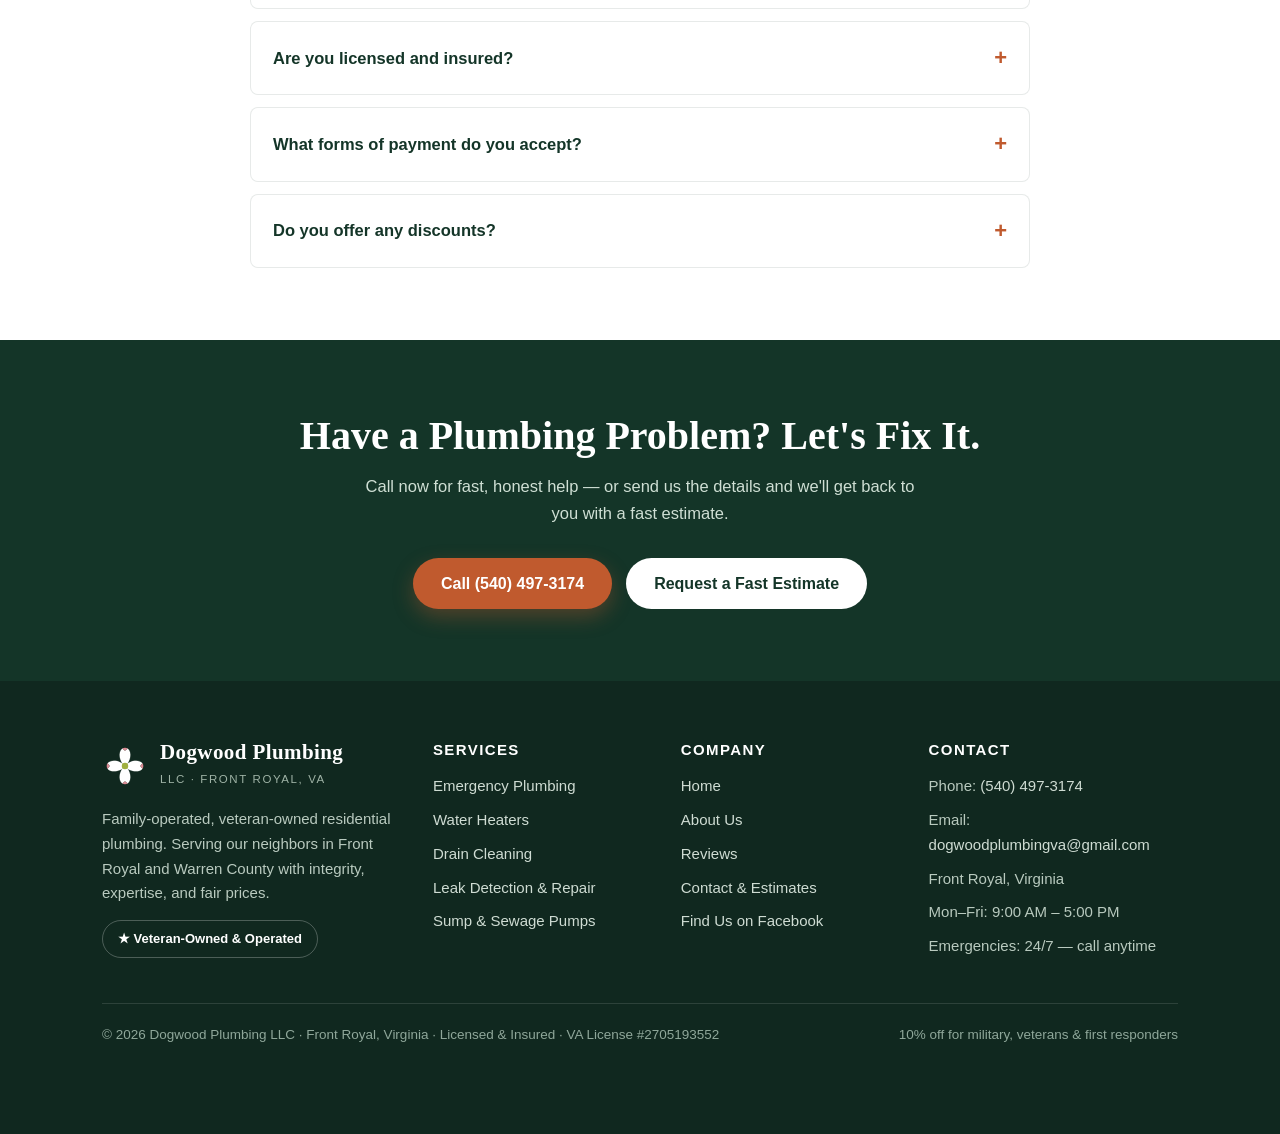
==== commit c88c52e4: "Remove the Google Map placeholder; make service area a full-width panel The owner is not adding a ma" ====
--- a/index.html
+++ b/index.html
@@ -279,27 +279,23 @@
     <!-- ============================ SERVICE AREA ============================ -->
     <section>
       <div class="wrap">
-        <div class="split">
-          <div class="area-panel">
-            <h2 style="font-size: 26px; margin-bottom: 10px;">Proudly Serving Front Royal &amp; Warren County</h2>
-            <p style="color: var(--ink-soft);">We're based right here in Front Royal and serve homeowners throughout Warren County and the nearby Northern Shenandoah Valley. Not sure if we cover your area? Give us a quick call &mdash; if we can't help, we'll point you to someone who can.</p>
-            <div class="town-chips">
-              <span class="home">Front Royal</span>
-              <span>Warren County</span>
-              <span>Linden</span>
-              <span>Bentonville</span>
-              <span>Browntown</span>
-              <span>Riverton</span>
-              <span>Middletown</span>
-              <span>Strasburg</span>
-            </div>
-            <p style="font-size: 13px; color: var(--ink-soft); margin-top: 14px;">Nearby communities listed for reference &mdash; call <a href="tel:+15404973174">(540) 497-3174</a> to confirm availability.</p>
-          </div>
-          <div class="photo-ph">
-            <svg class="cam" viewBox="0 0 24 24" fill="none" stroke="currentColor" stroke-width="1.6" stroke-linecap="round" stroke-linejoin="round" aria-hidden="true"><path d="M20 10c0 6-8 12-8 12s-8-6-8-12a8 8 0 0 1 16 0z"/><circle cx="12" cy="10" r="3"/></svg>
-            <strong>Map: Service area</strong>
-            <span>Embed a Google Map centered on Front Royal, VA here (free &mdash; instructions in the site README).</span>
-          </div>
+        <div class="area-panel wide">
+          <span class="icon-pin" aria-hidden="true">
+            <svg viewBox="0 0 24 24" fill="none" stroke="currentColor" stroke-width="1.8" stroke-linecap="round" stroke-linejoin="round"><path d="M20 10c0 6-8 12-8 12s-8-6-8-12a8 8 0 0 1 16 0z"/><circle cx="12" cy="10" r="3"/></svg>
+          </span>
+          <h2>Proudly Serving Front Royal &amp; Warren County</h2>
+          <p>We're based right here in Front Royal and serve homeowners throughout Warren County and the nearby Northern Shenandoah Valley. Not sure if we cover your area? Give us a quick call &mdash; if we can't help, we'll point you to someone who can.</p>
+          <div class="town-chips">
+            <span class="home">Front Royal</span>
+            <span>Warren County</span>
+            <span>Linden</span>
+            <span>Bentonville</span>
+            <span>Browntown</span>
+            <span>Riverton</span>
+            <span>Middletown</span>
+            <span>Strasburg</span>
+          </div>
+          <p class="area-note">Nearby communities listed for reference &mdash; call <a href="tel:+15404973174">(540) 497-3174</a> to confirm availability.</p>
         </div>
       </div>
     </section>
--- a/css/styles.css
+++ b/css/styles.css
@@ -609,6 +609,35 @@
   box-shadow: var(--shadow-sm);
   padding: 34px;
 }
+/* Full-width service-area panel (no map alongside it) */
+.area-panel.wide {
+  text-align: center;
+  padding: 44px 40px;
+}
+.area-panel.wide h2 { font-size: clamp(24px, 3vw, 30px); margin-bottom: 12px; }
+.area-panel.wide > p {
+  color: var(--ink-soft);
+  max-width: 680px;
+  margin: 0 auto;
+}
+.area-panel.wide .town-chips { justify-content: center; margin-top: 24px; }
+.area-panel.wide .icon-pin {
+  display: inline-grid;
+  place-items: center;
+  width: 54px;
+  height: 54px;
+  border-radius: 50%;
+  background: var(--green-100);
+  color: var(--green-700);
+  margin-bottom: 16px;
+}
+.area-panel.wide .icon-pin svg { width: 26px; height: 26px; }
+.area-panel .area-note {
+  font-size: 13px;
+  color: var(--ink-soft);
+  margin-top: 18px;
+}
+
 .town-chips { display: flex; flex-wrap: wrap; gap: 10px; margin-top: 18px; }
 .town-chips span {
   background: var(--green-100);
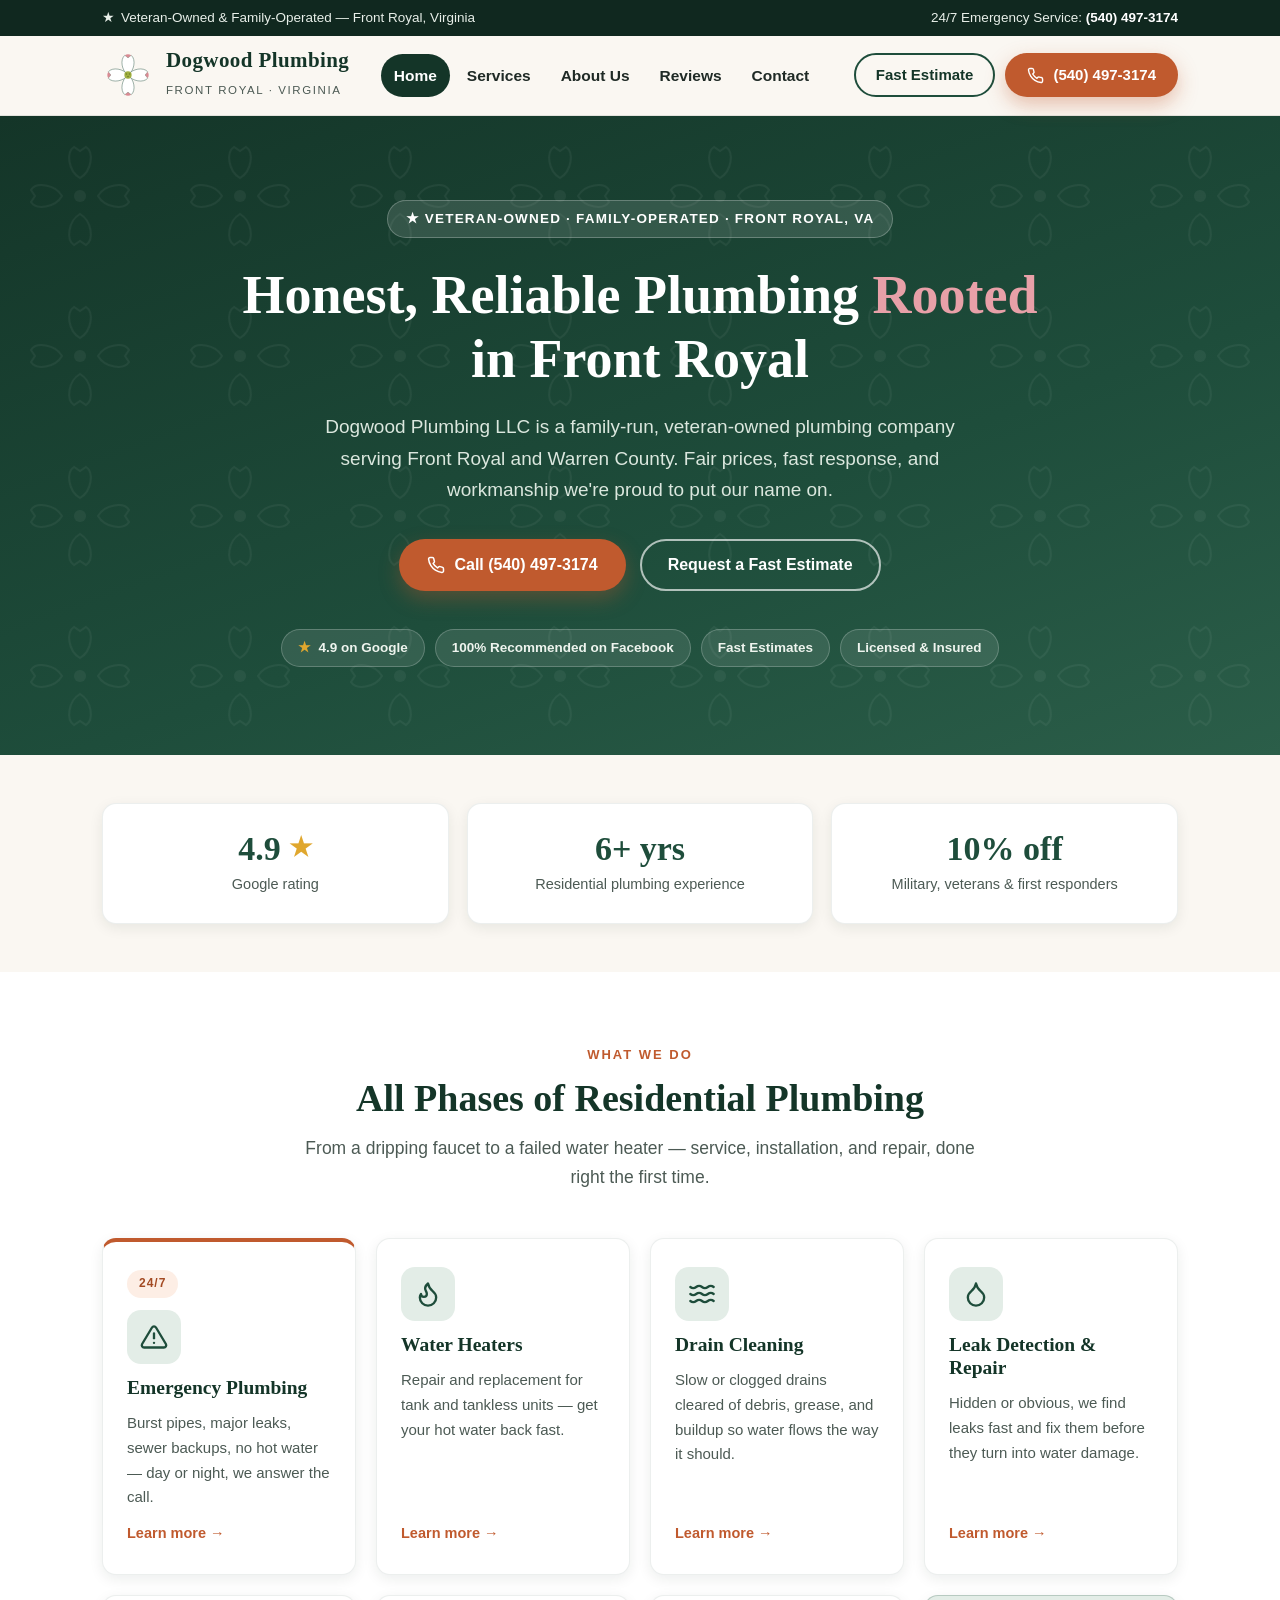
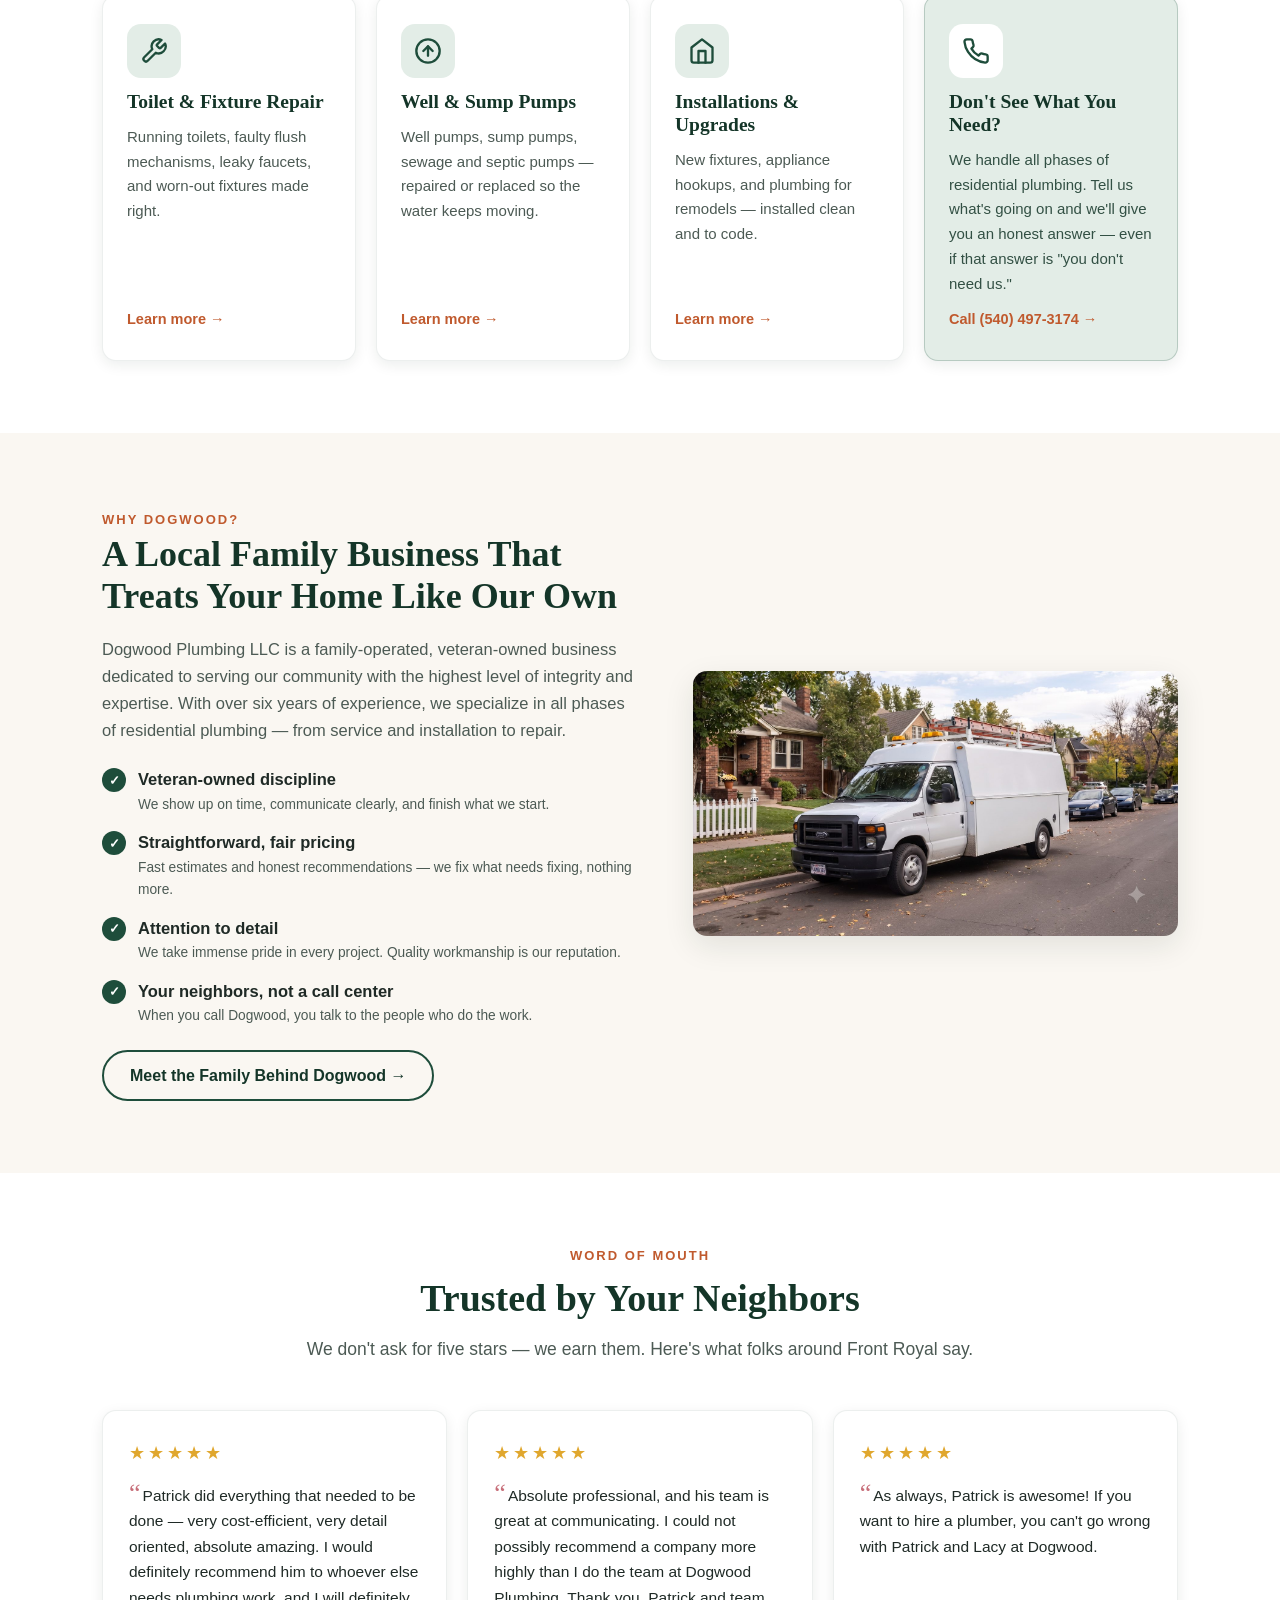
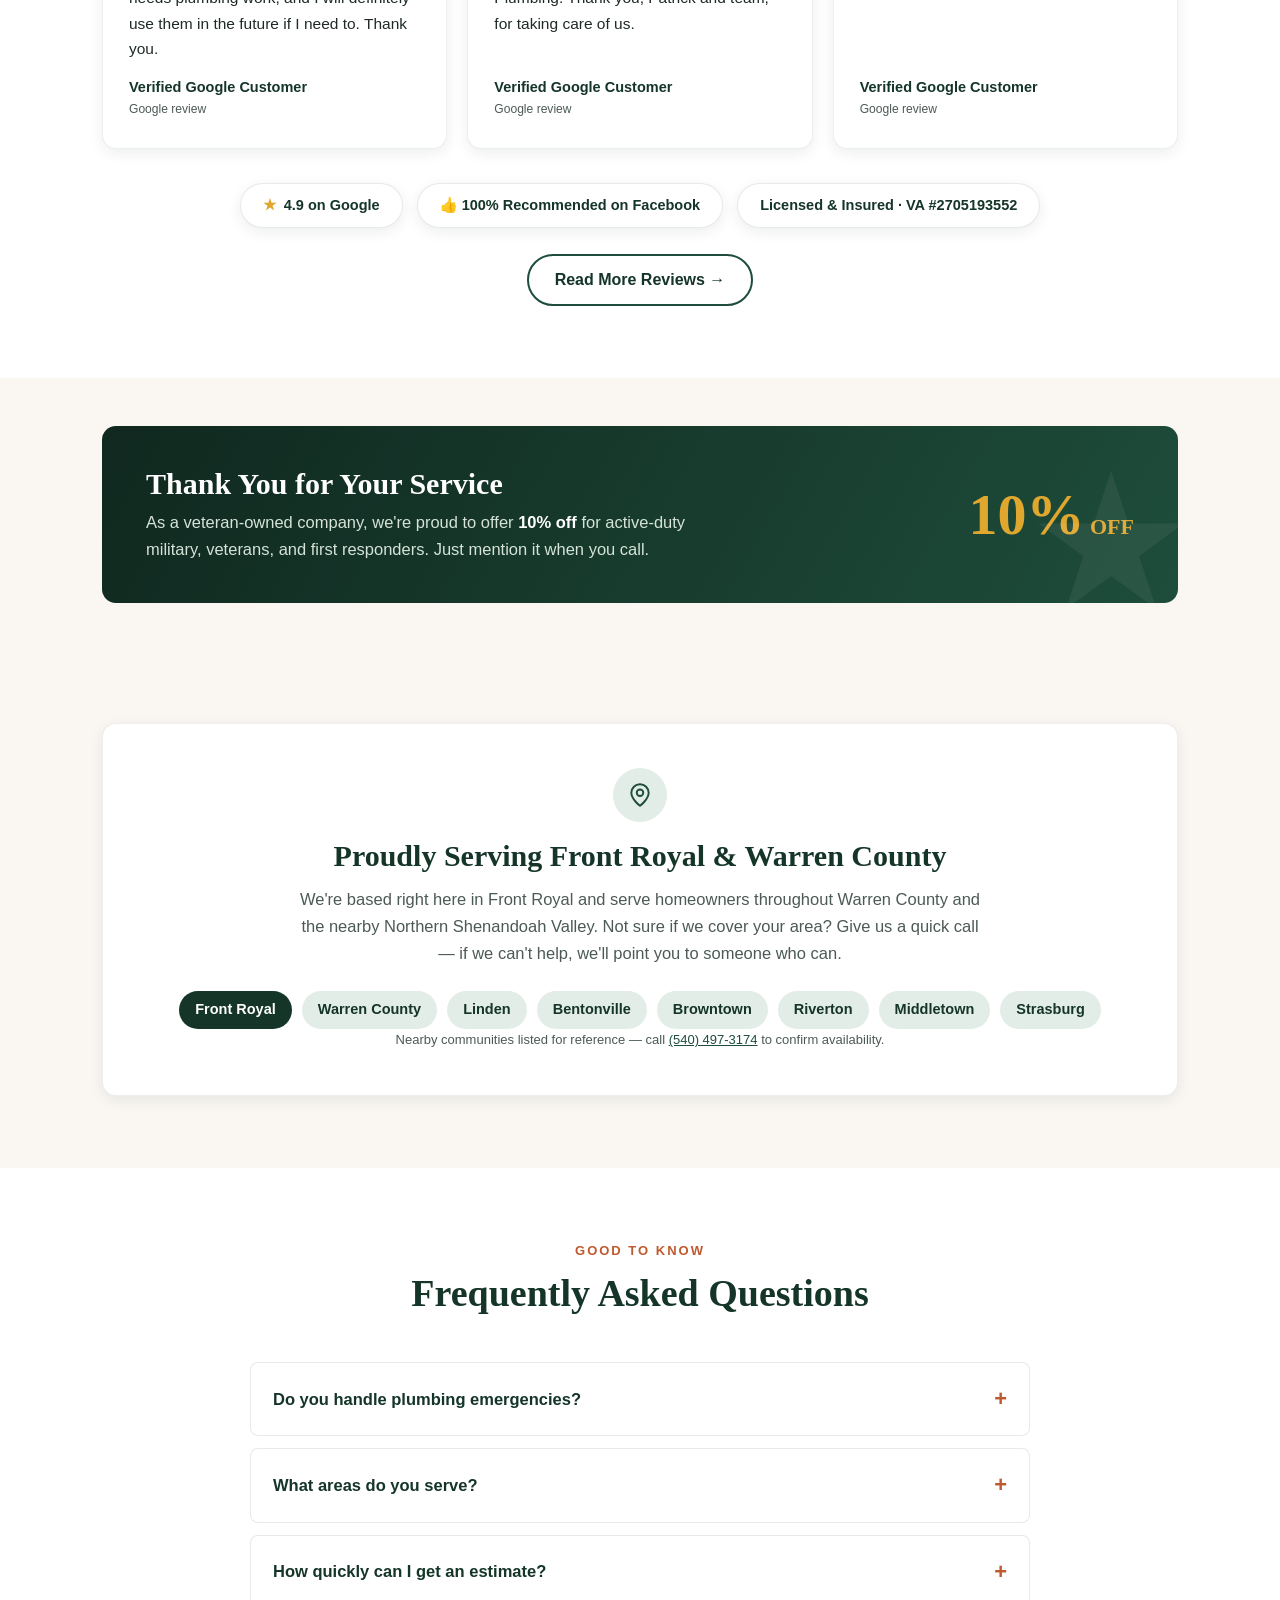
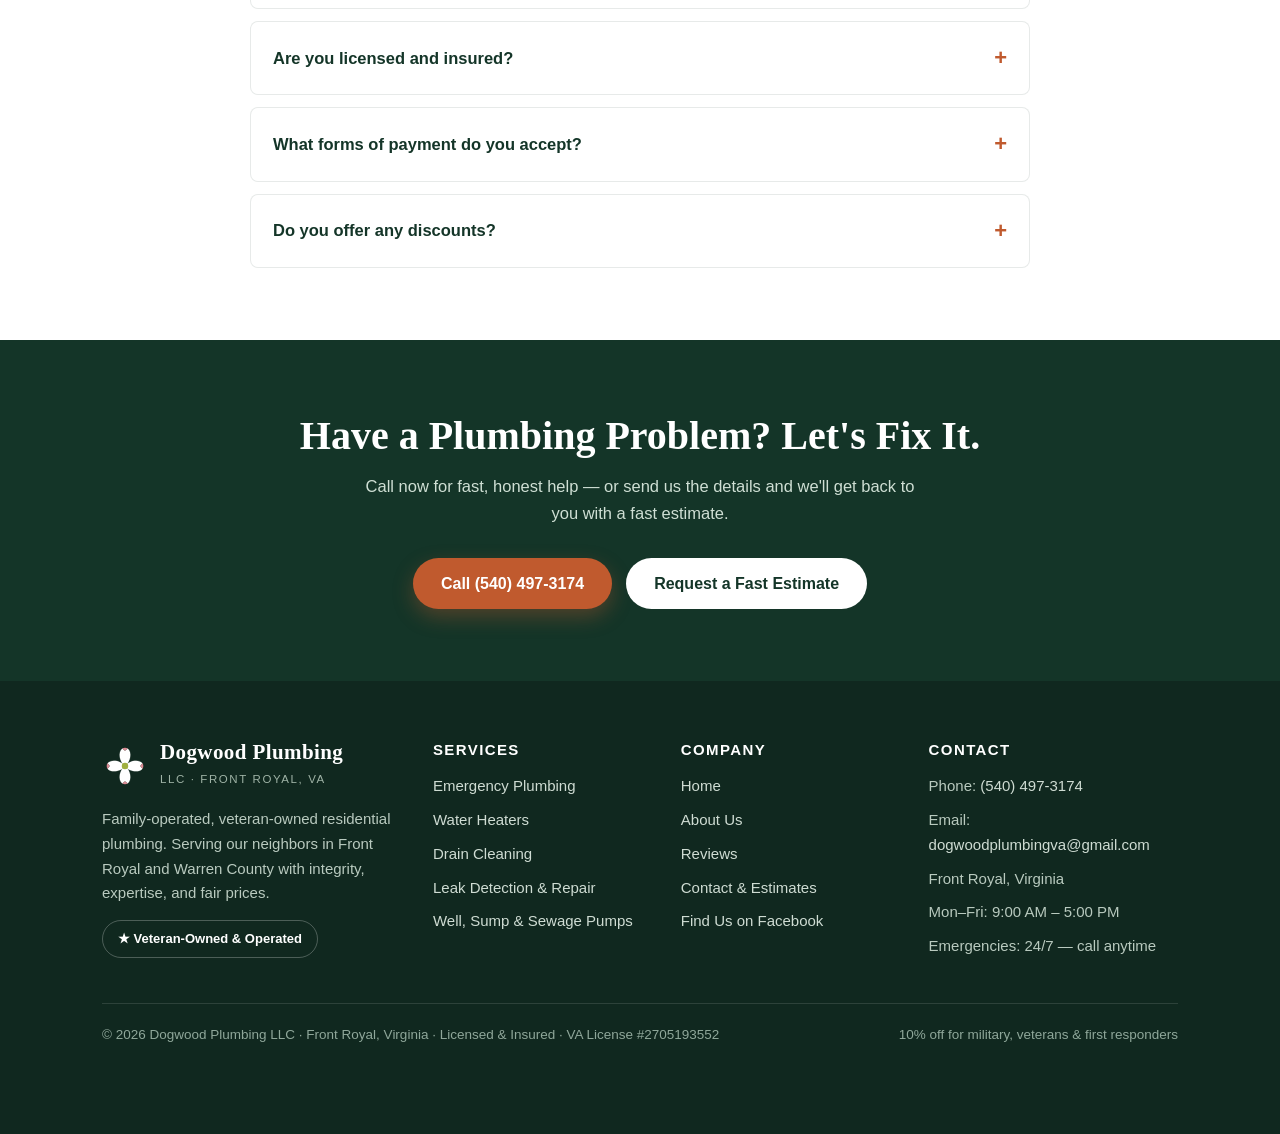
==== commit 49290811: "Add well pump service across the site The owner confirmed Dogwood services well pumps, which the pum" ====
--- a/index.html
+++ b/index.html
@@ -188,8 +188,8 @@
           </a>
           <a class="svc-card" href="services.html#pumps">
             <span class="icon"><svg viewBox="0 0 24 24" fill="none" stroke="currentColor" stroke-width="2" stroke-linecap="round" stroke-linejoin="round" aria-hidden="true"><circle cx="12" cy="12" r="10"/><path d="m16 12-4-4-4 4"/><path d="M12 16V8"/></svg></span>
-            <h3>Sump &amp; Sewage Pumps</h3>
-            <p>Repair and replacement of sump, sewage, and septic pumps to keep your basement dry.</p>
+            <h3>Well &amp; Sump Pumps</h3>
+            <p>Well pumps, sump pumps, sewage and septic pumps &mdash; repaired or replaced so the water keeps moving.</p>
             <span class="more">Learn more &rarr;</span>
           </a>
           <a class="svc-card" href="services.html#installations">
@@ -384,7 +384,7 @@
             <li><a href="services.html#water-heaters">Water Heaters</a></li>
             <li><a href="services.html#drain-cleaning">Drain Cleaning</a></li>
             <li><a href="services.html#leak-repair">Leak Detection &amp; Repair</a></li>
-            <li><a href="services.html#pumps">Sump &amp; Sewage Pumps</a></li>
+            <li><a href="services.html#pumps">Well, Sump &amp; Sewage Pumps</a></li>
           </ul>
         </div>
         <div>
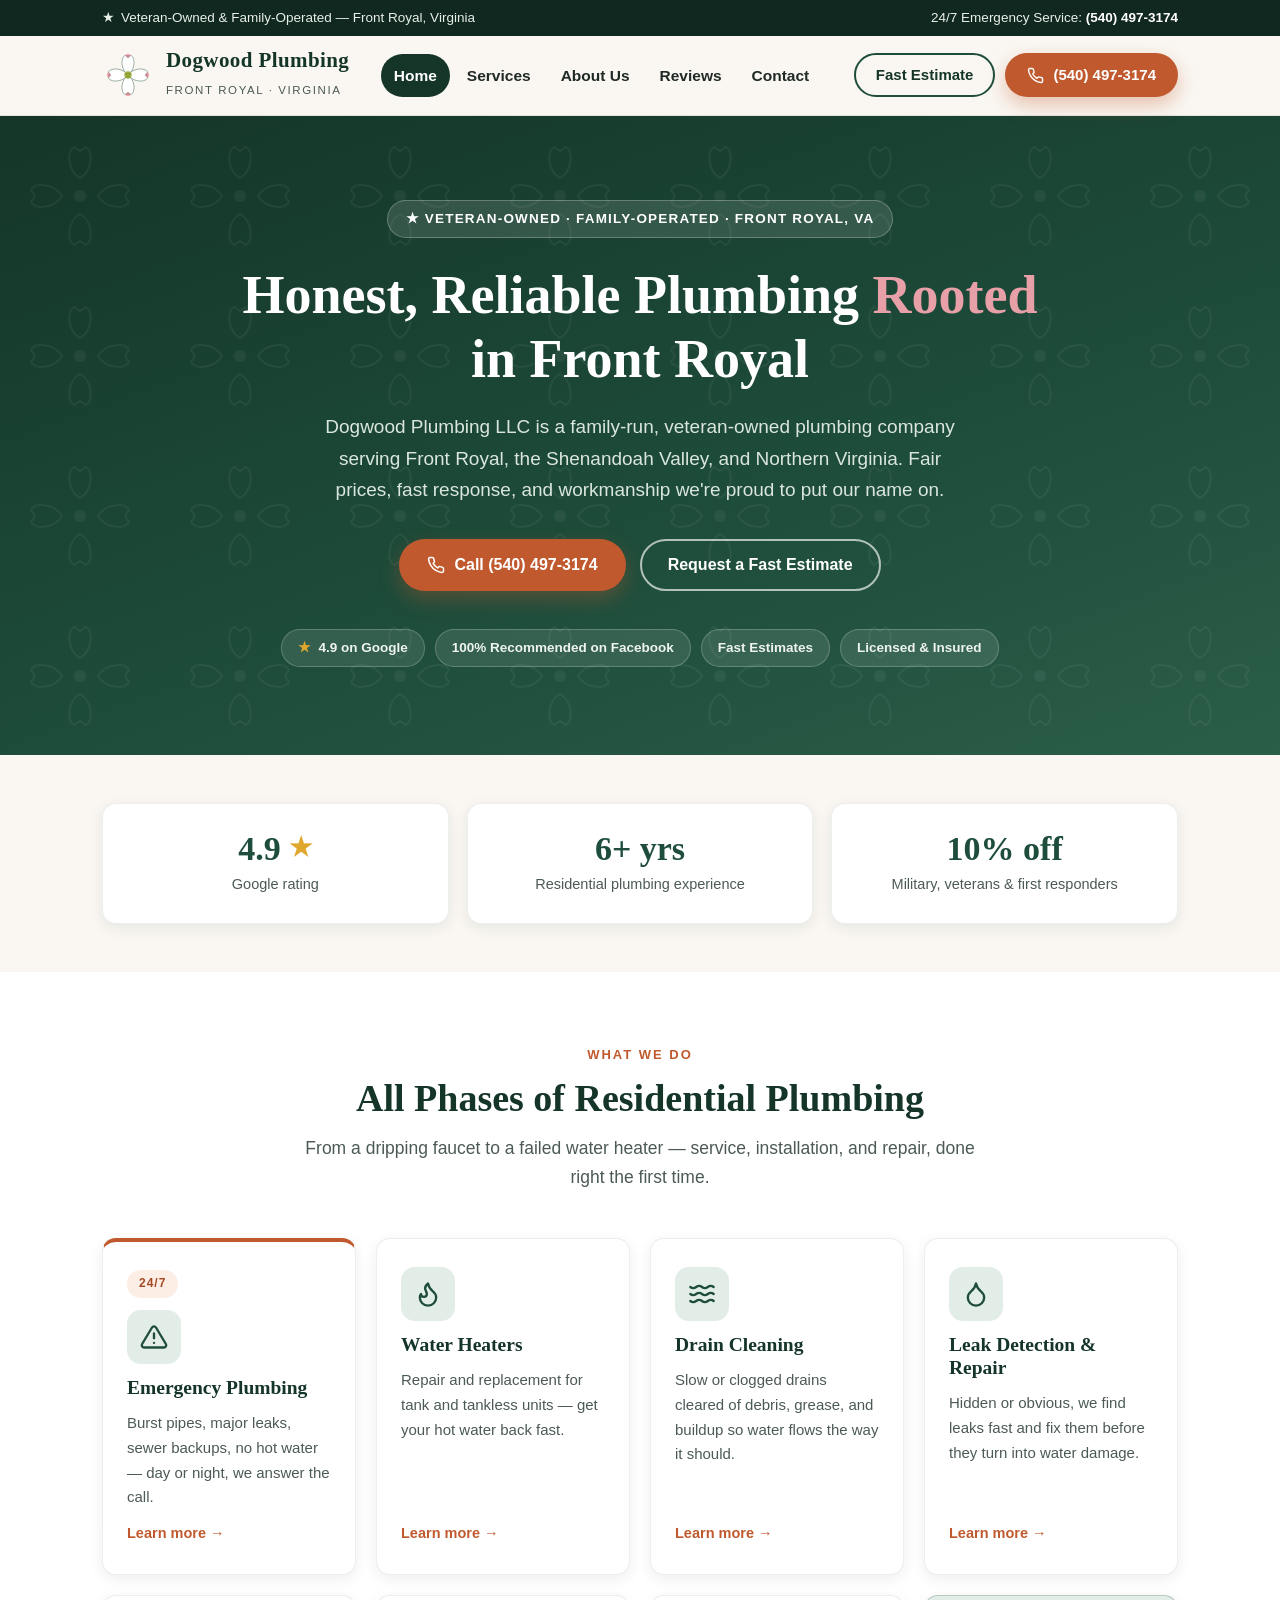
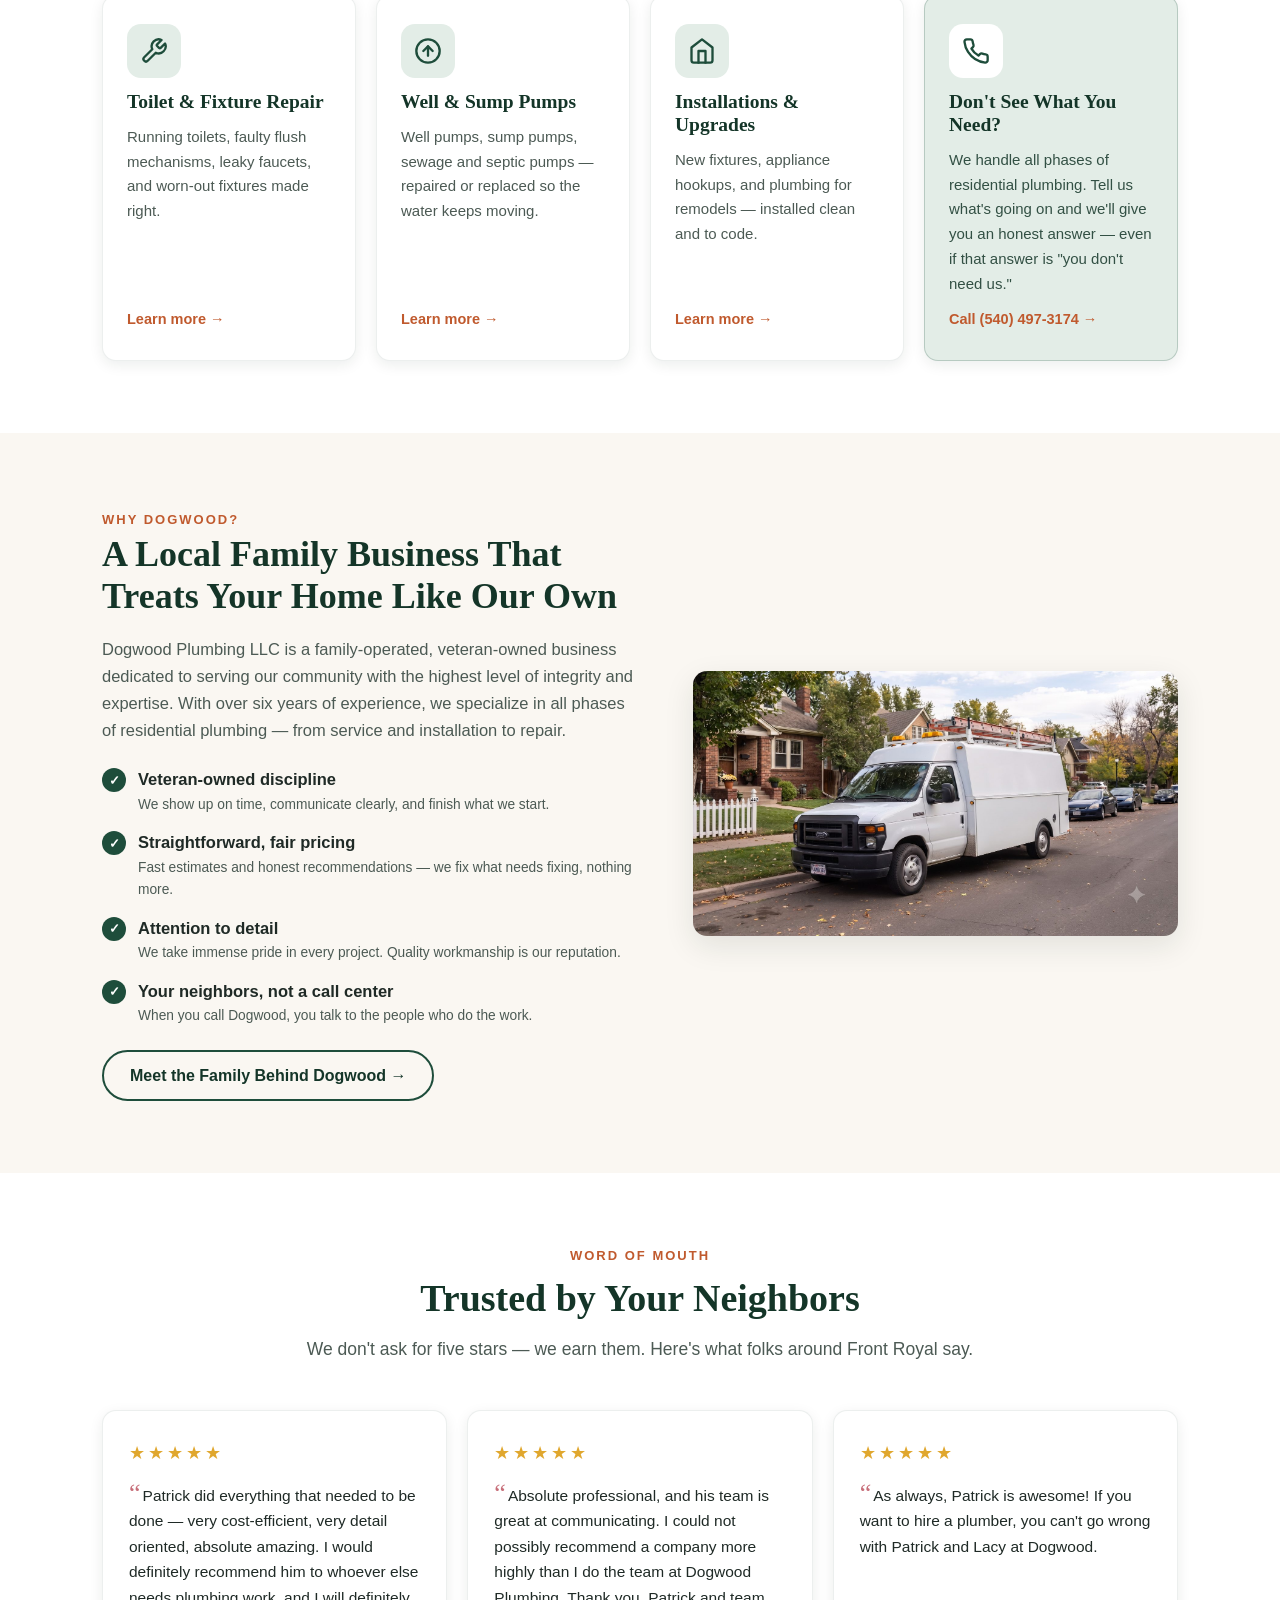
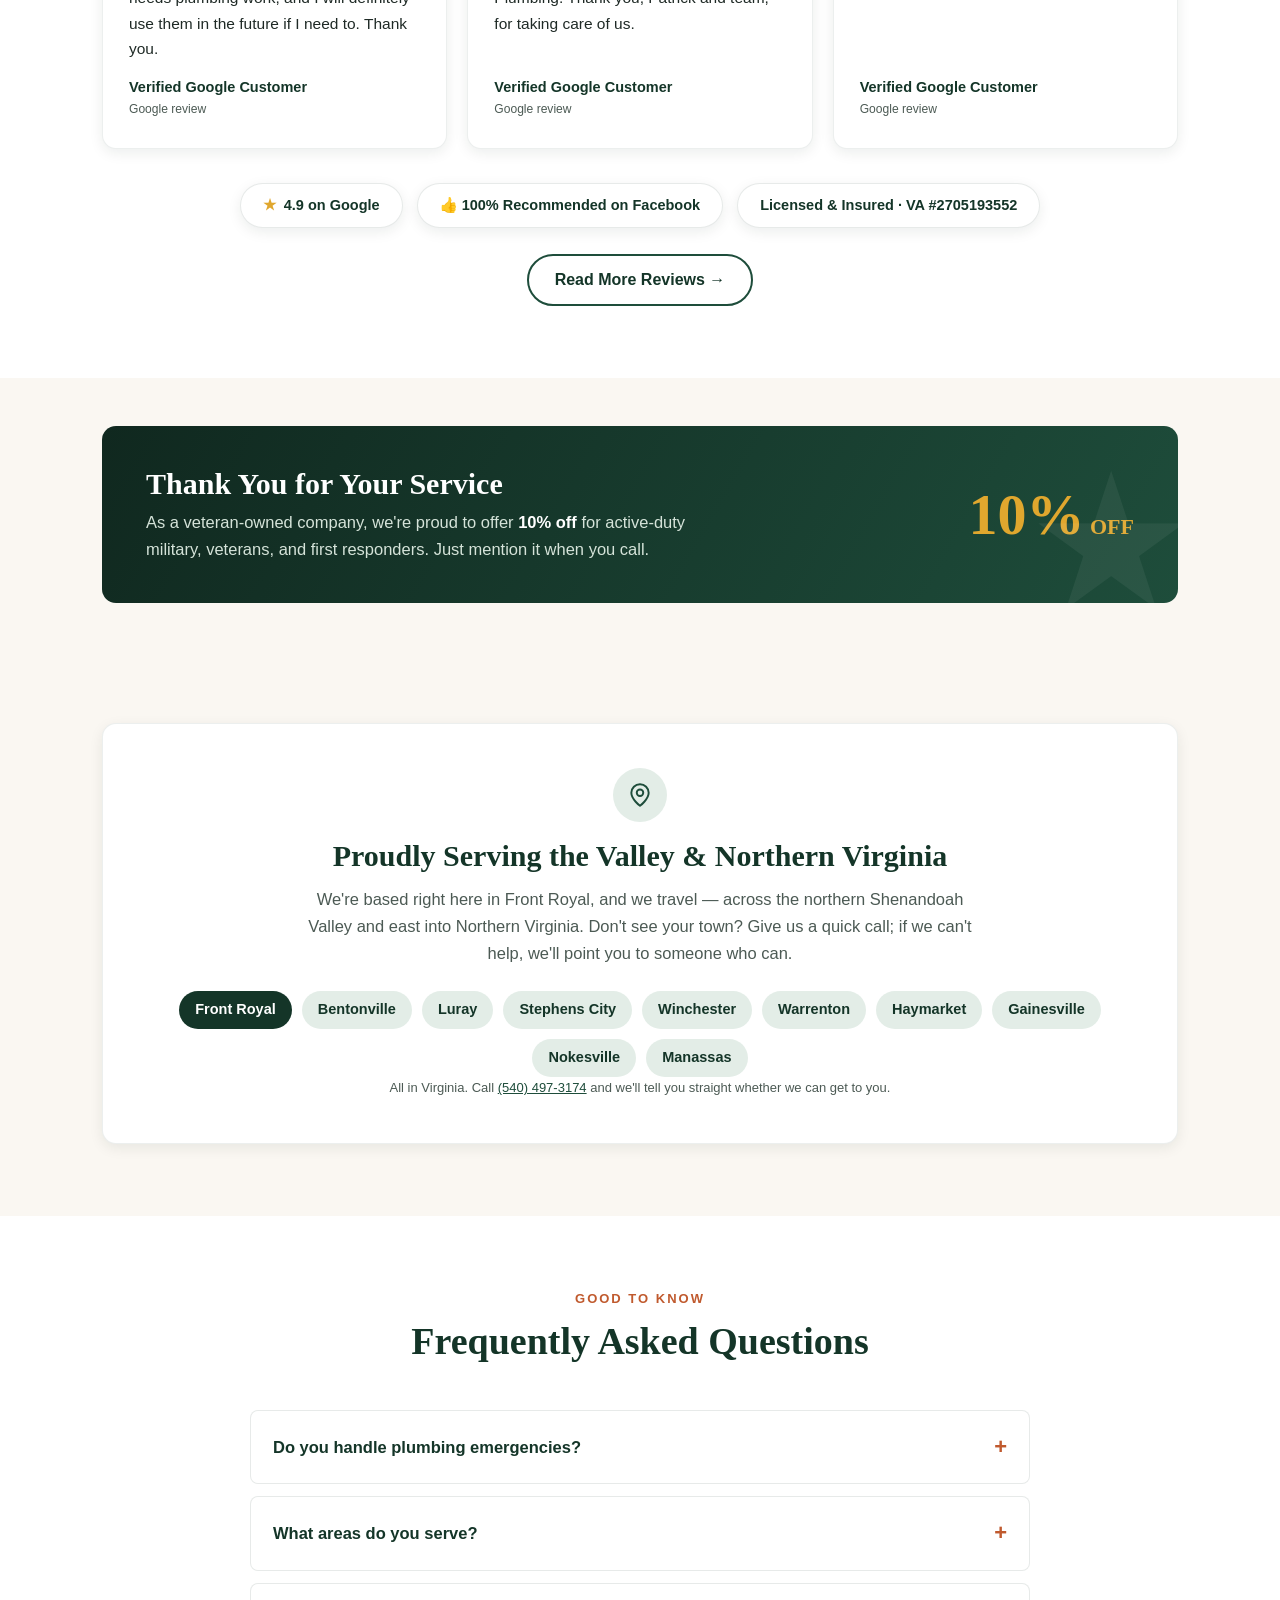
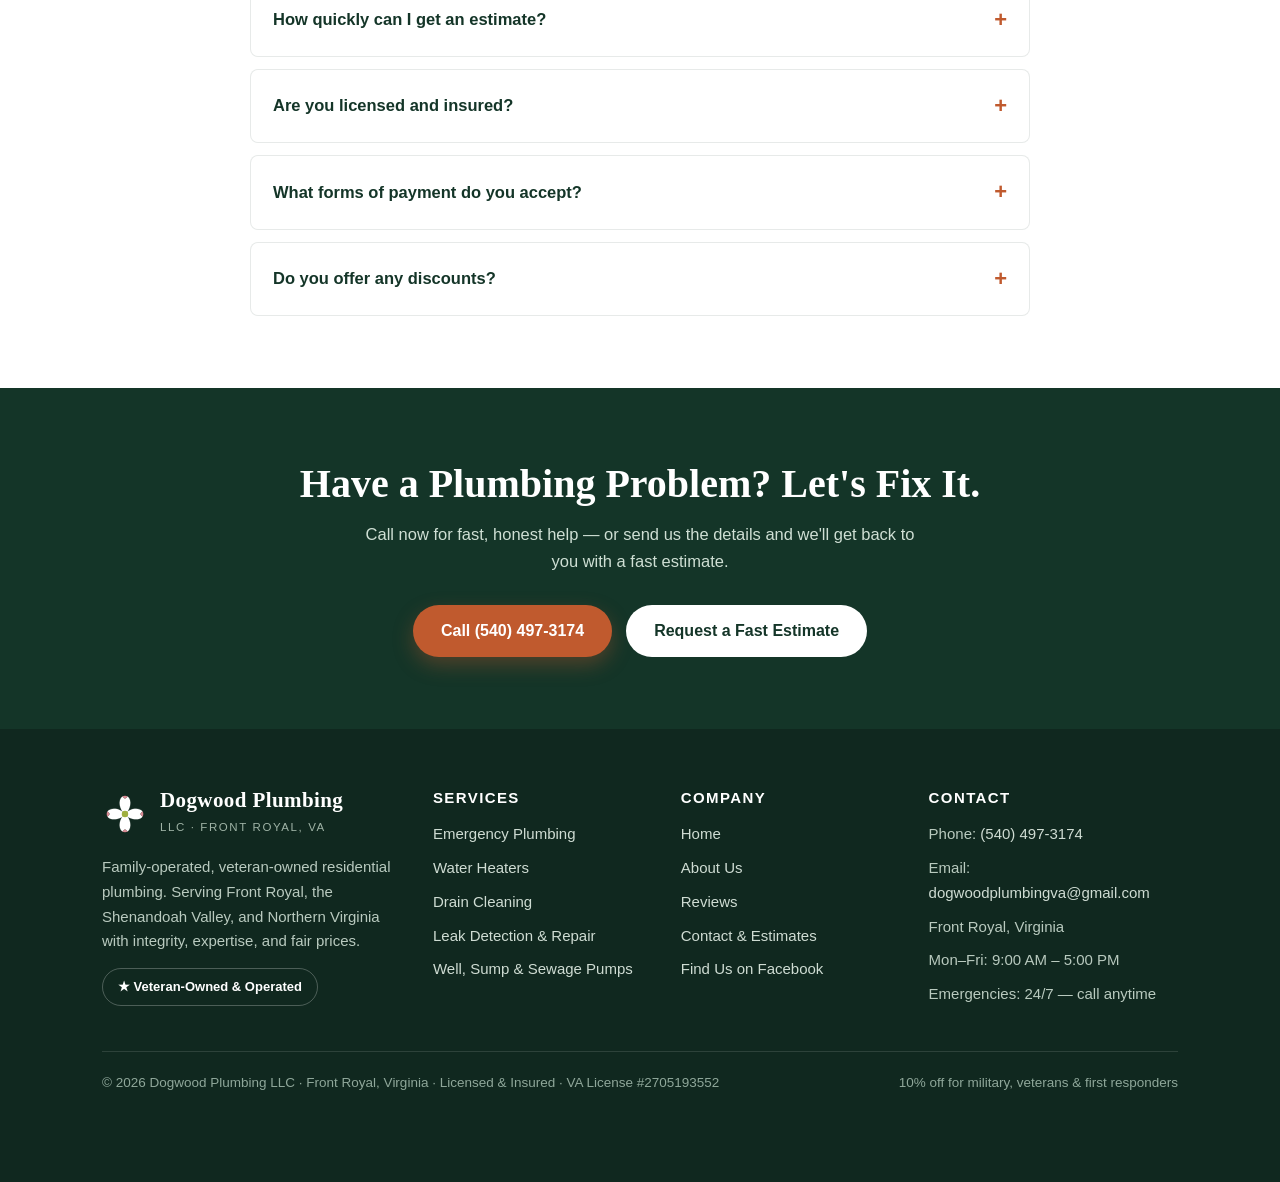
==== commit f7e1b536: "Replace guessed service area with the owner's confirmed town list The site previously listed nearby " ====
--- a/index.html
+++ b/index.html
@@ -4,7 +4,7 @@
   <meta charset="UTF-8">
   <meta name="viewport" content="width=device-width, initial-scale=1.0">
   <title>Dogwood Plumbing LLC | Veteran-Owned Plumber in Front Royal, VA</title>
-  <meta name="description" content="Dogwood Plumbing LLC is a family-operated, veteran-owned plumbing company in Front Royal, VA. Water heaters, drain cleaning, leak repair &amp; 24/7 emergency service. Fast estimates — call (540) 497-3174.">
+  <meta name="description" content="Dogwood Plumbing LLC is a family-operated, veteran-owned plumbing company serving Front Royal, Winchester, Warrenton, Manassas &amp; Northern Virginia. Water heaters, drain cleaning, well pumps &amp; 24/7 emergency service. Fast estimates — call (540) 497-3174.">
   <link rel="icon" type="image/svg+xml" href="images/favicon.svg">
   <link rel="stylesheet" href="css/styles.css">
   <meta property="og:title" content="Dogwood Plumbing LLC — Veteran-Owned Plumber in Front Royal, VA">
@@ -18,7 +18,7 @@
     "url": "https://www.dogwoodplumbva.com/",
     "telephone": "+1-540-497-3174",
     "email": "dogwoodplumbingva@gmail.com",
-    "description": "Family-operated, veteran-owned residential plumbing company serving Front Royal, Virginia and surrounding Warren County communities.",
+    "description": "Family-operated, veteran-owned residential plumbing company serving Front Royal, Virginia, the northern Shenandoah Valley, and Northern Virginia.",
     "address": {
       "@type": "PostalAddress",
       "addressLocality": "Front Royal",
@@ -26,7 +26,7 @@
       "postalCode": "22630",
       "addressCountry": "US"
     },
-    "areaServed": ["Front Royal, VA", "Warren County, VA"],
+    "areaServed": ["Front Royal, VA", "Bentonville, VA", "Luray, VA", "Stephens City, VA", "Winchester, VA", "Warrenton, VA", "Haymarket, VA", "Gainesville, VA", "Nokesville, VA", "Manassas, VA"],
     "openingHoursSpecification": [{
       "@type": "OpeningHoursSpecification",
       "dayOfWeek": ["Monday", "Tuesday", "Wednesday", "Thursday", "Friday"],
@@ -109,7 +109,7 @@
       <div class="wrap">
         <span class="hero-kicker">&#9733; Veteran-Owned &middot; Family-Operated &middot; Front Royal, VA</span>
         <h1>Honest, Reliable Plumbing <em>Rooted</em> in Front Royal</h1>
-        <p class="lede">Dogwood Plumbing LLC is a family-run, veteran-owned plumbing company serving Front Royal and Warren County. Fair prices, fast response, and workmanship we're proud to put our name on.</p>
+        <p class="lede">Dogwood Plumbing LLC is a family-run, veteran-owned plumbing company serving Front Royal, the Shenandoah Valley, and Northern Virginia. Fair prices, fast response, and workmanship we're proud to put our name on.</p>
         <div class="hero-ctas">
           <a class="btn btn-primary" href="tel:+15404973174">
             <svg width="18" height="18" viewBox="0 0 24 24" fill="none" stroke="currentColor" stroke-width="2" stroke-linecap="round" stroke-linejoin="round" aria-hidden="true"><path d="M22 16.92v3a2 2 0 0 1-2.18 2 19.79 19.79 0 0 1-8.63-3.07 19.5 19.5 0 0 1-6-6 19.79 19.79 0 0 1-3.07-8.67A2 2 0 0 1 4.11 2h3a2 2 0 0 1 2 1.72c.127.96.361 1.903.7 2.81a2 2 0 0 1-.45 2.11L8.09 9.91a16 16 0 0 0 6 6l1.27-1.27a2 2 0 0 1 2.11-.45c.907.339 1.85.573 2.81.7A2 2 0 0 1 22 16.92z"/></svg>
@@ -283,19 +283,21 @@
           <span class="icon-pin" aria-hidden="true">
             <svg viewBox="0 0 24 24" fill="none" stroke="currentColor" stroke-width="1.8" stroke-linecap="round" stroke-linejoin="round"><path d="M20 10c0 6-8 12-8 12s-8-6-8-12a8 8 0 0 1 16 0z"/><circle cx="12" cy="10" r="3"/></svg>
           </span>
-          <h2>Proudly Serving Front Royal &amp; Warren County</h2>
-          <p>We're based right here in Front Royal and serve homeowners throughout Warren County and the nearby Northern Shenandoah Valley. Not sure if we cover your area? Give us a quick call &mdash; if we can't help, we'll point you to someone who can.</p>
+          <h2>Proudly Serving the Valley &amp; Northern Virginia</h2>
+          <p>We're based right here in Front Royal, and we travel &mdash; across the northern Shenandoah Valley and east into Northern Virginia. Don't see your town? Give us a quick call; if we can't help, we'll point you to someone who can.</p>
           <div class="town-chips">
             <span class="home">Front Royal</span>
-            <span>Warren County</span>
-            <span>Linden</span>
             <span>Bentonville</span>
-            <span>Browntown</span>
-            <span>Riverton</span>
-            <span>Middletown</span>
-            <span>Strasburg</span>
-          </div>
-          <p class="area-note">Nearby communities listed for reference &mdash; call <a href="tel:+15404973174">(540) 497-3174</a> to confirm availability.</p>
+            <span>Luray</span>
+            <span>Stephens City</span>
+            <span>Winchester</span>
+            <span>Warrenton</span>
+            <span>Haymarket</span>
+            <span>Gainesville</span>
+            <span>Nokesville</span>
+            <span>Manassas</span>
+          </div>
+          <p class="area-note">All in Virginia. Call <a href="tel:+15404973174">(540) 497-3174</a> and we'll tell you straight whether we can get to you.</p>
         </div>
       </div>
     </section>
@@ -314,7 +316,7 @@
           </details>
           <details class="faq-item">
             <summary>What areas do you serve?</summary>
-            <div class="faq-body">We're based in Front Royal and serve Warren County and nearby Northern Shenandoah Valley communities. If you're close by, call us &mdash; odds are good we can help.</div>
+            <div class="faq-body">We're based in Front Royal and regularly work in Bentonville, Luray, Stephens City, Winchester, Warrenton, Haymarket, Gainesville, Nokesville, and Manassas. If you're near any of those, call us &mdash; odds are good we can help.</div>
           </details>
           <details class="faq-item">
             <summary>How quickly can I get an estimate?</summary>
@@ -374,7 +376,7 @@
               <span class="brand-sub">LLC &middot; Front Royal, VA</span>
             </span>
           </div>
-          <p>Family-operated, veteran-owned residential plumbing. Serving our neighbors in Front Royal and Warren County with integrity, expertise, and fair prices.</p>
+          <p>Family-operated, veteran-owned residential plumbing. Serving Front Royal, the Shenandoah Valley, and Northern Virginia with integrity, expertise, and fair prices.</p>
           <span class="footer-vet">&#9733; Veteran-Owned &amp; Operated</span>
         </div>
         <div>
